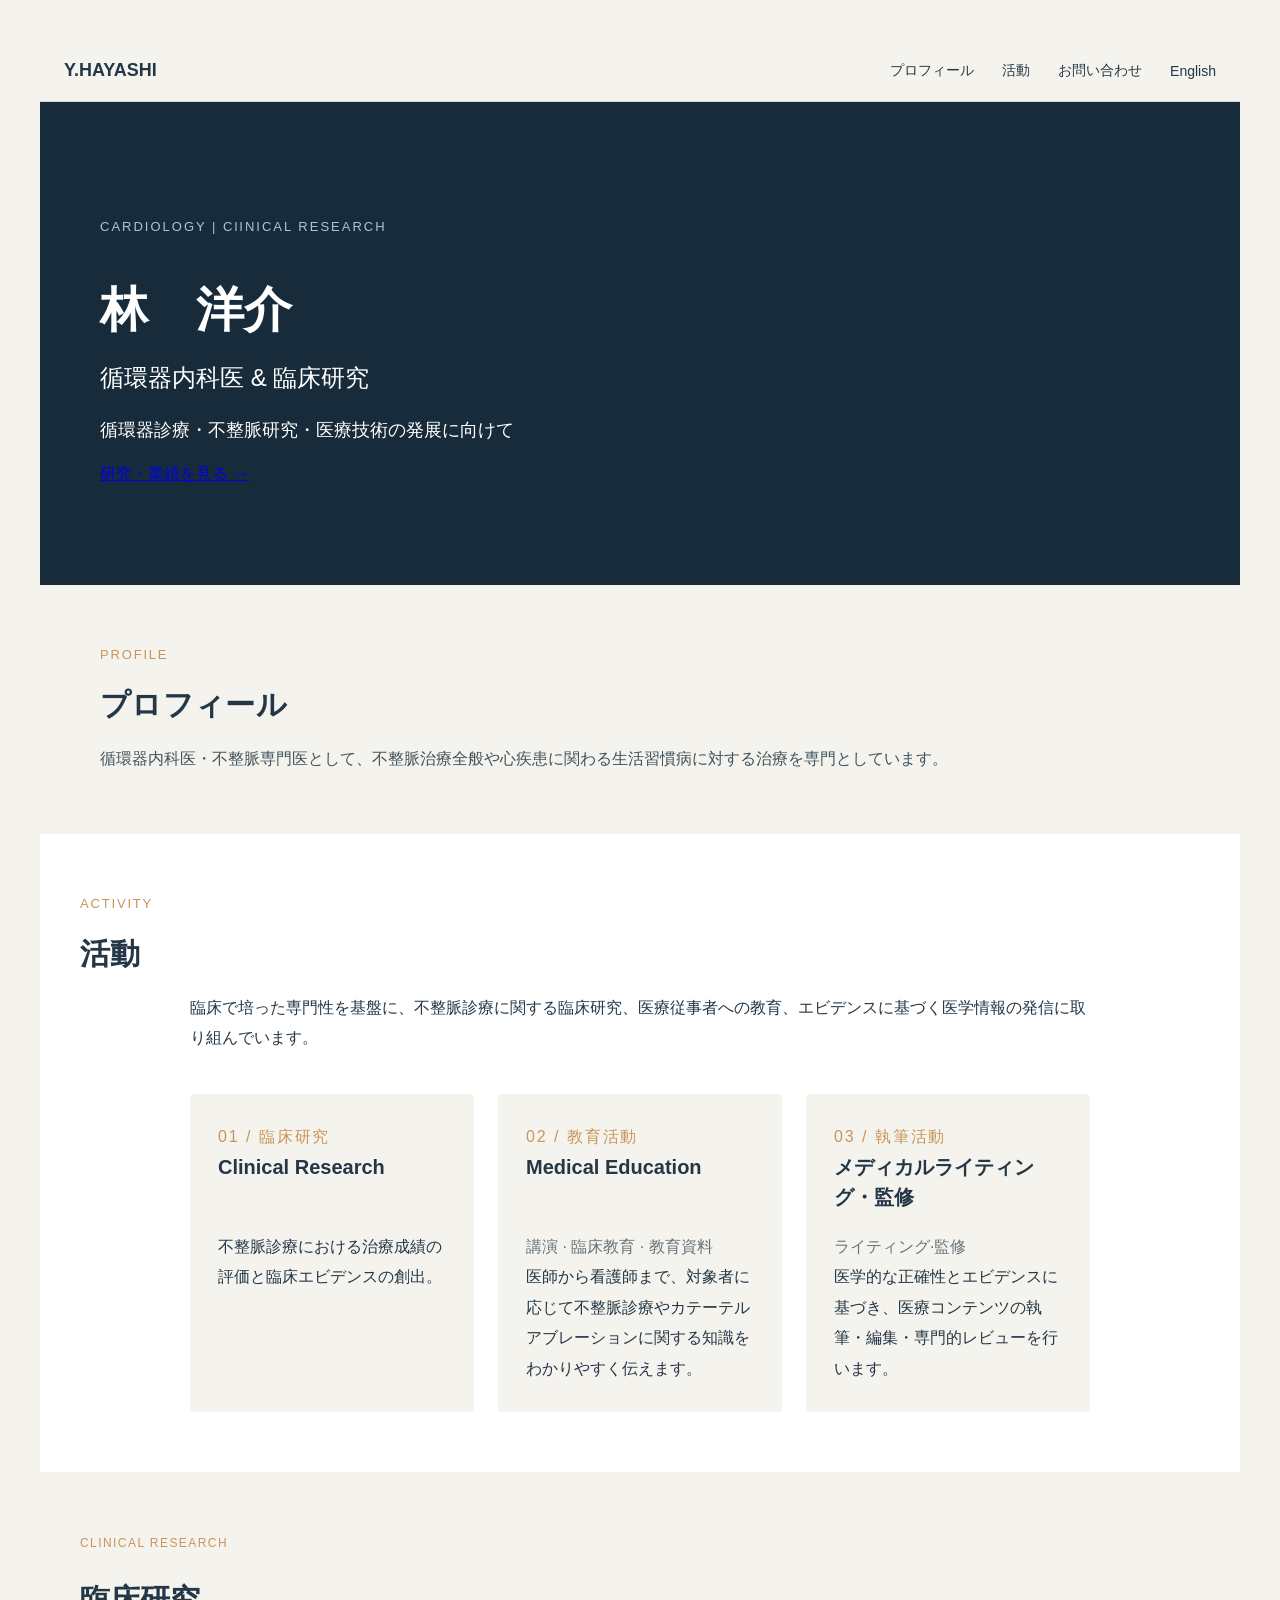
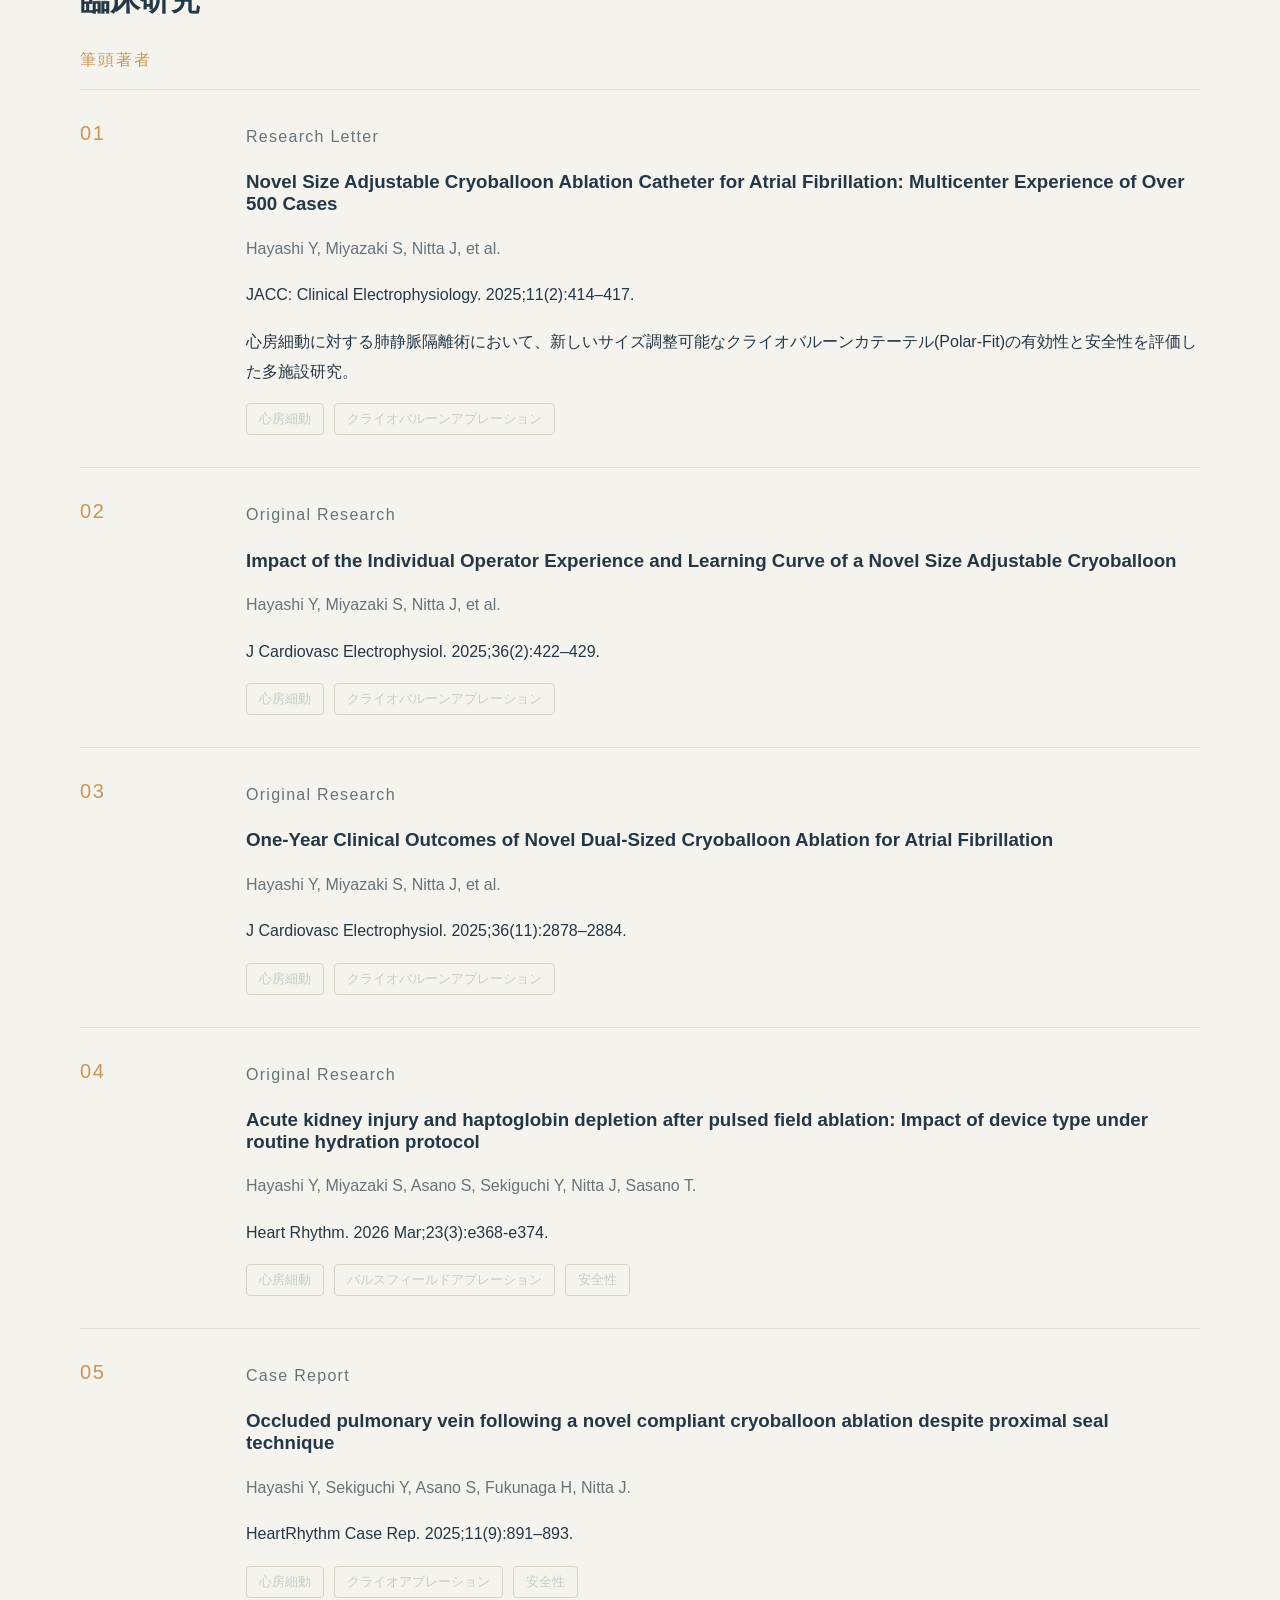
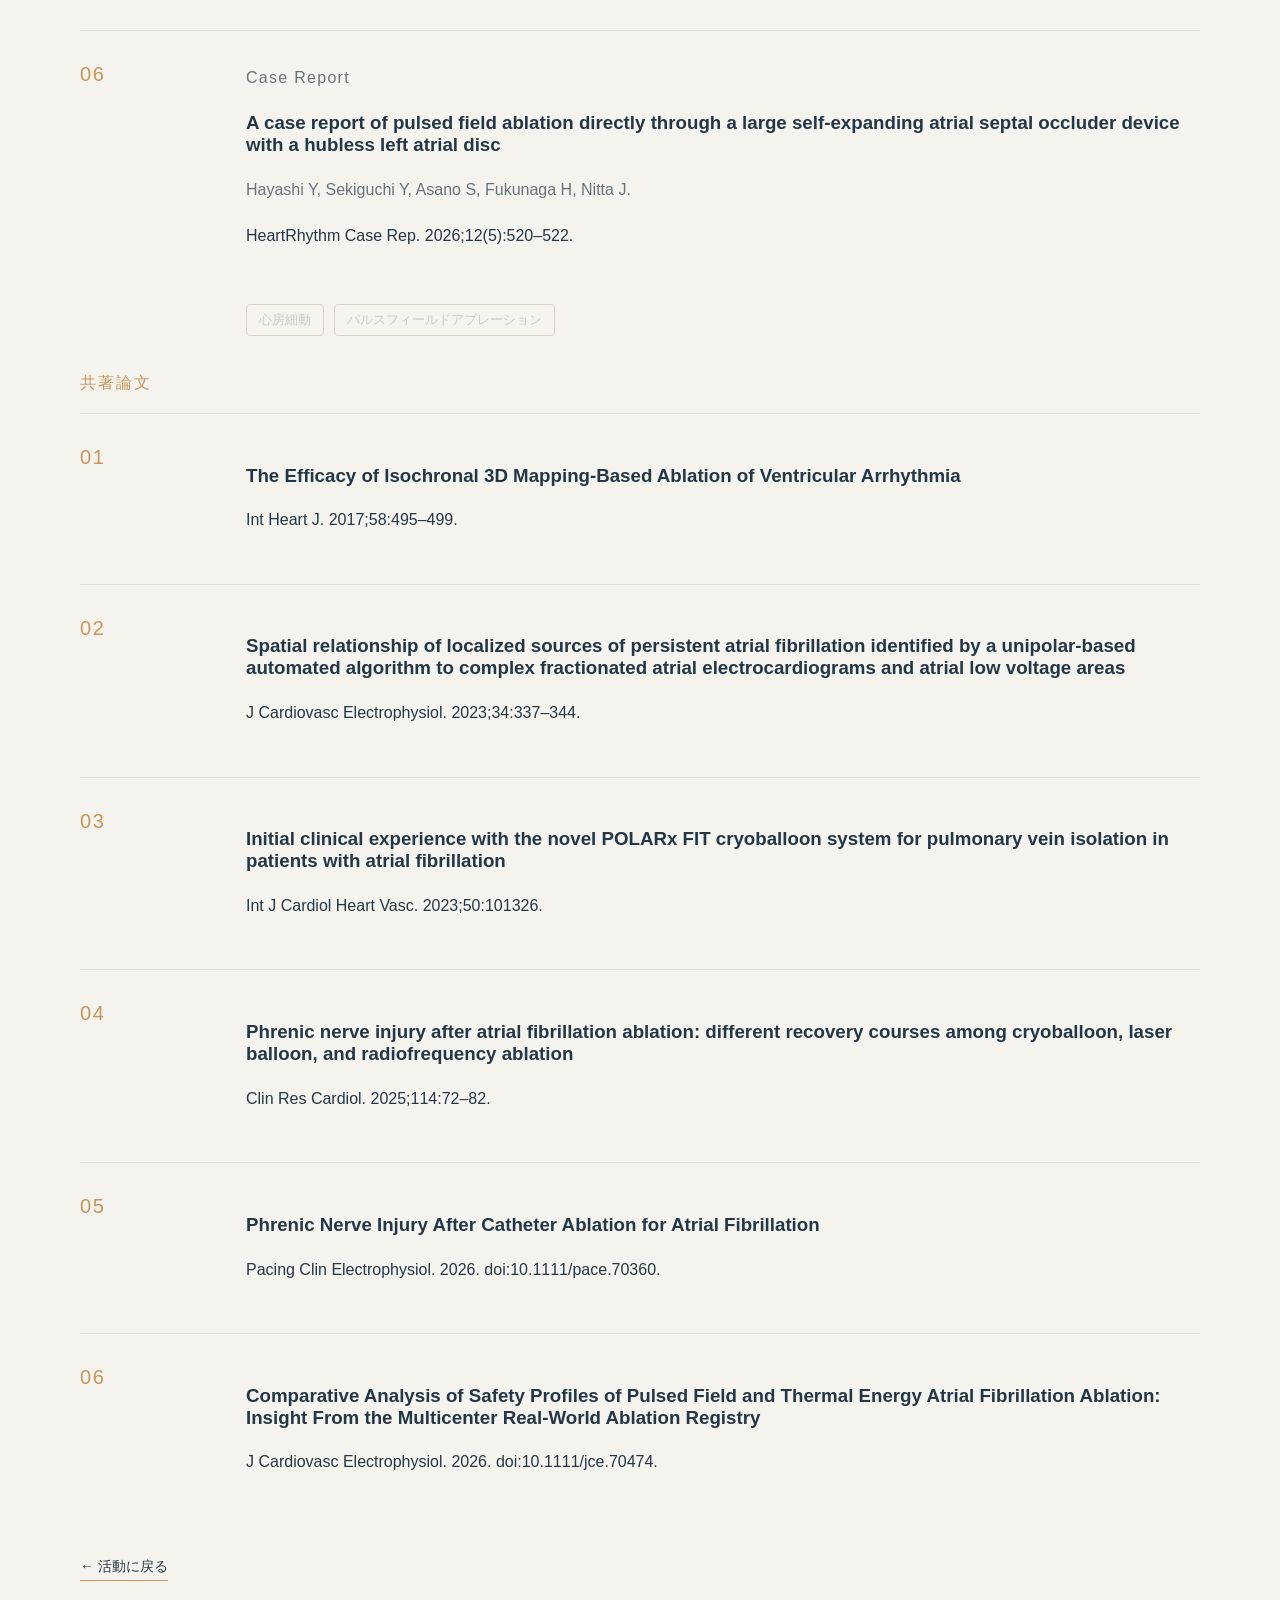
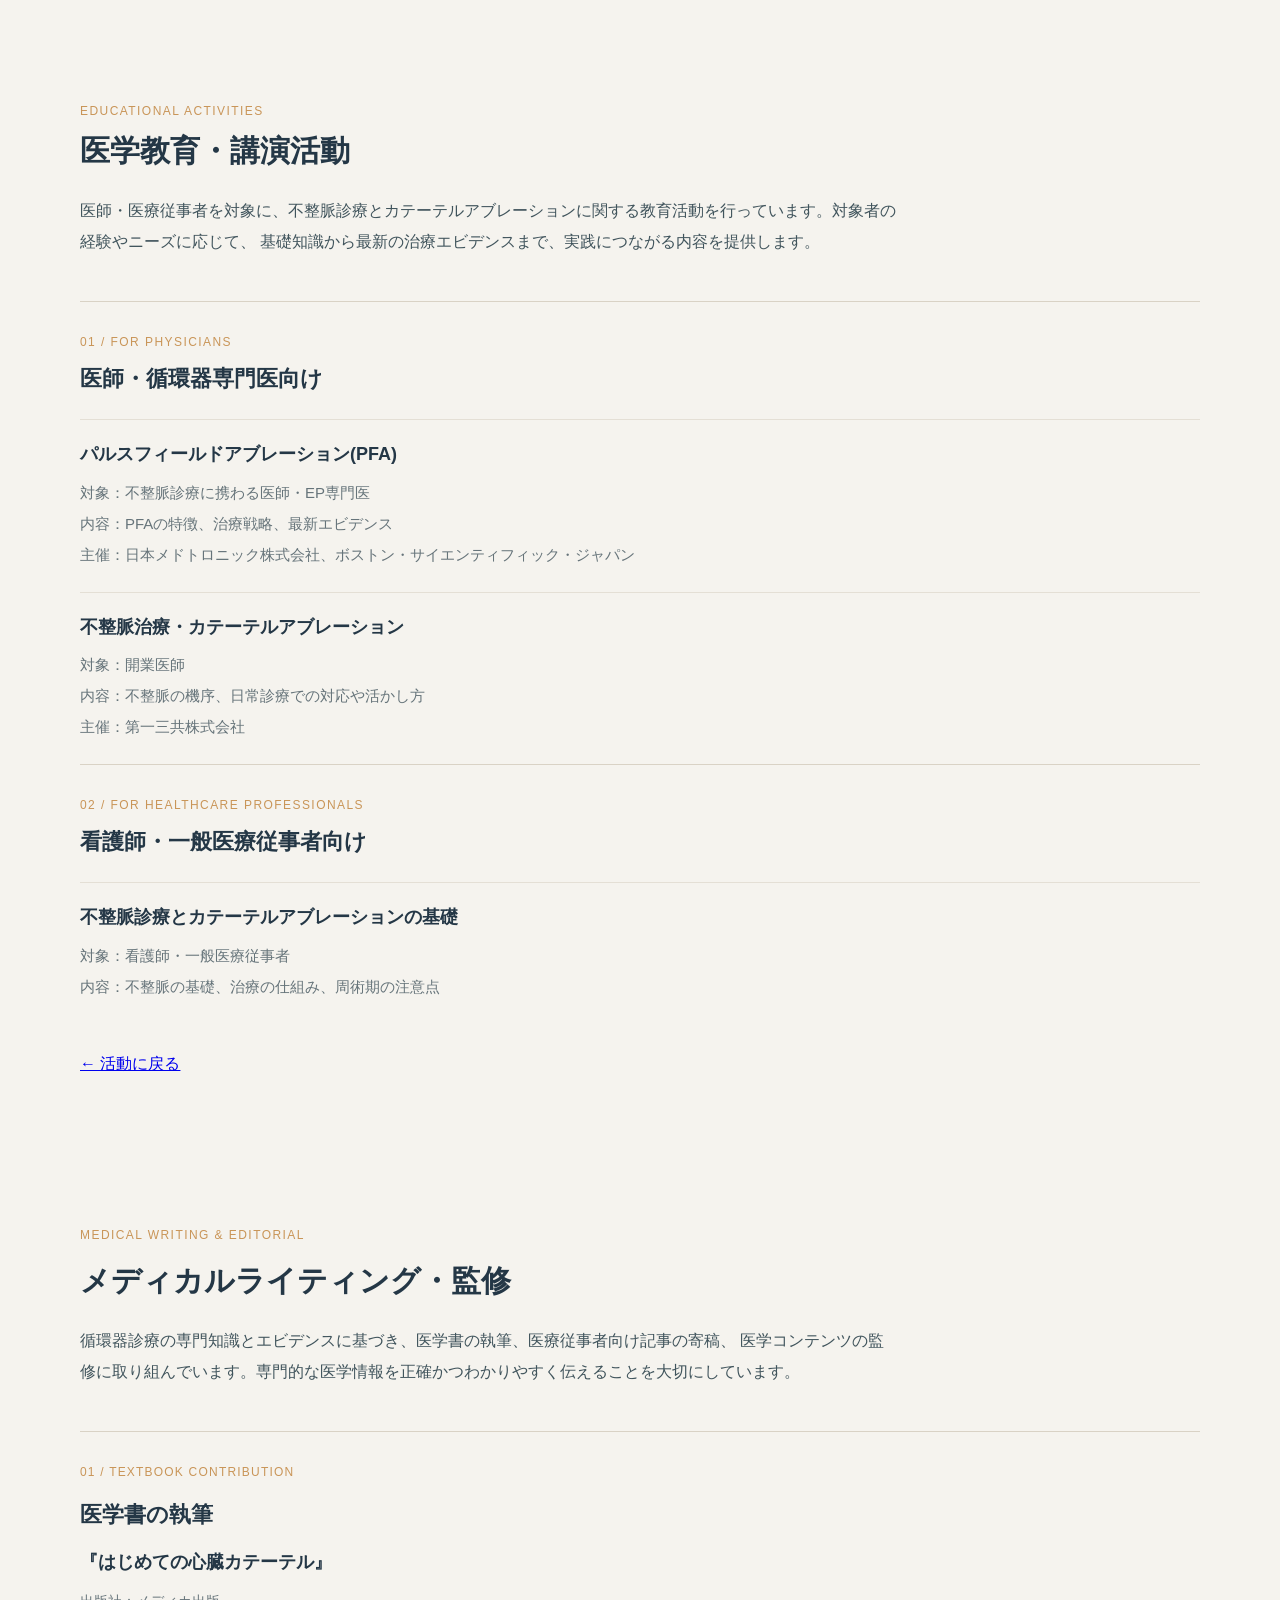
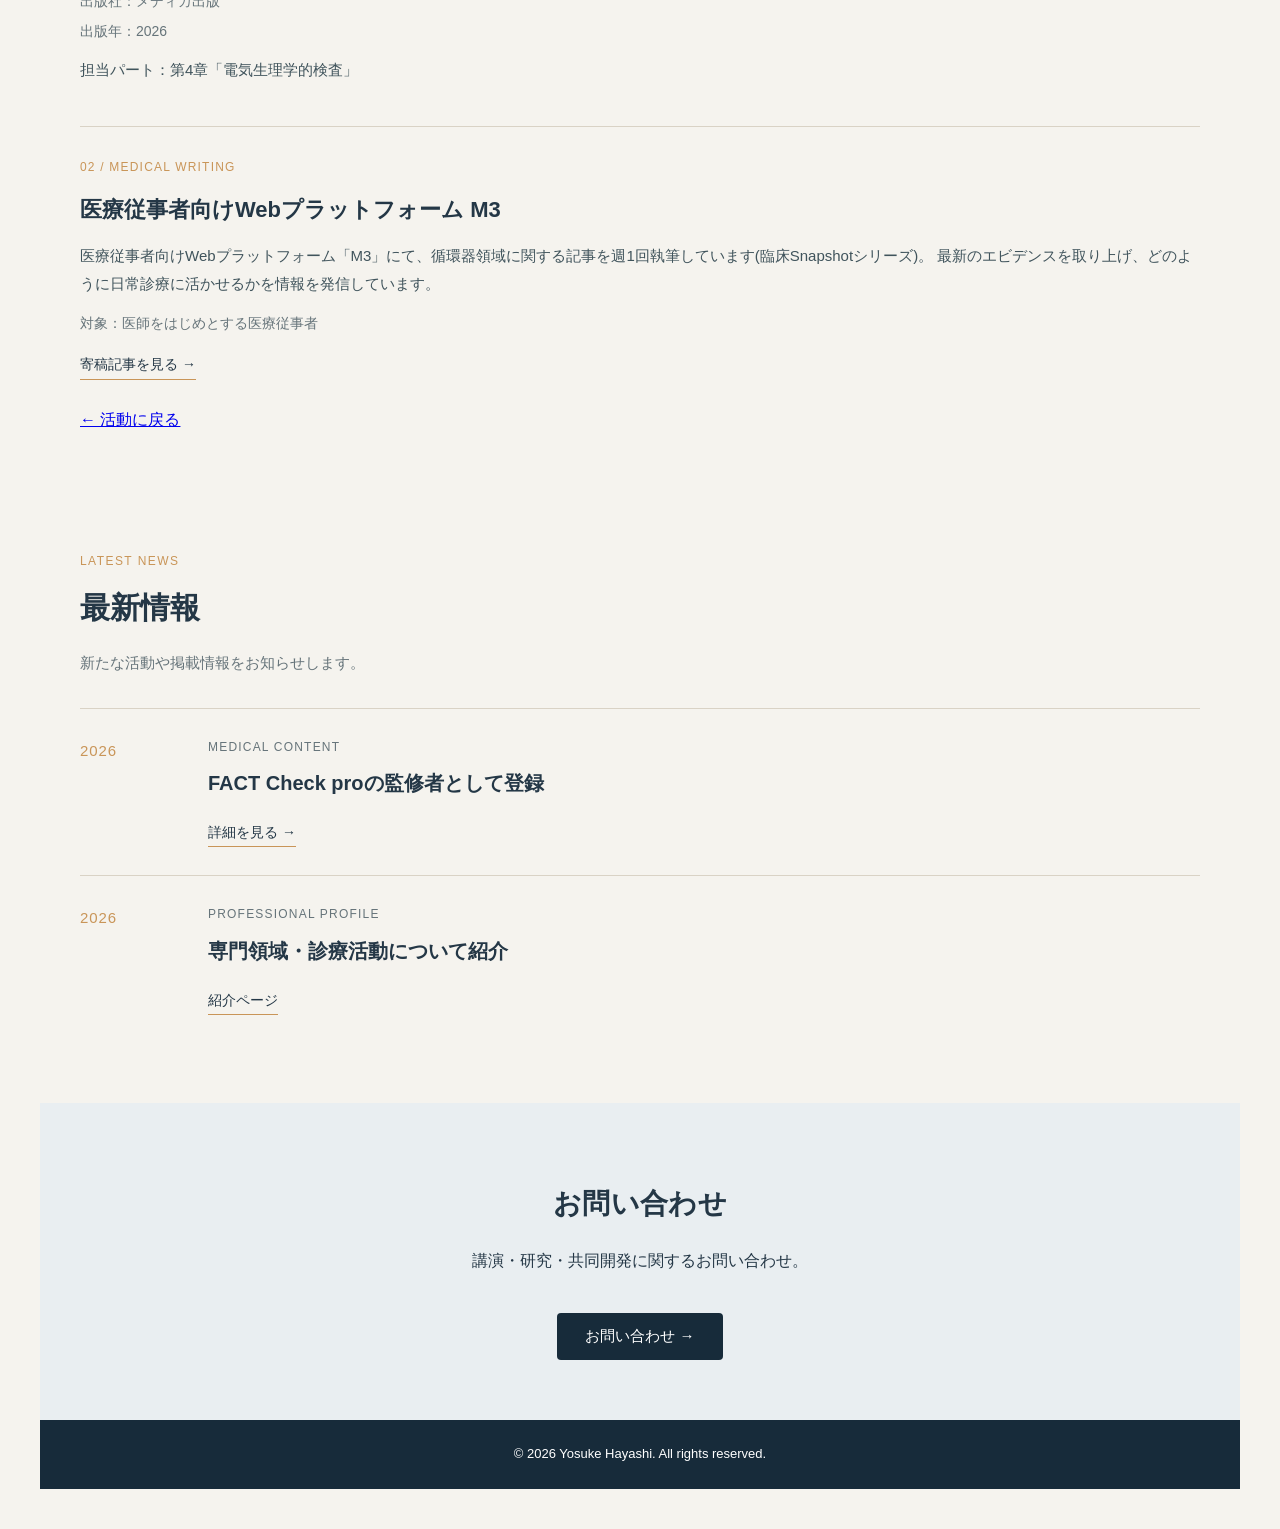
==== ja.html @ 9604d4d6 "Refactor HTML class names for consistency" ====
<!DOCTYPE html>
<html lang='ja'>
  <head>
    <meta charset='UTF-8'>
    <meta name='viewport' content='width=device-width, initial-scale=1.0'>
    <link rel='stylesheet' href='style.css'> 
    <title>Yosuke Hayashi | Physician & Researcher </title>
  </head>

  <body>
    <header>
      <nav>
        <a href='#' class='logo'>Y.HAYASHI</a>

        <div class='nav-links'>
          <a href='#profile'>プロフィール</a>
          <a href='#research'>活動</a>
          <a href='#contact'>お問い合わせ</a>
          <a href='index.html'>English</a>
        </div>
      </nav>
    </header>

    <main>
      <section class='hero'>
        <p class='eyebrow'>CARDIOLOGY | ClINICAL RESEARCH</p>
        <h1>林　洋介</h1>
        <h2>循環器内科医 & 臨床研究</h2>
        <p class='hero-description'>
          循環器診療・不整脈研究・医療技術の発展に向けて
        </p>

        <a href='#research' class='hero-button'>
          研究・業績を見る →
        </a>
      </section>

      <section id='profile'>
        <p class='section-eyebrow'>PROFILE </p>
        <h2>プロフィール</h2>
        <p>循環器内科医・不整脈専門医として、不整脈治療全般や心疾患に関わる生活習慣病に対する治療を専門としています。</p>
      </section>

      <section id='research'>
        <p class='section-eyebrow'>ACTIVITY </p>
        <h2>活動</h2>
        <p>臨床で培った専門性を基盤に、不整脈診療に関する臨床研究、医療従事者への教育、エビデンスに基づく医学情報の発信に取り組んでいます。</p>

        <div class='research-cards'>
          <article class='research-card'　id='clinical-research'>
            <a href='#article-details' class='research-card-full-link'>
              <p class="research-card-number">01 / 臨床研究</p>
            <h3>Clinical Research</h3>
            <p> 不整脈診療における治療成績の評価と臨床エビデンスの創出。</p>
            </a>
          </article>

          <article class = 'research-card' >
            <a href='#education' class='research-card-full-link'>
            <p class="research-card-number">02 / 教育活動</p>
              <h3>Medical Education</h3>
              <p class="research-card-subtitle">講演 · 臨床教育 · 教育資料 </p>
              <p>医師から看護師まで、対象者に応じて不整脈診療やカテーテルアブレーションに関する知識をわかりやすく伝えます。</p>
            </a>
          </article>

          <article class='research-card'>
            <a href='#writing' class='research-card-full-link'>
            <p class="research-card-number">03 / 執筆活動</p>              
            <h3>メディカルライティング・監修</h3>
              <p class="research-card-subtitle">ライティング·監修 </p>              
            <p>医学的な正確性とエビデンスに基づき、医療コンテンツの執筆・編集・専門的レビューを行います。 </p>
            </a>
          </article>

        </div>
      </section>

      <section id='article-details'>
        <p class="section-eyebrow">CLINICAL RESEARCH</p>     
        <h2>臨床研究</h2>

        <div class='article-type'>
          <p>筆頭著者</p>
        </div>
          
         <article class="publication">
    <span class="publication-number">01</span>
    <div class="publication-content">
      <p class="publication-type">Research Letter</p>
      <h3>
        <a href="https://pubmed.ncbi.nlm.nih.gov/39665710/"
          target="_blank"　rel="noopener noreferrer">
          Novel Size Adjustable Cryoballoon Ablation Catheter for Atrial Fibrillation: Multicenter Experience of Over 500 Cases
        </a>
      </h3>
      <p class="publication-authors"> Hayashi Y, Miyazaki S, Nitta J, et al.</p>
      <p class="publication-journal"> JACC: Clinical Electrophysiology. 2025;11(2):414–417.</p>
      <p class="publication-summary">
        心房細動に対する肺静脈隔離術において、新しいサイズ調整可能なクライオバルーンカテーテル(Polar-Fit)の有効性と安全性を評価した多施設研究。
      </p>
      <div class="publication-tags">
        <span>心房細動</span>
        <span>クライオバルーンアブレーション</span>
      </div>
    </div>
  </article>

        <article class="publication">
    <span class="publication-number">02</span>
    <div class="publication-content">
      <p class="publication-type">Original Research</p>
      <h3>
        <a href="https://pubmed.ncbi.nlm.nih.gov/39716407/"
           target="_blank" rel="noopener noreferrer">
          Impact of the Individual Operator Experience and Learning Curve of a Novel Size Adjustable Cryoballoon
        </a>
      </h3>
      <p class="publication-authors"> Hayashi Y, Miyazaki S, Nitta J, et al.</p>
      <p class="publication-journal">J Cardiovasc Electrophysiol. 2025;36(2):422–429.</p>
        <div class="publication-tags">
        <span>心房細動</span>
        <span>クライオバルーンアブレーション</span>
        </div>
    </div>
  </article>

  <article class="publication">
    <span class="publication-number">03</span>
    <div class="publication-content">
      <p class="publication-type">Original Research</p>
      <h3>
        <a href="https://pubmed.ncbi.nlm.nih.gov/40823864/"
           target="_blank" rel="noopener noreferrer">
          One-Year Clinical Outcomes of Novel Dual-Sized Cryoballoon Ablation for Atrial Fibrillation
        </a>
      </h3>
      <p class="publication-authors"> Hayashi Y, Miyazaki S, Nitta J, et al.</p>
      <p class="publication-journal">J Cardiovasc Electrophysiol. 2025;36(11):2878–2884.</p>
        <div class="publication-tags">
        <span>心房細動</span>
        <span>クライオバルーンアブレーション</span>
        </div>
    </div>
  </article>

  <article class="publication">
    <span class="publication-number">04</span>
    <div class="publication-content">
      <p class="publication-type">Original Research </p>
      <h3>
        <a href="https://pubmed.ncbi.nlm.nih.gov/41371531/"
           target="_blank" rel="noopener noreferrer">
          Acute kidney injury and haptoglobin depletion after pulsed field ablation: Impact of device type under routine hydration protocol
        </a>
      </h3>
      <p class="publication-authors">Hayashi Y, Miyazaki S, Asano S, Sekiguchi Y, Nitta J, Sasano T.</p>
      <p class="publication-journal">Heart Rhythm. 2026 Mar;23(3):e368-e374.</p>
        <div class="publication-tags">
        <span>心房細動</span>
        <span>パルスフィールドアブレーション</span>
        <span>安全性</span>
        </div>
    </div>
  </article>

  <article class="publication">
    <span class="publication-number">05</span>
    <div class="publication-content">
      <p class="publication-type">Case Report</p>
      <h3>
        <a href="https://pubmed.ncbi.nlm.nih.gov/41333922/"
           target="_blank" rel="noopener noreferrer">
          Occluded pulmonary vein following a novel compliant cryoballoon ablation despite proximal seal technique
        </a>
      </h3>
      <p class="publication-authors"> Hayashi Y, Sekiguchi Y, Asano S, Fukunaga H, Nitta J.</p>
      <p class="publication-journal">HeartRhythm Case Rep. 2025;11(9):891–893.</p>
        <div class="publication-tags">
        <span>心房細動</span>
        <span>クライオアブレーション</span>
        <span>安全性</span>
        </div>
    </div>
  </article>

  <article class="publication">
    <span class="publication-number">06</span>
    <div class="publication-content">
      <p class="publication-type">Case Report</p>
      <h3>
        <a href="https://pubmed.ncbi.nlm.nih.gov/42181133/"
           target="_blank" rel="noopener noreferrer">
          A case report of pulsed field ablation directly through a large self-expanding atrial septal occluder device with a hubless left atrial disc
        </a>
      </h3>
      <p class="publication-authors"> Hayashi Y, Sekiguchi Y, Asano S, Fukunaga H, Nitta J.</p>
      <p class="publication-journal">HeartRhythm Case Rep. 2026;12(5):520–522.</p>
      　<div class="publication-tags">
        <span>心房細動</span>
        <span>パルスフィールドアブレーション</span>
        </div>
    </div>
  </article>

       <div class='article-type'>
          <p>共著論文</p>
        </div>

  <article class="publication">
    <span class="publication-number">01</span>
    <div class="publication-content">
      <h3>
        <a href="https://pubmed.ncbi.nlm.nih.gov/28717114/"
           target="_blank" rel="noopener noreferrer">
          The Efficacy of Isochronal 3D Mapping-Based Ablation of Ventricular Arrhythmia
        </a>
      </h3>
      <p class="publication-journal">Int Heart J. 2017;58:495–499.</p>
    </div>
  </article>

  <article class="publication">
    <span class="publication-number">02</span>
    <div class="publication-content">
      <h3>
        <a href="https://pubmed.ncbi.nlm.nih.gov/36423234/"
           target="_blank" rel="noopener noreferrer">
          Spatial relationship of localized sources of persistent atrial fibrillation identified by a unipolar-based automated algorithm to complex fractionated atrial electrocardiograms and atrial low voltage areas
        </a>
      </h3>
      <p class="publication-journal">J Cardiovasc Electrophysiol. 2023;34:337–344.</p>
    </div>
  </article>

  <article class="publication">
    <span class="publication-number">03</span>
    <div class="publication-content">
      <h3>
        <a href="https://pubmed.ncbi.nlm.nih.gov/38192687/"
           target="_blank" rel="noopener noreferrer">
          Initial clinical experience with the novel POLARx FIT cryoballoon system for pulmonary vein isolation in patients with atrial fibrillation
        </a>
      </h3>
      <p class="publication-journal">Int J Cardiol Heart Vasc. 2023;50:101326.</p>
    </div>
  </article>

  <article class="publication">
    <span class="publication-number">04</span>
    <div class="publication-content">
      <h3>
        <a href="https://pubmed.ncbi.nlm.nih.gov/38170250/"
           target="_blank" rel="noopener noreferrer">
          Phrenic nerve injury after atrial fibrillation ablation: different recovery courses among cryoballoon, laser balloon, and radiofrequency ablation
        </a>
      </h3>
      <p class="publication-journal">Clin Res Cardiol. 2025;114:72–82.</p>
    </div>
  </article>

  <article class="publication">
    <span class="publication-number">05</span>
    <div class="publication-content">
      <h3>
        <a href="https://pubmed.ncbi.nlm.nih.gov/42460808/"
           target="_blank" rel="noopener noreferrer">
          Phrenic Nerve Injury After Catheter Ablation for Atrial Fibrillation
        </a>
      </h3>
      <p class="publication-journal">Pacing Clin Electrophysiol. 2026. doi:10.1111/pace.70360.</p>
    </div>
  </article>

  <article class="publication">
    <span class="publication-number">06</span>
    <div class="publication-content">
      <h3>
        <a href="https://pubmed.ncbi.nlm.nih.gov/42555553/"
           target="_blank" rel="noopener noreferrer">
          Comparative Analysis of Safety Profiles of Pulsed Field and Thermal Energy Atrial Fibrillation Ablation: Insight From the Multicenter Real-World Ablation Registry
        </a>
      </h3>      
      <p class="publication-journal">J Cardiovasc Electrophysiol. 2026. doi:10.1111/jce.70474.</p>
    </div>
  </article>

      <a href='#research'> ← 活動に戻る</a>
      </section>

      <section id='education'>  
        <p class="section-eyebrow">EDUCATIONAL ACTIVITIES</p>
        <h2>医学教育・講演活動</h2>        
        <p class="education-intro">
          医師・医療従事者を対象に、不整脈診療とカテーテルアブレーションに関する教育活動を行っています。対象者の経験やニーズに応じて、
          基礎知識から最新の治療エビデンスまで、実践につながる内容を提供します。</p>

        <div class='education-group'>
          <p class='education-audience'>01 / FOR PHYSICIANS</p>
          <h3>医師・循環器専門医向け</h3>
          <div class='education-item'>
            <h4>パルスフィールドアブレーション(PFA) </h4>
            <p>対象：不整脈診療に携わる医師・EP専門医</p>
            <p>内容：PFAの特徴、治療戦略、最新エビデンス</p>
            <p>主催：日本メドトロニック株式会社、ボストン・サイエンティフィック・ジャパン</p>
          </div>
        <div class="education-item">
          <h4>不整脈治療・カテーテルアブレーション</h4>
          <p>対象：開業医師</p>
          <p>内容：不整脈の機序、日常診療での対応や活かし方</p>
          <p>主催：第一三共株式会社</p>
        </div>

            <div class="education-group">
              <p class="education-audience">02 / FOR HEALTHCARE PROFESSIONALS</p>
              <h3>看護師・一般医療従事者向け</h3>
              <div class="education-item">
                <h4>不整脈診療とカテーテルアブレーションの基礎</h4>
                <p>対象：看護師・一般医療従事者</p>
                <p>内容：不整脈の基礎、治療の仕組み、周術期の注意点</p>
              </div>
            </div>

        <a href='#research'> ← 活動に戻る</a>
      </section>

        <section id='writing'>
          <p class='section-eyebrow'>MEDICAL WRITING & EDITORIAL </p>
          <h2>メディカルライティング・監修</h2>

          <p class='writing-intro'>循環器診療の専門知識とエビデンスに基づき、医学書の執筆、医療従事者向け記事の寄稿、
    医学コンテンツの監修に取り組んでいます。専門的な医学情報を正確かつわかりやすく伝えることを大切にしています。</p>

          <div class='writing-item'>
            <p class='writing-category'> 01 / TEXTBOOK CONTRIBUTION</p>
            <h3>医学書の執筆</h3>
            <p class='writing-title'>『はじめての心臓カテーテル』</p>
            <p class='writing-meta'>出版社：メディカ出版</p>
            <p class='writing-meta'>出版年：2026</p>
            <p class='writing-description'>担当パート：第4章「電気生理学的検査」</p>
          </div>
          <div class='writing-item'>
            <p class='writing-category'> 02 / MEDICAL WRITING</p>
            <h3>医療従事者向けWebプラットフォーム M3</h3>
            <p class='writing-description'>
              医療従事者向けWebプラットフォーム「M3」にて、循環器領域に関する記事を週1回執筆しています(臨床Snapshotシリーズ)。
              最新のエビデンスを取り上げ、どのように日常診療に活かせるかを情報を発信しています。 </p>
            <p class="writing-meta">対象：医師をはじめとする医療従事者</p>
            <a href="https://www.m3.com/clinical/news/1338111"
               target="_blank" rel="noopener noreferrer" class="writing-link">寄稿記事を見る → </a>
          </div>
        <a href='#research'> ← 活動に戻る</a>
      </section>

      <section id='latest-news'>
        <p class='section-eyebrow'>LATEST NEWS</p>
        <h2>最新情報</h2>
        <p class='news-intro'>新たな活動や掲載情報をお知らせします。</p>

        <article class='news-item'>
          <p class='news-date'>2026</p>
          <div class='news-content'>
            <p class='news-category'>MEDICAL CONTENT</p>
            <h3>FACT Check proの監修者として登録</h3>
            <a href="https://factcheckpro.jp"
        target="_blank" rel="noopener noreferrer" class="news-link">詳細を見る →</a>
          </div>
        </article>

        <article class='news-item'>
          <p class='news-date'>2026</p>
          <div class='news-content'>
            <p class='news-category'>PROFESSIONAL PROFILE</p>
            <h3>専門領域・診療活動について紹介</h3>
            <a href='https://hospitalsfile.doctorsfile.jp/h/1178723/ms/109043/'
              target='_blank' rel='noopener noreferrer' class='news-link' >紹介ページ</a>
          </div>
        </article>
      </section>
              
      <section id='contact'>
        <h2>お問い合わせ</h2>
        <p>講演・研究・共同開発に関するお問い合わせ。</p>
        <a href='mailto:ysk.hayashi1988@gmail.com' class='contact-button'>
          お問い合わせ →
        </a>
      </section>
    </main>
    
    <footer>
      <p>&copy; 2026 Yosuke Hayashi. All rights reserved.</p>
    </footer>
    
  </body>
</html>
---- style.css ----
body {
  font-family: Arial, sans-serif;
  background-color:#f5f3ee;
  color:#243746;
  margin:0;
  padding:40px;
}

h1 {
  font-size:36px;
  font-weight:700;
}

p {
  font-size:18px;
  line-height:1.8;
}

header {
  padding:20px 24px;
  border-bottom:1px solid #ddd9d0;
  position:sticky;
  top:0;
  background-color:#f5f3ee;
  z-index:100;
}

nav {
  display:flex;
  justify-content:space-between;
  align-items:center;
}

.logo{
  font-size:18px;
  font-weight:700;
  color:#243746;
  text-decoration:none;
}

.nav-links {
  display:flex;
  flex-wrap:wrap;
  align-items:center;
  gap:28px;
}

.nav-links a {
  color:#243746;
  text-decoration:none;
  font-size:14px;
}

.hero {
  background-color:#172b3a;
  color:#ffffff;
  padding:100px 60px;
  margin:0;
}

.hero h1 {
  font-size:48px;
  margin-bottom:16px;
}

.hero h2 {
  font-size:24px;
  font-weight:400;
}

.hero-button　{
  color: #c99558;
}

.eyebrow {
  color:#a9c7d6;
  font-size:13px;
  letter-spacing:2px;
}

@media (max-width:600px) {
  .hero {
    padding:60px 24px;
  }

  .hero h1{
    font-size:36px;
  }
}

#profile {
  padding:60px 60px;
  max-width:none;
  margin:0;
  text-align:left;
  box-sizing:border-box;
}

#profile h2 {
  color:#243746;
  font-size:30px;
  line-weight:1.5;
  margin: 0 0 20px;
}

#profile p {
  font-size:16px;
  line-height:1.9;
}

#profile .section-eyebrow {
  display:flex;
  align-items:center;
  gap: 16px;
  color:#c99558;
  font-size: 13px;
  font-weight: 500;
  letter-spacing: 0.14em;
  line-height: 1.5;
  margin: 0 0 20px;
}

#profile .section-eybrow::before {
  content:'';
  display:block;
  width: 3px;
  height: 44px;
  background-color:#c99558;
  flex-shrink:0;
}

#profile > p:not(.section-eyebrow) {
  color:#40545c;
  font-size:16px;
  line-height:1.9;
  max-width:1100px;
  margin: 0;
}

@media (max-width:600px) {
  #profile {
    padding:48px 24px;
  }

  #profile h2 {
    font-size:26px;
  }

    #profile > p:not(.section-eyebrow) {
    font-size: 15px;
  }

  #profile .section-eyebrow::before {
    height: 36px;
  }
}

#research {
  background-color:#ffffff;
  padding:60px 40px;
}

#research h2 {
  color:#243746;
  font-size:30px;
  line-weight:1.5;
  margin: 0 0 20px;
}


#research p {
  max-width:900px;
  margin: 0 auto;
  font-size:16px;
  line-height:1.9;
}

#research .section-eyebrow {
  display:flex;
  align-items:center;
  gap: 16px;
  color:#c99558;
  font-size: 13px;
  font-weight: 500;
  letter-spacing: 0.14em;
  line-height: 1.5;
  margin: 0 0 20px;
}

#research .section-eybrow::before {
  content:'';
  display:block;
  width: 3px;
  height: 44px;
  background-color:#c99558;
  flex-shrink:0;
}

@media (max-width:600px) {
  #research {
    padding:48px 24px;
  }

  #research h2 {
    font-size:24px;
  }
}

#contact {
  background-color:#e9eef1;
  padding:60px 40px;
  text-align:center;
}

#contact h2 {
  font-size:28px;
  font-weight:700;
  margin-bottom:24px;
}

#contact p {
  font-size:16px;
  line-height:1.9;
}

@media (max-width:600px) {
  #contact {
    padding:48px 24px;
  }

  #contact h2 {
    font-size:24px;
  }
}


@media (max-width:600px) {
  #header {
    padding:16px 20px;
  }

  .nav-links {
    gap:14px;
  }

  .nav-links a {
    font-size: 12px;
  }
}

.research-cards {
  display:flex;
  gap:24px;
  max-width:900px;
  margin:40px auto 0;
}

.research-card {
  flex:1;
  background-color:#f5f3ee;
  padding:28px;
  border-radius:4px;
}

.research-card h3 {
  font-size:20px;
  line-height:1.5;
  margin-top:0;
  min-height:3em;
}

.research-card p {
  font-size:15px;
  line-height:1.8;
}


@media (max-width: 600px) {
  .research-cards {
    flex-direction: column;
    gap: 16px;
    margin-top: 28px;
  }

  .research-card {
    padding: 24px;
  }
}

#profile h2,
#research h2,
#contact h2 {
  color:#243746;
  line-height:1.3;
  letter-spacing:0.3px;
}

.research-card {
  transition: transform 0.3s ease, box-shadow 0.3s ease;
}

.research-card:hover {
  transform:translateY(-4px);
  box-shadow:0 8px 20px rgba(36, 55, 70, 0.12);
}

footer {
  background-color:#172b3a;
  color:#ffffff;
  text-align:center;
  padding:24px 20px;
}

footer p {
  font-size:13px;
  line-height:1.6;
  margin:0;
}

.contact-button {
  display:inline-block;
  background-color:#172b3a;
  color:#ffffff;
  padding:14px 28px;
  margin-top:20px;
  text-decoration:none;
  border-radius:4px;
  font-size:15px;
  transition:background-color 0.3s ease;
}

.contact-button:hover {
  background-color:#36566b;
}

html {
  scroll-padding-top: 80px;
  scroll-behavior: smooth;
}

#article-details {
  background-color:#f5f3ee;
  color:#243746;
  padding:60px 40px;
  max-width:1400px;
  margin: 0 auto;
}

#article-details h2 {
  font-size:30px;
  margin-bottom: 24px;
}

#article-details p{
  font-size:16px;
  line-height:1.9;
}

.article-type p{
  color: #c99558;
  font-size: 12px;
  letter-spacing: 0.12em;
  margin: 0 0 14px;
}

#article-details .section-eyebrow {
  color: #c99558;
  font-size: 12px;
  letter-spacing: 0.12em;
  margin: 0 0 14px;
}

@media (max-width: 600px) {
  #article-details {
    padding: 48px 24px;
  }

  #article-details h2 {
    font-size: 24px;
  }
}

.research-card h3 a {
  color:#243746;
  text-decoration:none;
  transition:0.3s ease;
}

.research-card h3 a:hover{
  color:#527b91;
}

#article-details > a {
  display:inline-block;
  margin-top:24px;
  color:#243746;
  text-decoration:none;
  font-size:14px;
  border-bottom:1px solid #243746;
  padding-bottom:4px;
  transition:color 0.3s ease;
}

#article-details > a:hover{
  color:#527b91;
}

.research-card a{
  text-decoration:none
}


.research-card-full-link {
  display:block;
  color:inherit;
  text-decoration:none;
}

.research-card-full-linke:hover {
  color:#527b91;
}

.publication {
  display:grid;
  grid-template-columns:140px 1fr;
  gap:26px;
  padding:32px 0;
  border-top:1px solid #e4dfd5;
}

.publication-number {
  color:#c99558;
  font-size:20px;
  font-weight:500;
  letter-spacing: 0.08em;
}

.publication-content {
  mind-width:0;
}

.publication-type {
  color:#66747a;
  font-size:13px;
  letter-spacing:0.08em;
  margin:0 0 18px;
}

.publicaiton-content h3 {
  color:#243746;
  font-size:30px;
  line-height:1.4;
  margin:0 0 16px;
}

.publication-content h3 a {
  color:#243746;
  text-decoration:none;
  transition:color 0.3s ease;
}

.publication-content h3 a:hover {
  color:#527b91;
}

.publication-authors,
.publication-journals {
  color:#66747a;
  font-size:15px;
  line-height:1.8;
  margin: 0 0 6px;
}

.publication-tags {
  display:flex;
  flex-wrap:wrap;
  gap: 10px;
  margin-top:16px;
}

.publication-tags span {
  border:1px solid #d9d2c5;
  border-radius:4px;
  padding:6px 12px;
  color:#c4cec5;
  font-size:13px;
  background-color: #f5f3ee;
}


.publication-link {
  display:inline-block;
  margin-top:20px;
  color:#243746;
  text-deocration:none;
  font-size:14px;
  border-bottom:1px solid #c99558;
  padding-bottom:4px;
  transition:color 0.3s ease;
}

.publication-link:hover {
  color:#527b91;
}

#article-details > a {
  display:inline-block;
  margin-top:32px;
  color:#243746;
  text-decoration:none;
  border-bottom:1px solid #c99558;
  padding-bottom:4px;
  transition:color 0.3s ease;
}

#artcile-details > a:hover {
  color:#527b91;
}

@media (max-width: 600px) {
  #article-details {
    padding: 48px 24px;
  }

  .publication {
    grid-template-columns: 1fr;
    gap: 16px;
  }

  .publication-content h3 {
    font-size: 22px;
  }
}

.research-card-number {
  color: #c99558;
  font-size: 12px;
  letter-spacing: 0.12em;
  margin: 0 0 20px;
}

.research-card-subtitle {
  color: #66747a;
  font-size: 13px;
  line-height: 1.7;
  margin: 0 0 16px;
}

.research-card-cta {
  display: inline-block;
  margin-top: 18px;
  padding-bottom: 5px;
  border-bottom: 1px solid #c99558;
  color: #243746;
  font-size: 14px;
  transition: color 0.3s ease;
}

.research-card-full-link:hover .research-card-cta {
  color: #527b91;
}

#education {
  max-width: 1400px;
  margin: 0 auto;
  padding: 60px 40px;
  background-color: #f5f3ee;
  color: #243746;
}

#education .section-eyebrow,
.education-audience {
  color: #c99558;
  font-size: 12px;
  letter-spacing: 0.12em;
  margin: 0 0 8px;
}

.education-group h3 {
  margin-top:0;
}

#education h2 {
  font-size: 30px;
  line-height: 1.4;
  margin: 0 0 24px;
}

.education-intro {
  max-width: 820px;
  color: #40545c;
  font-size: 16px;
  line-height: 1.9;
  margin: 0 0 44px;
}

.education-group {
  border-top: 1px solid #d9d2c5;
  padding: 30px 0;
}

.education-group h3 {
  color: #243746;
  font-size: 22px;
  line-height: 1.5;
  margin: 0 0 24px;
}

.education-item {
  padding: 20px 0;
  border-top: 1px solid #e4dfd5;
}

.education-item h4 {
  color: #243746;
  font-size: 18px;
  line-height: 1.6;
  margin: 0 0 10px;
}

.education-item p {
  color: #66747a;
  font-size: 15px;
  line-height: 1.8;
  margin: 4px 0;
}

#education > a {
  display: inline-block;
  margin-top: 24px;
  padding-bottom: 5px;
  border-bottom: 1px solid #c99558;
  color: #243746;
  text-decoration: none;
  font-size: 14px;
  transition: color 0.3s ease;
}

#education > a:hover {
  color: #527b91;
}

@media (max-width: 600px) {
  #education {
    padding: 48px 24px;
  }

  #education h2 {
    font-size: 26px;
  }

  .education-group h3 {
    font-size: 20px;
  }

  .education-item h4 {
    font-size: 17px;
  }

  .education-intro {
    font-size: 15px;
  }
}


/* Medical Writing & Editorial */
#writing {
  max-width: 1400px;
  margin: 0 auto;
  padding: 60px 40px;
  background-color: #f5f3ee;
  color: #243746;
}

#writing .section-eyebrow {
  color: #c99558;
  font-size: 12px;
  letter-spacing: 0.12em;
  margin: 0 0 14px;
}

#writing h2 {
  color: #243746;
  font-size: 30px;
  line-height: 1.4;
  margin: 0 0 24px;
}

.writing-intro {
  max-width: 820px;
  color: #40545c;
  font-size: 16px;
  line-height: 1.9;
  margin: 0 0 44px;
}

.writing-item {
  border-top: 1px solid #d9d2c5;
  padding: 30px 0;
}

.writing-category {
  color: #c99558;
  font-size: 12px;
  letter-spacing: 0.1em;
  margin: 0 0 14px;
}

.writing-item h3 {
  color: #243746;
  font-size: 22px;
  line-height: 1.5;
  margin: 0 0 16px;
}

.writing-title {
  color: #243746;
  font-size: 18px;
  font-weight: 600;
  line-height: 1.7;
  margin: 0 0 12px;
}

.writing-meta {
  color: #66747a;
  font-size: 14px;
  line-height: 1.8;
  margin: 4px 0;
}

.writing-description {
  color: #40545c;
  font-size: 15px;
  line-height: 1.9;
  margin: 12px 0;
}

.writing-link,
.writing-back-link {
  display: inline-block;
  margin-top: 16px;
  padding-bottom: 5px;
  border-bottom: 1px solid #c99558;
  color: #243746;
  font-size: 14px;
  text-decoration: none;
  transition: color 0.3s ease;
}

.writing-link:hover,
.writing-back-link:hover {
  color: #527b91;
}

.writing-back-link {
  margin-top: 24px;
}

@media (max-width: 600px) {
  #writing-details {
    padding: 48px 24px;
  }

  #writing-details h2 {
    font-size: 26px;
  }

  .writing-item h3 {
    font-size: 20px;
  }

  .writing-intro,
  .writing-description {
    font-size: 15px;
  }
}



/* Latest News */
#latest-news {
  max-width: 1400px;
  margin: 0 auto;
  padding: 60px 40px;
  background-color: #f5f3ee;
  color: #243746;
}

#latest-news .section-eyebrow {
  color: #c99558;
  font-size: 12px;
  letter-spacing: 0.12em;
  margin: 0 0 14px;
}

#latest-news h2 {
  font-size: 30px;
  line-height: 1.4;
  margin: 0 0 20px;
}

.news-intro {
  color: #66747a;
  font-size: 15px;
  line-height: 1.8;
  margin: 0 0 32px;
}

.news-item {
  display: grid;
  grid-template-columns: 100px 1fr;
  gap: 28px;
  padding: 28px 0;
  border-top: 1px solid #d9d2c5;
}

.news-date {
  color: #c99558;
  font-size: 15px;
  letter-spacing: 0.06em;
  margin: 0;
}

.news-category {
  color: #66747a;
  font-size: 12px;
  letter-spacing: 0.1em;
  margin: 0 0 10px;
}

.news-content h3 {
  color: #243746;
  font-size: 20px;
  line-height: 1.5;
  margin: 0 0 10px;
}

.news-content > p:not(.news-category) {
  color: #40545c;
  font-size: 15px;
  line-height: 1.8;
  margin: 0;
}

.news-link {
  display: inline-block;
  margin-top: 16px;
  padding-bottom: 4px;
  border-bottom: 1px solid #c99558;
  color: #243746;
  font-size: 14px;
  text-decoration: none;
  transition: color 0.3s ease;
}

.news-link:hover {
  color: #527b91;
}

@media (max-width: 600px) {
  #latest-news {
    padding: 48px 24px;
  }

  #latest-news h2 {
    font-size: 26px;
  }

  .news-item {
    grid-template-columns: 1fr;
    gap: 12px;
  }

  .news-content h3 {
    font-size: 18px;
  }
}
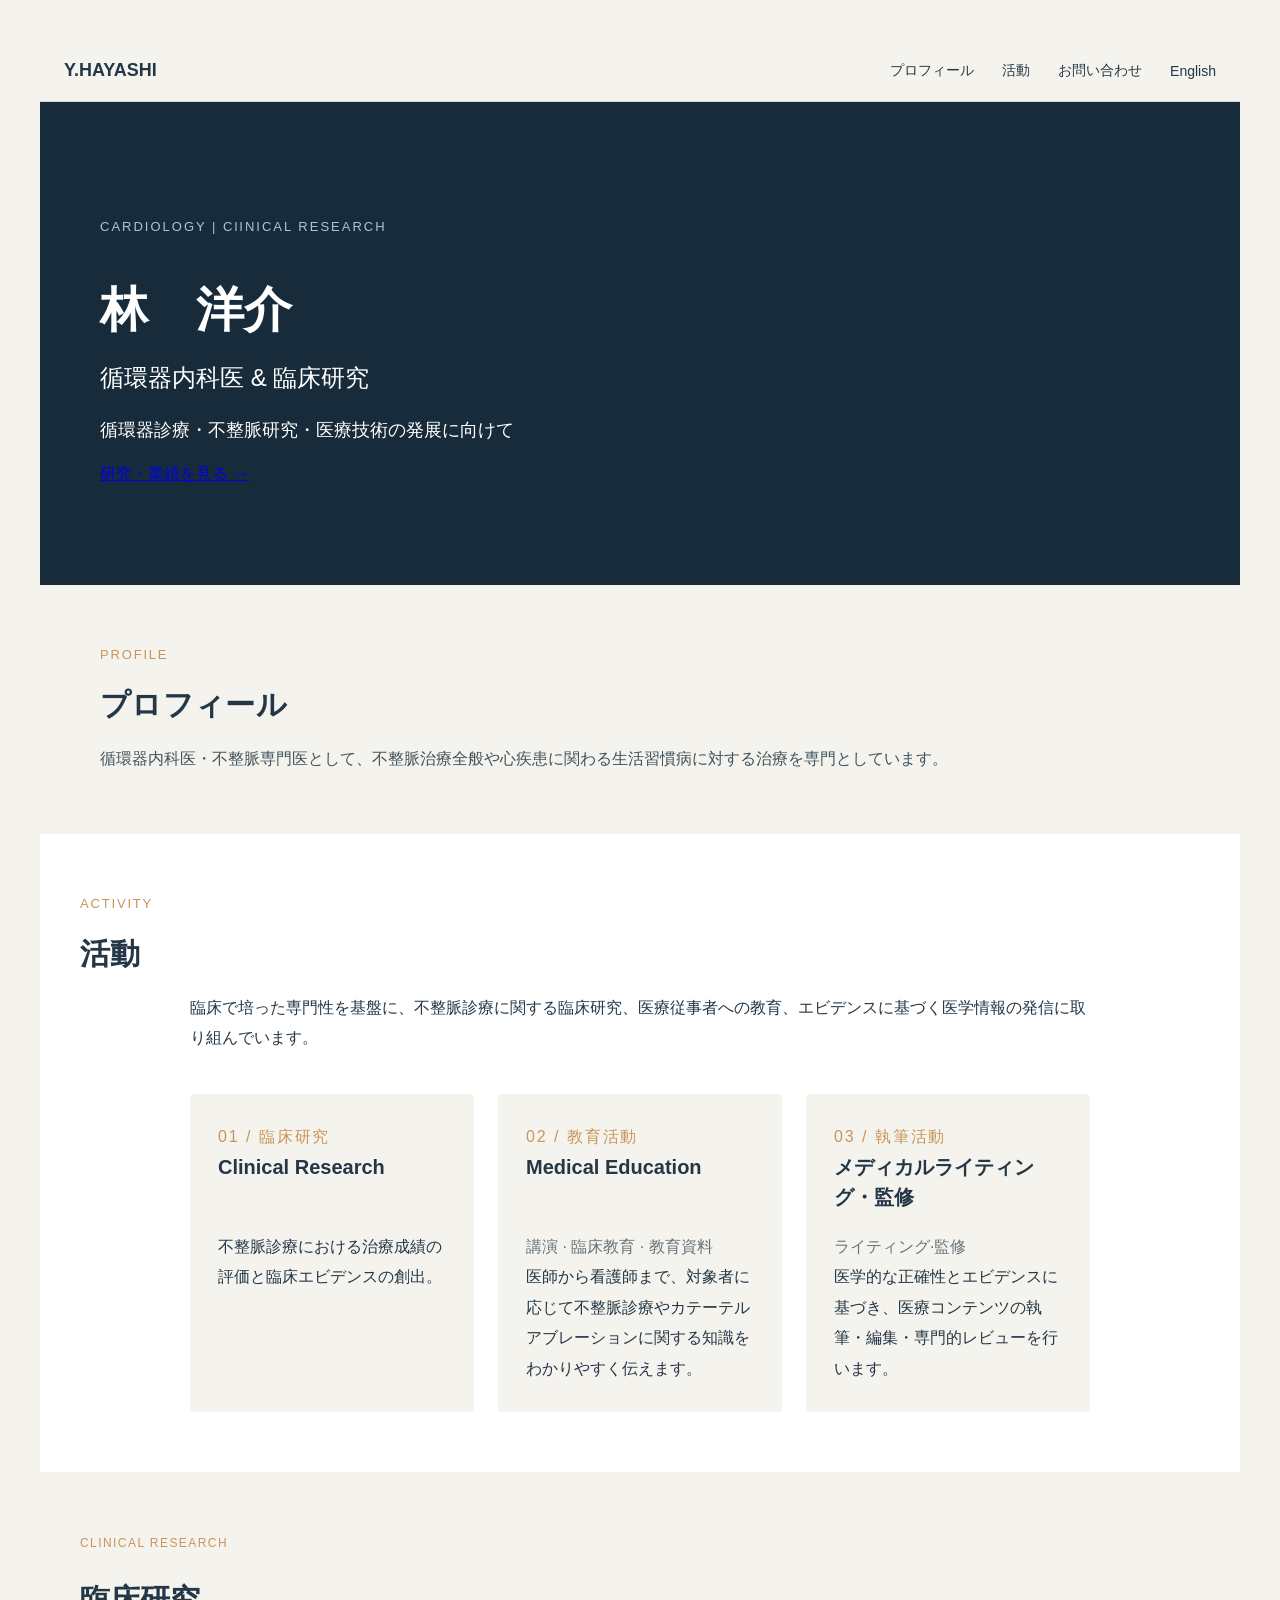
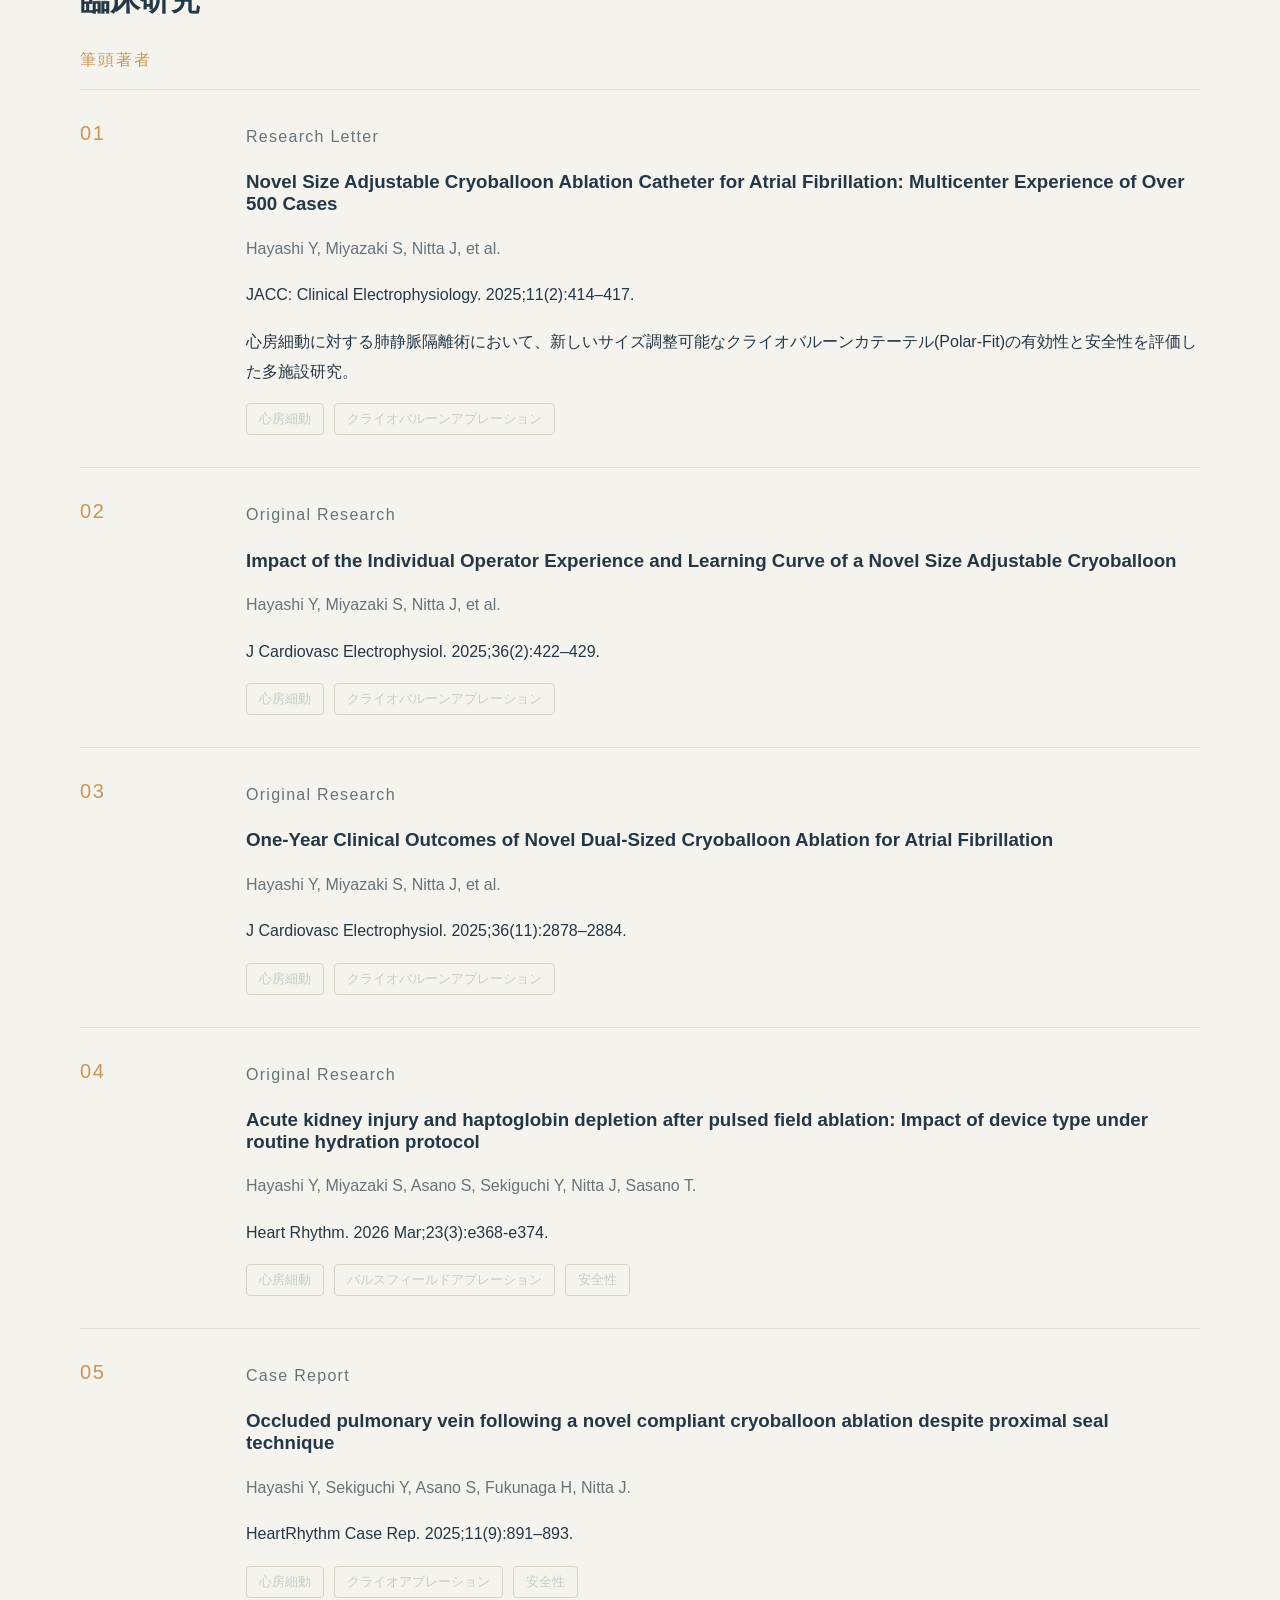
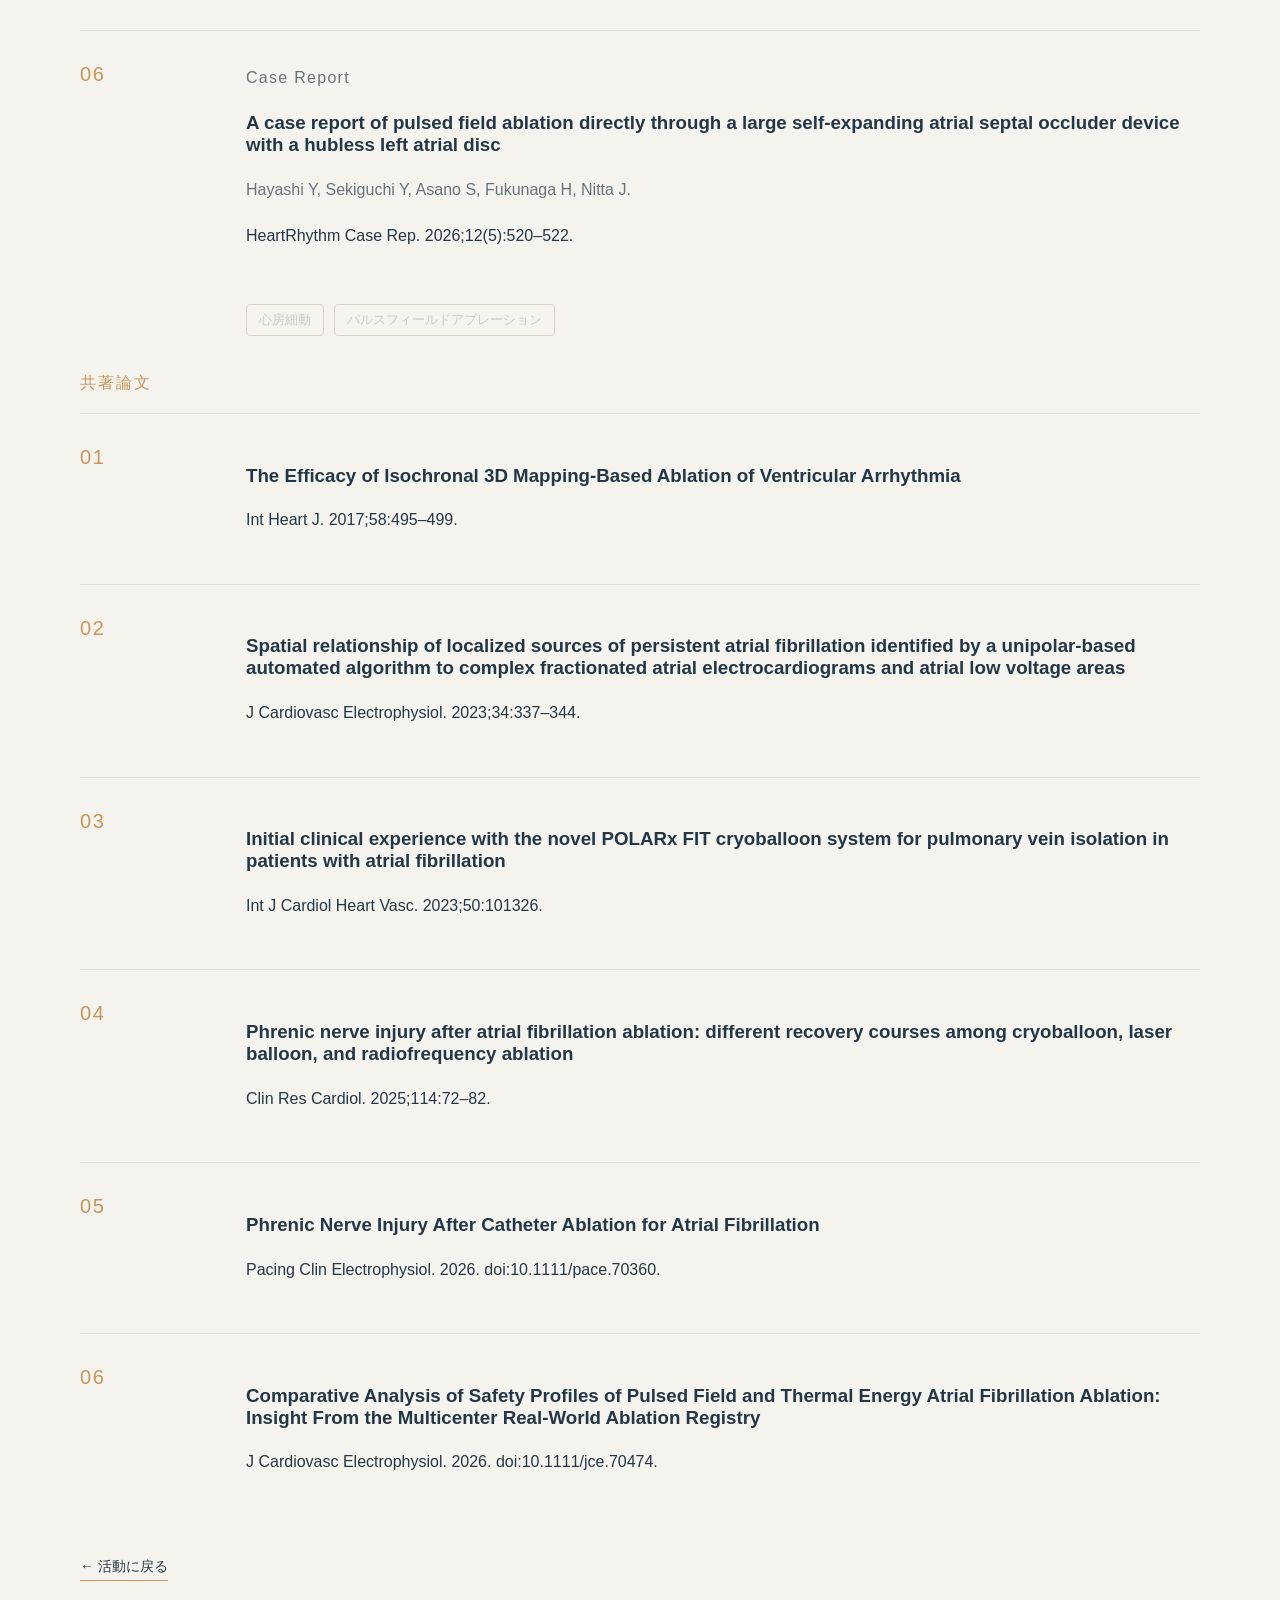
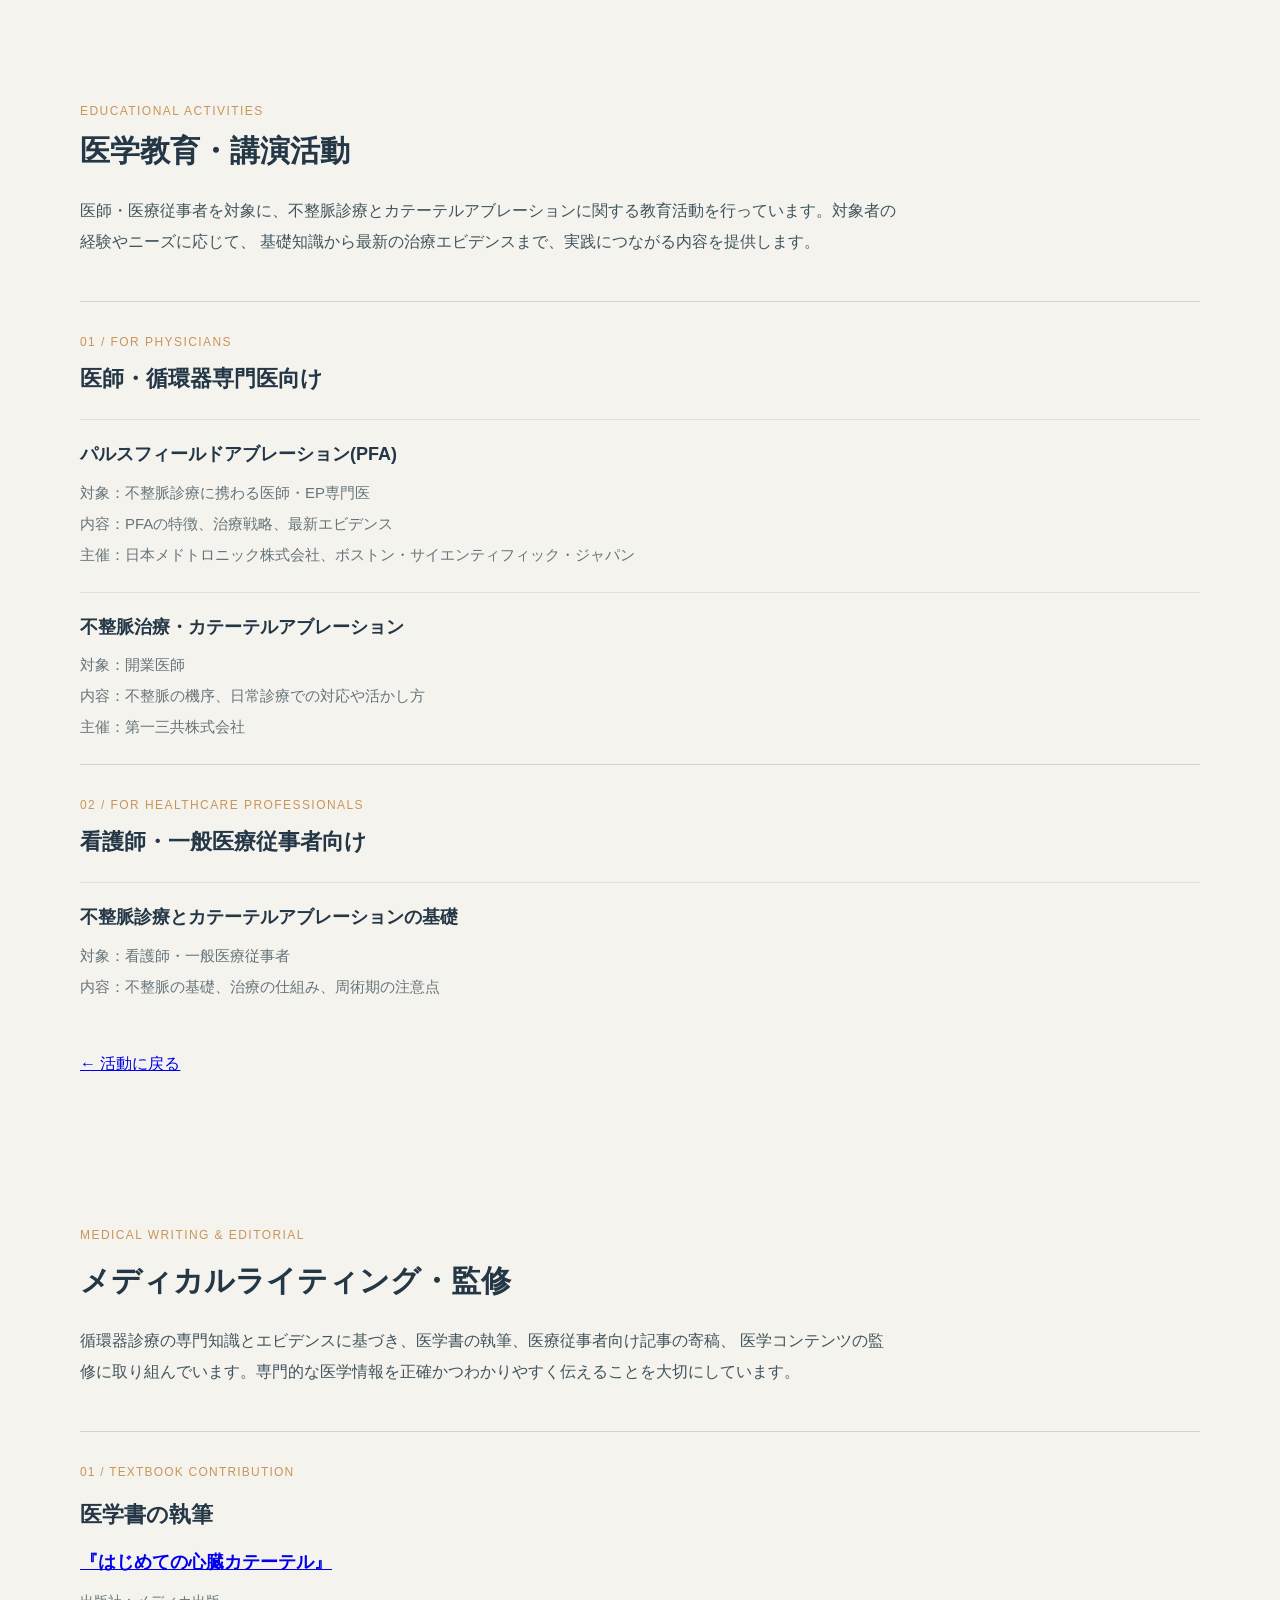
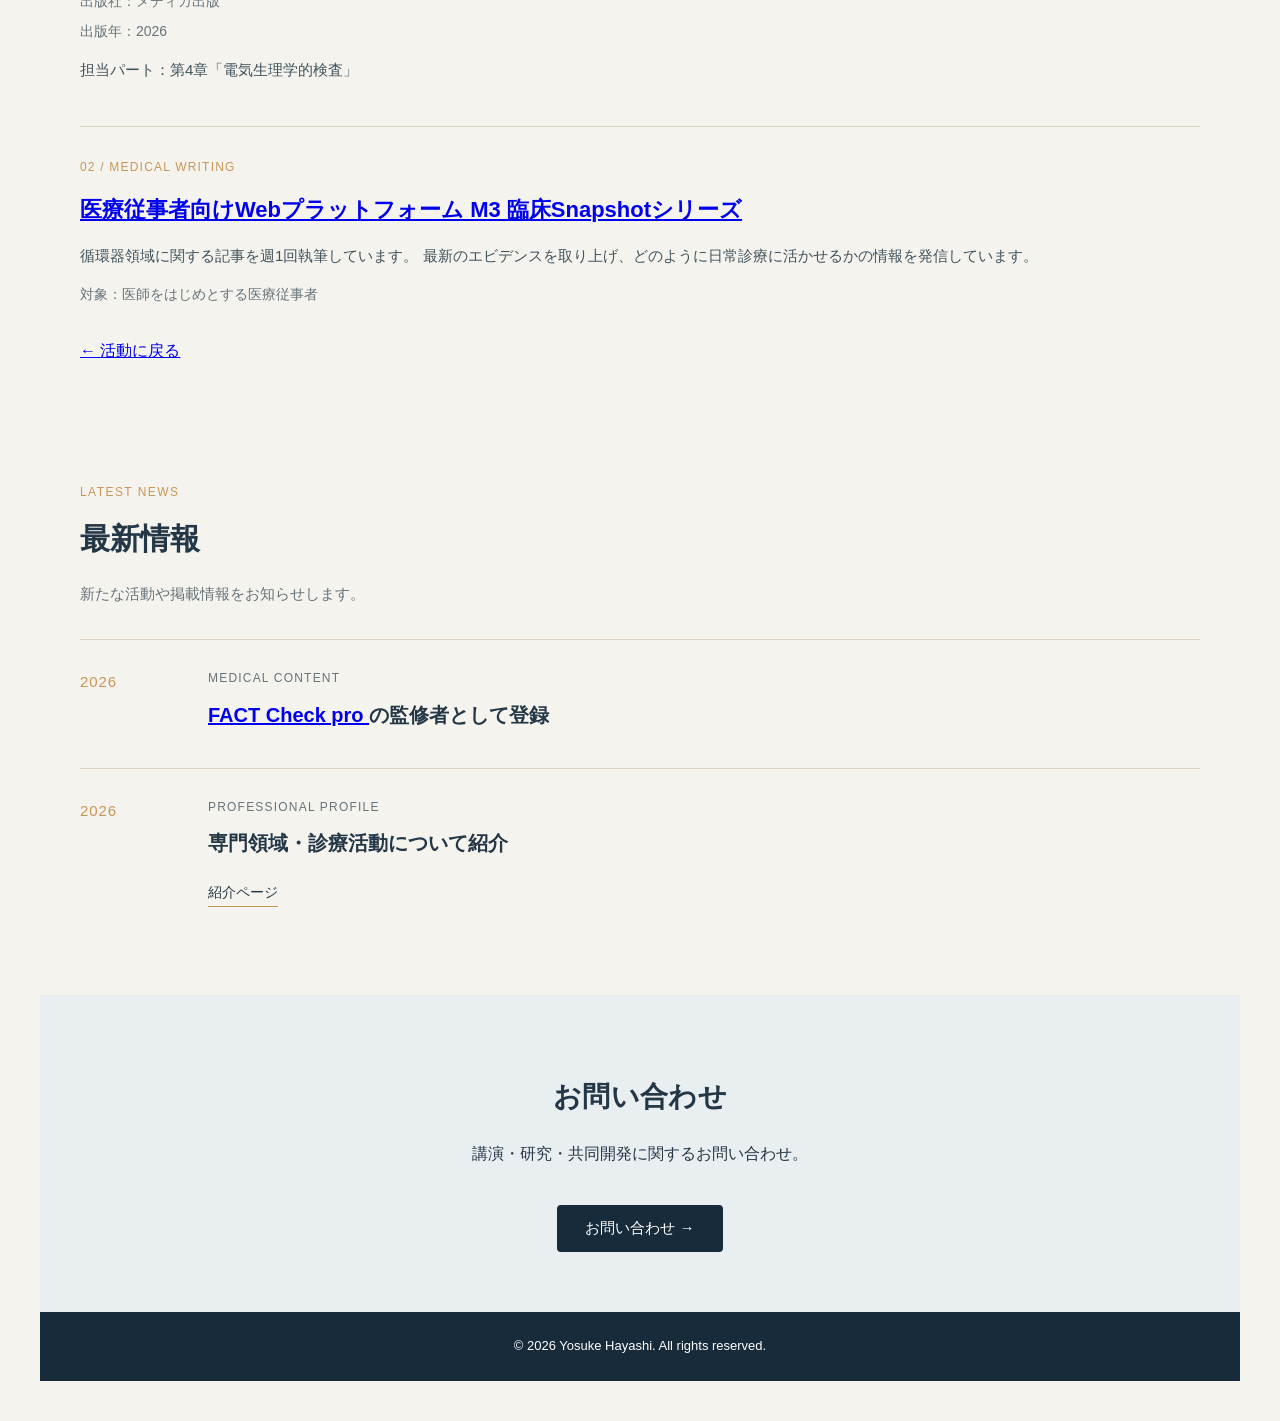
==== commit 10f304ba: "Enhance medical writing section with links Updated links and descriptions for medical writing contri" ====
--- a/ja.html
+++ b/ja.html
@@ -334,20 +334,24 @@
           <div class='writing-item'>
             <p class='writing-category'> 01 / TEXTBOOK CONTRIBUTION</p>
             <h3>医学書の執筆</h3>
-            <p class='writing-title'>『はじめての心臓カテーテル』</p>
+            <p class='writing-title'>
+              <a href="https://store.medica.co.jp/item/302020590"
+               target="_blank" rel="noopener noreferrer">
+              『はじめての心臓カテーテル』</a></p>
             <p class='writing-meta'>出版社：メディカ出版</p>
             <p class='writing-meta'>出版年：2026</p>
             <p class='writing-description'>担当パート：第4章「電気生理学的検査」</p>
           </div>
           <div class='writing-item'>
             <p class='writing-category'> 02 / MEDICAL WRITING</p>
-            <h3>医療従事者向けWebプラットフォーム M3</h3>
+            <h3>
+              <a href="https://www.m3.com/clinical/news/1338111"
+           target="_blank" rel="noopener noreferrer">
+              医療従事者向けWebプラットフォーム M3 臨床Snapshotシリーズ</a></h3>
             <p class='writing-description'>
-              医療従事者向けWebプラットフォーム「M3」にて、循環器領域に関する記事を週1回執筆しています(臨床Snapshotシリーズ)。
-              最新のエビデンスを取り上げ、どのように日常診療に活かせるかを情報を発信しています。 </p>
+              循環器領域に関する記事を週1回執筆しています。
+              最新のエビデンスを取り上げ、どのように日常診療に活かせるかの情報を発信しています。 </p>
             <p class="writing-meta">対象：医師をはじめとする医療従事者</p>
-            <a href="https://www.m3.com/clinical/news/1338111"
-               target="_blank" rel="noopener noreferrer" class="writing-link">寄稿記事を見る → </a>
           </div>
         <a href='#research'> ← 活動に戻る</a>
       </section>
@@ -361,9 +365,11 @@
           <p class='news-date'>2026</p>
           <div class='news-content'>
             <p class='news-category'>MEDICAL CONTENT</p>
-            <h3>FACT Check proの監修者として登録</h3>
-            <a href="https://factcheckpro.jp"
-        target="_blank" rel="noopener noreferrer" class="news-link">詳細を見る →</a>
+            <h3>
+             <a href="https://factcheckpro.jp"
+           target="_blank" rel="noopener noreferrer">
+              FACT Check pro </a>の監修者として登録</h3>
+
           </div>
         </article>
 
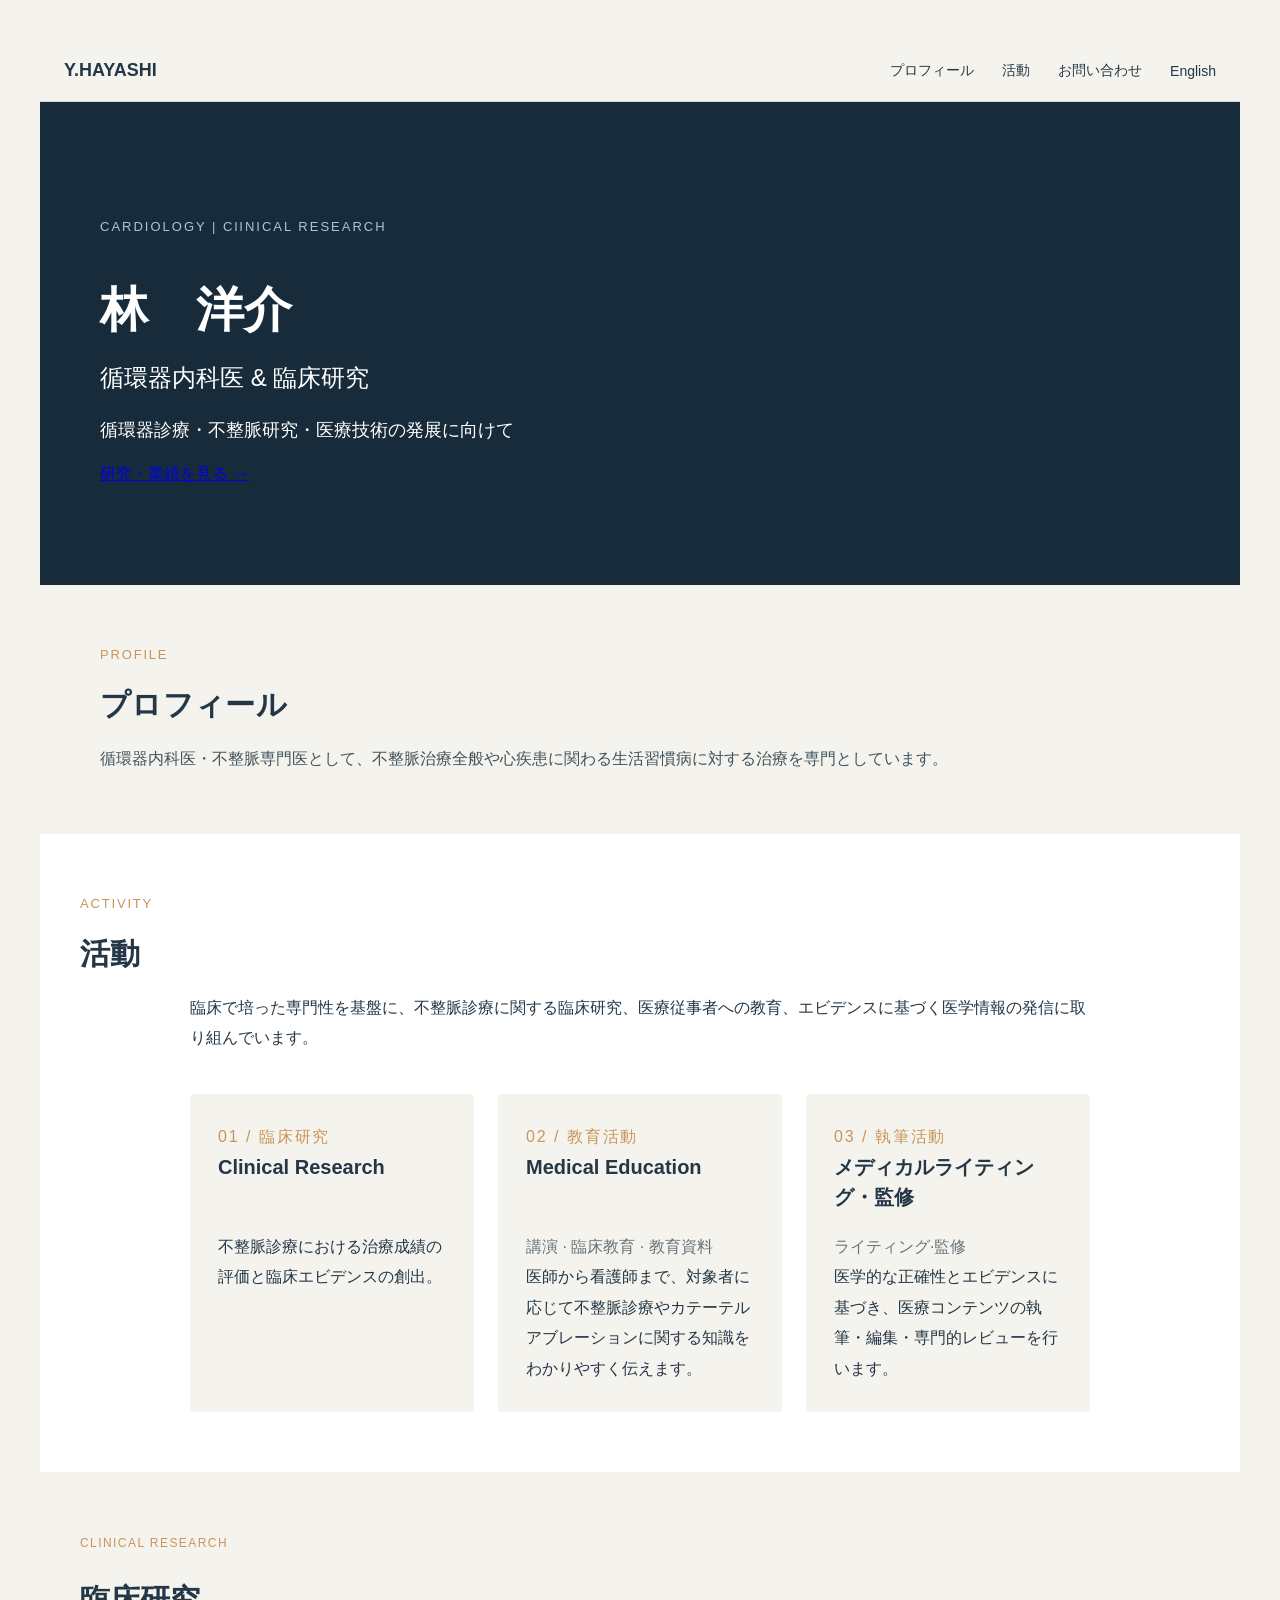
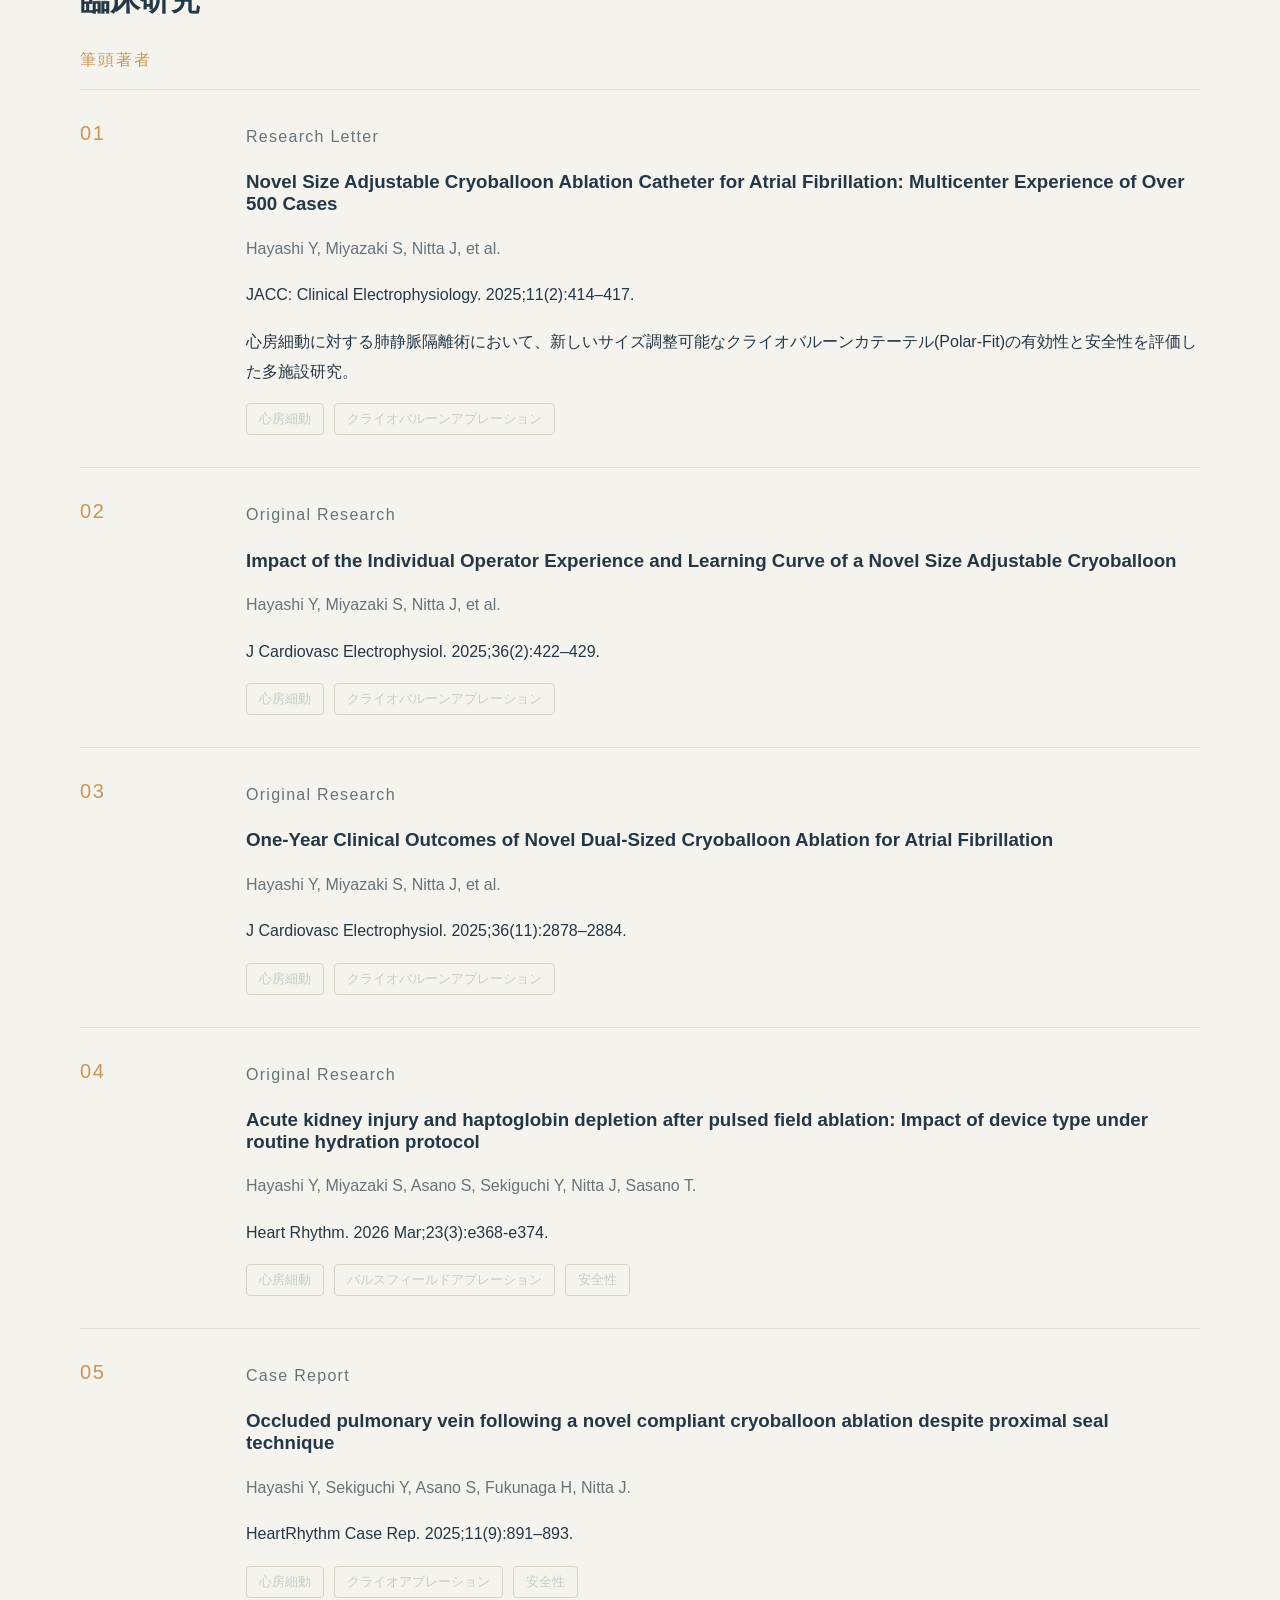
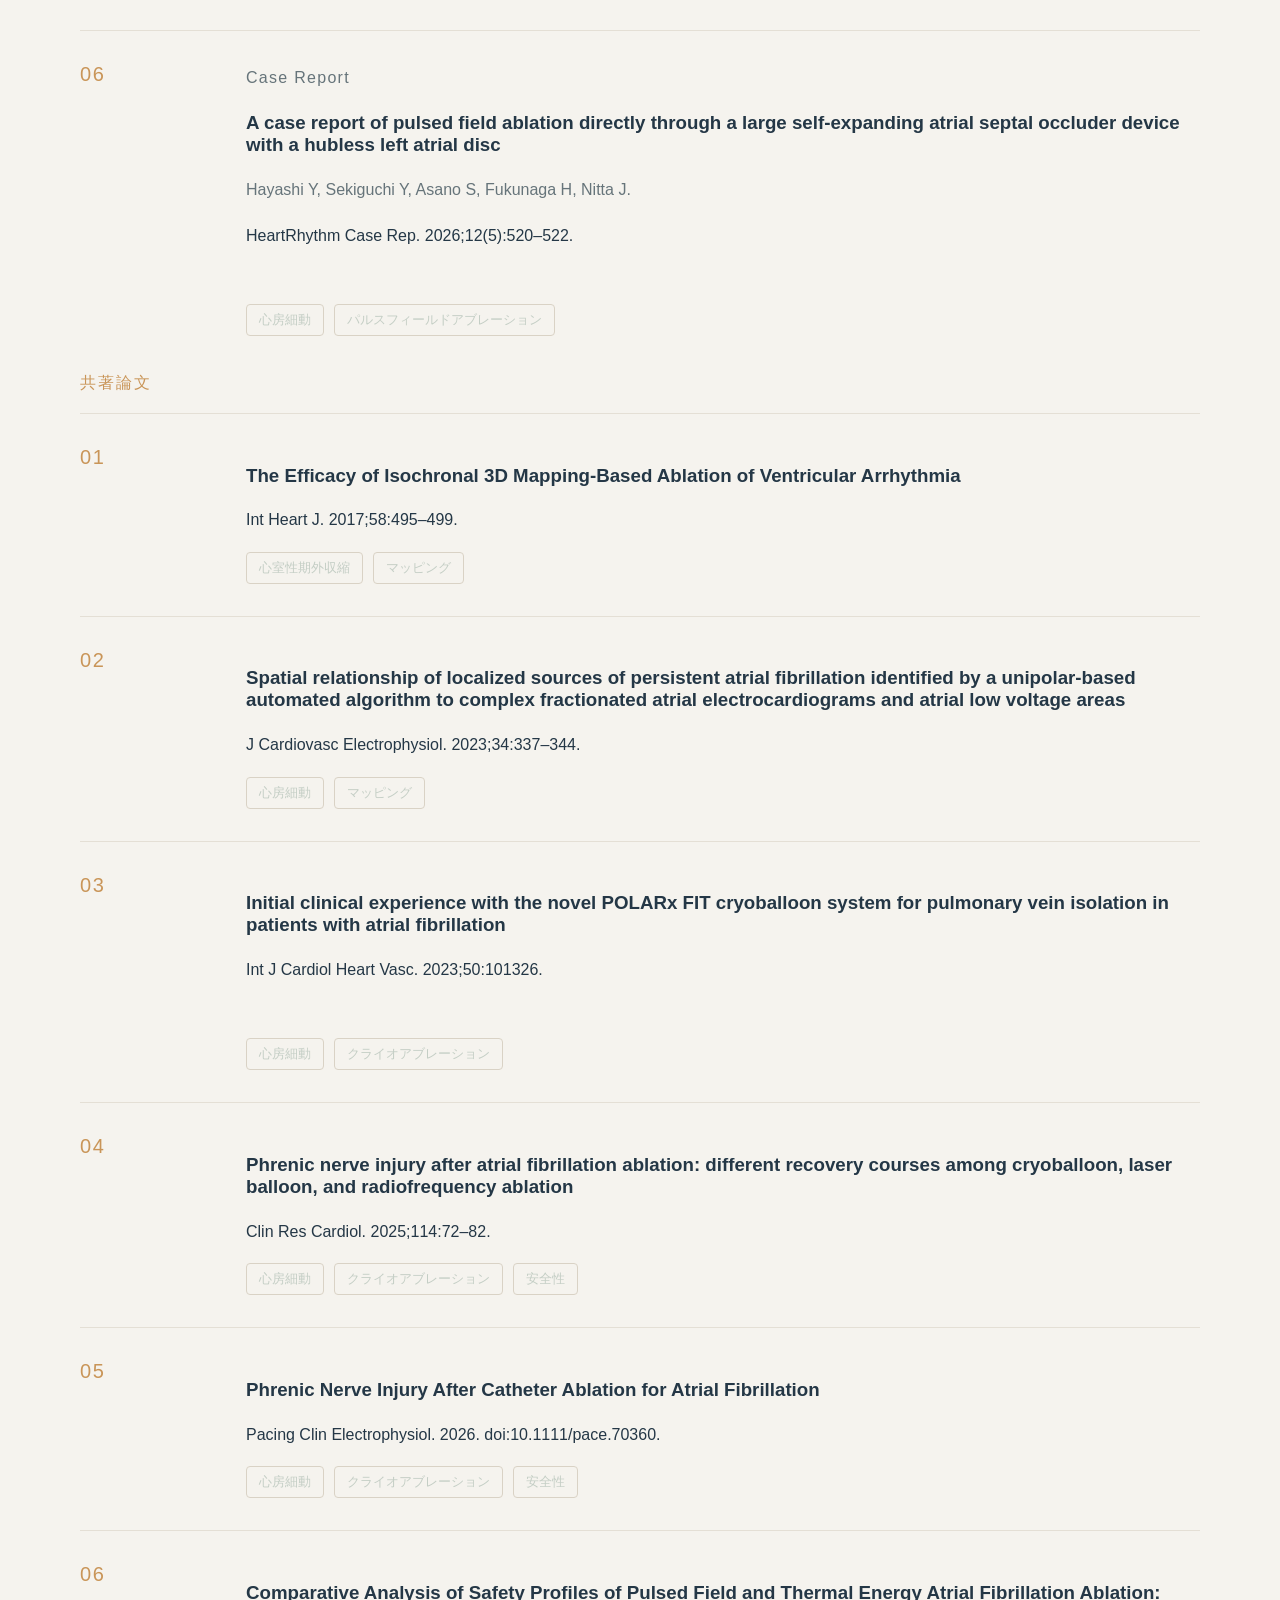
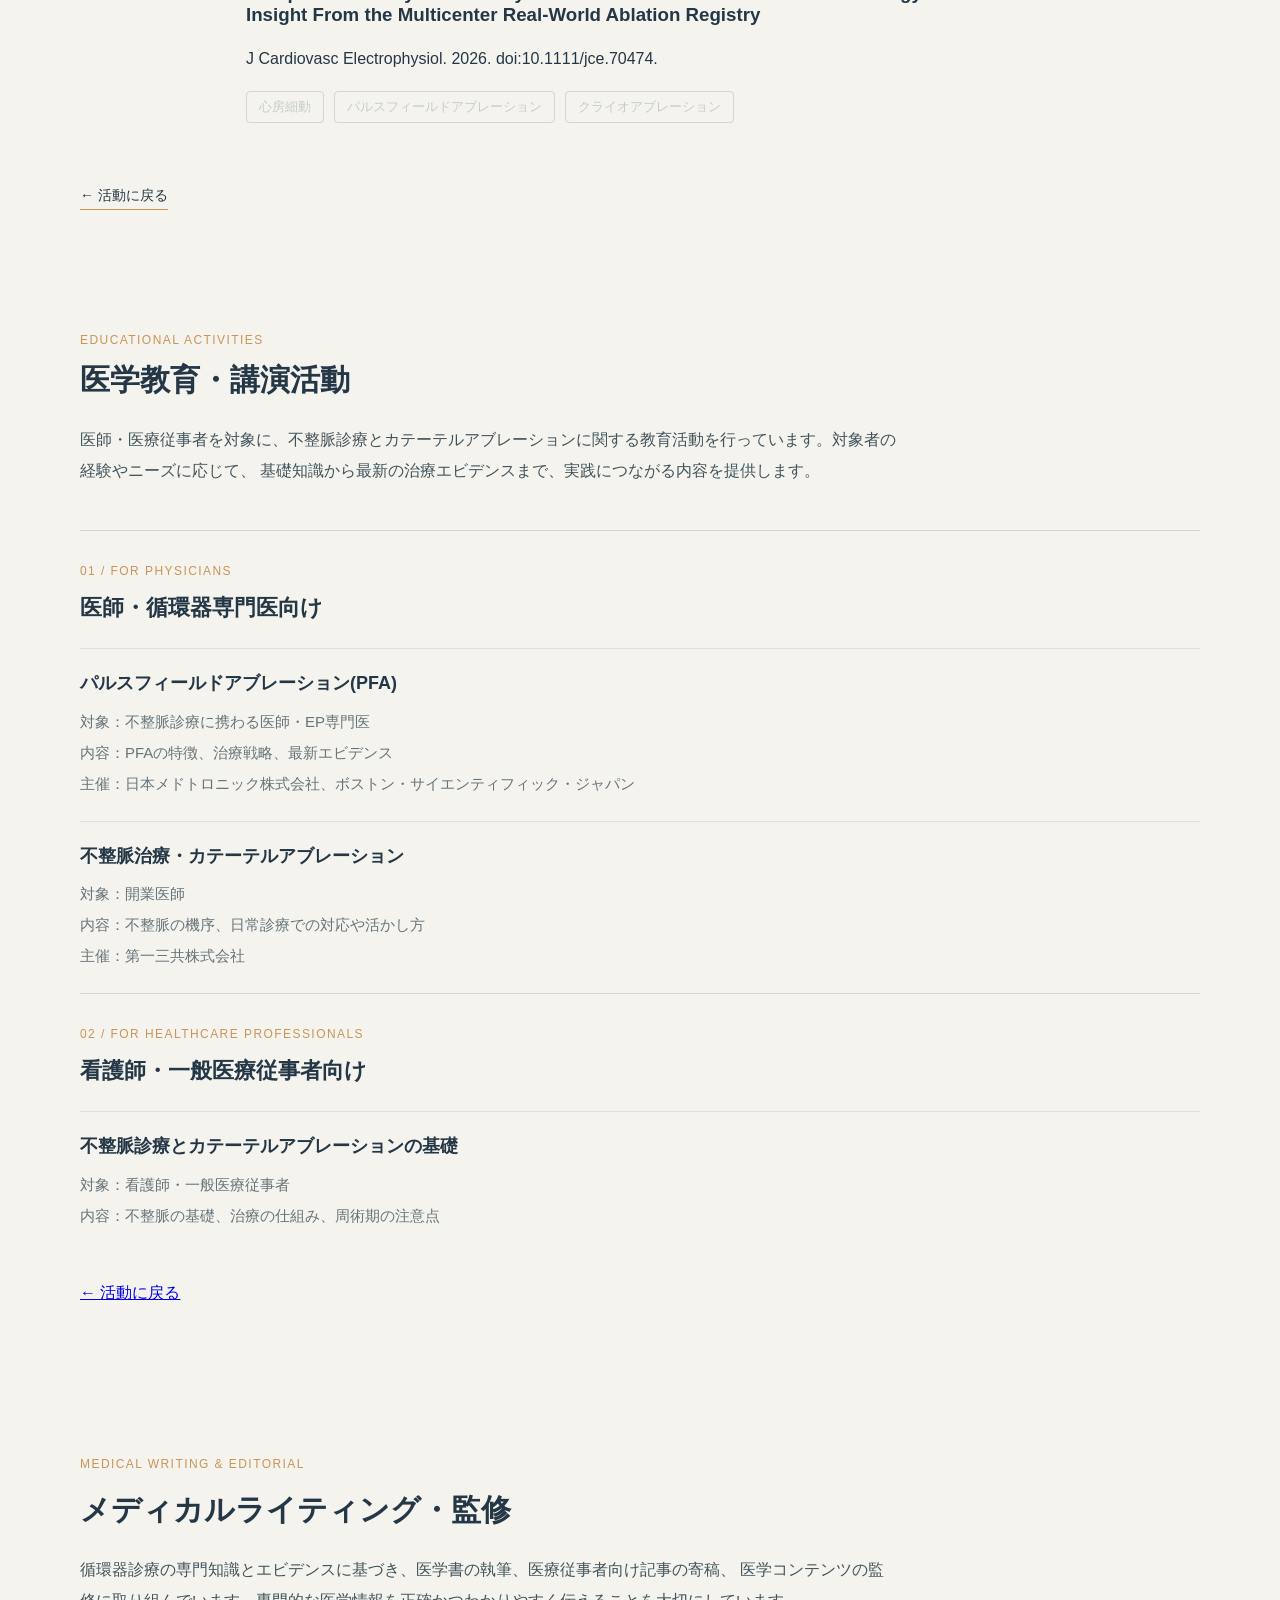
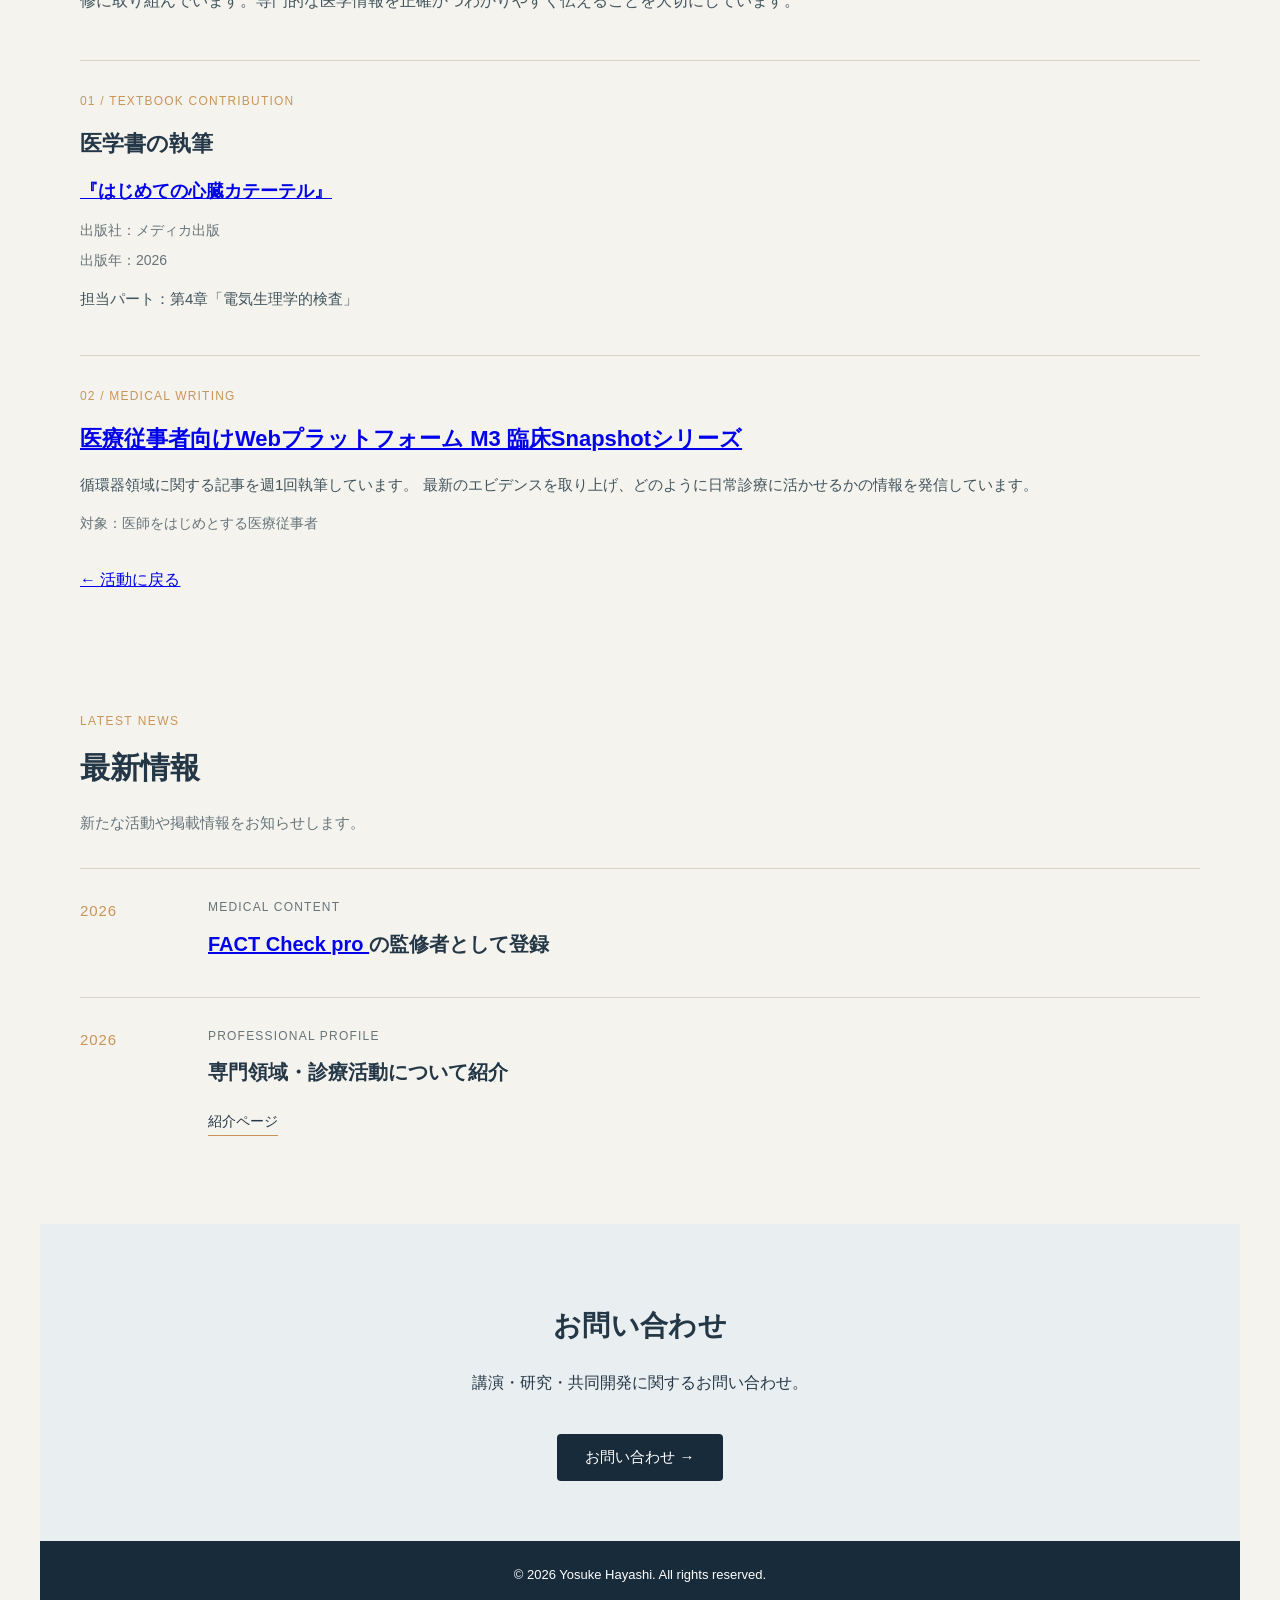
==== commit 487f1172: "Add Japanese publication tags for articles Added publication tags in Japanese for various articles r" ====
--- a/ja.html
+++ b/ja.html
@@ -217,6 +217,10 @@
         </a>
       </h3>
       <p class="publication-journal">Int Heart J. 2017;58:495–499.</p>
+        <div class="publication-tags">
+        <span>心室性期外収縮</span>
+        <span>マッピング</span>
+        </div>
     </div>
   </article>
 
@@ -230,6 +234,10 @@
         </a>
       </h3>
       <p class="publication-journal">J Cardiovasc Electrophysiol. 2023;34:337–344.</p>
+        <div class="publication-tags">
+        <span>心房細動</span>
+        <span>マッピング</span>
+        </div>
     </div>
   </article>
 
@@ -243,6 +251,10 @@
         </a>
       </h3>
       <p class="publication-journal">Int J Cardiol Heart Vasc. 2023;50:101326.</p>
+      　<div class="publication-tags">
+        <span>心房細動</span>
+        <span>クライオアブレーション</span>
+        </div>
     </div>
   </article>
 
@@ -256,6 +268,11 @@
         </a>
       </h3>
       <p class="publication-journal">Clin Res Cardiol. 2025;114:72–82.</p>
+        <div class="publication-tags">
+        <span>心房細動</span>
+        <span>クライオアブレーション</span>
+        <span>安全性</span>
+        </div>
     </div>
   </article>
 
@@ -269,6 +286,11 @@
         </a>
       </h3>
       <p class="publication-journal">Pacing Clin Electrophysiol. 2026. doi:10.1111/pace.70360.</p>
+        <div class="publication-tags">
+        <span>心房細動</span>
+        <span>クライオアブレーション</span>
+        <span>安全性</span>
+        </div>
     </div>
   </article>
 
@@ -282,6 +304,11 @@
         </a>
       </h3>      
       <p class="publication-journal">J Cardiovasc Electrophysiol. 2026. doi:10.1111/jce.70474.</p>
+        <div class="publication-tags">
+        <span>心房細動</span>
+        <span>パルスフィールドアブレーション</span>
+        <span>クライオアブレーション</span>
+        </div>
     </div>
   </article>
 
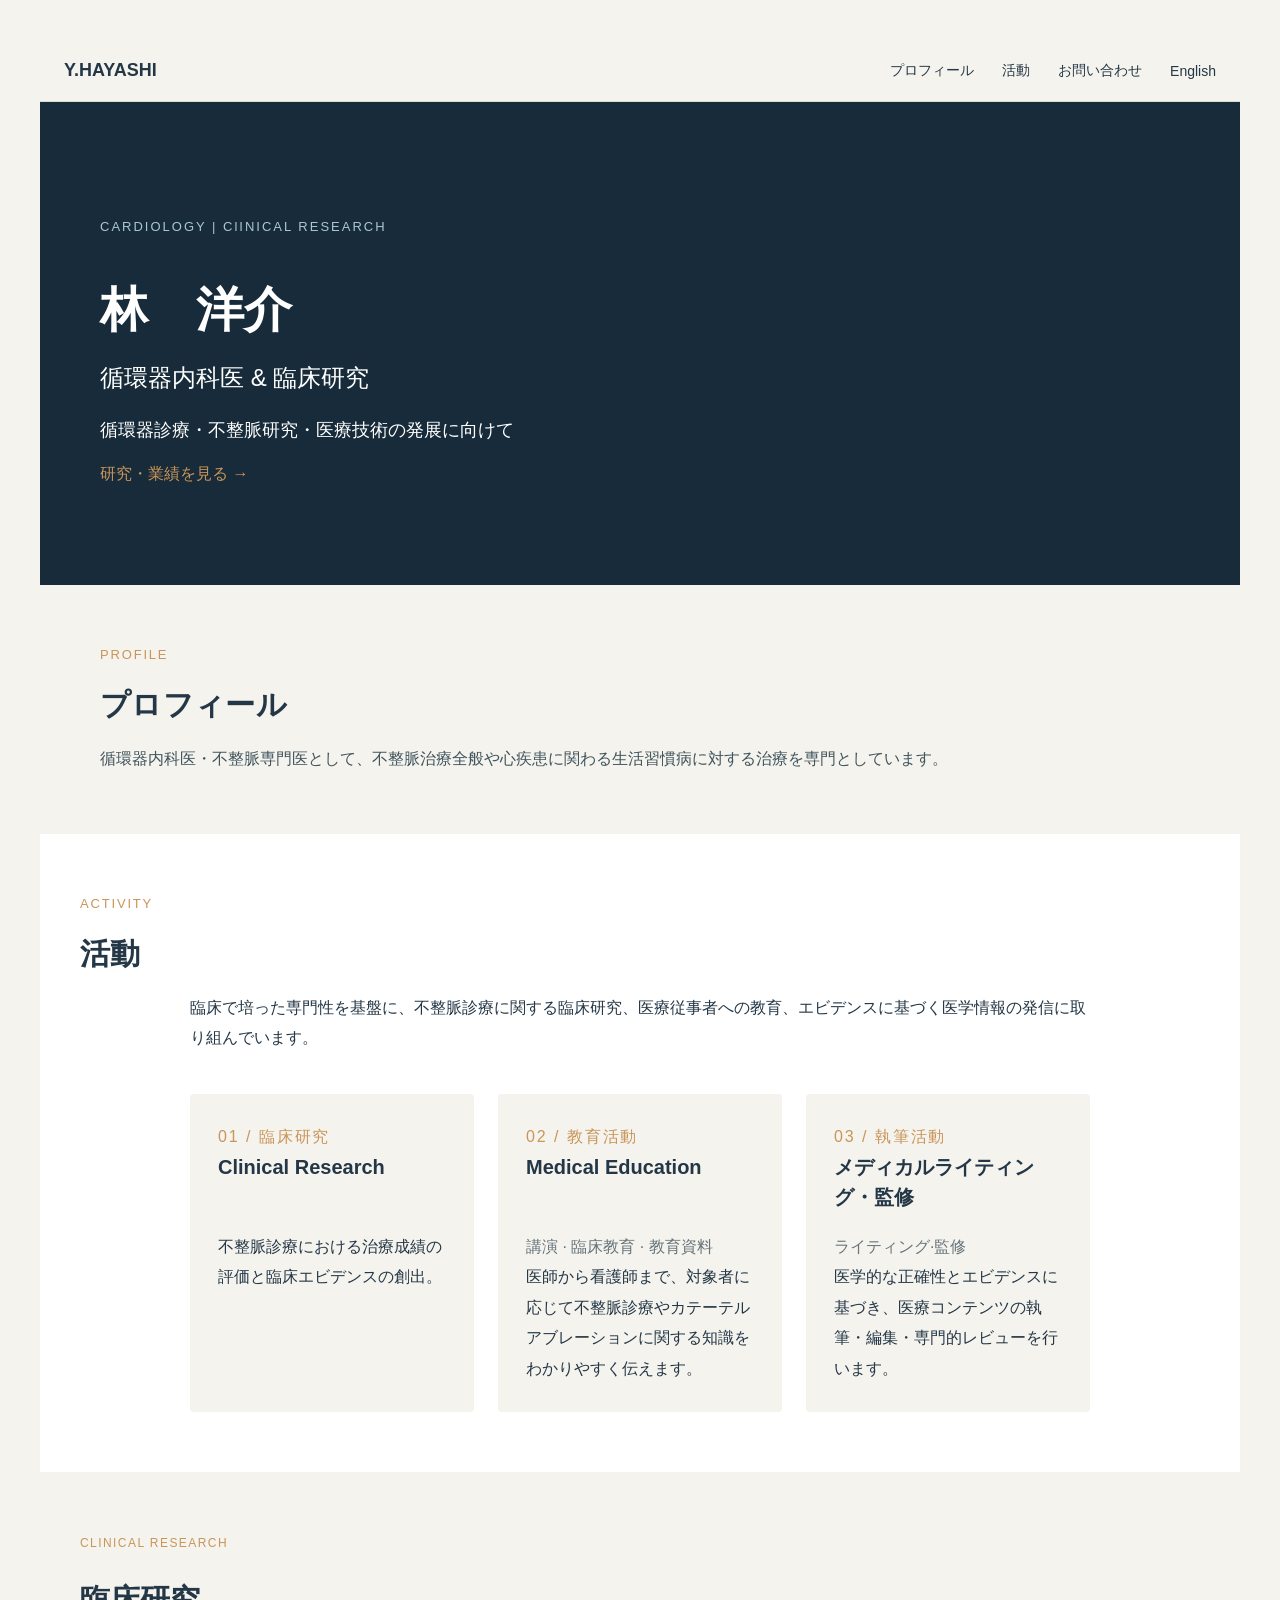
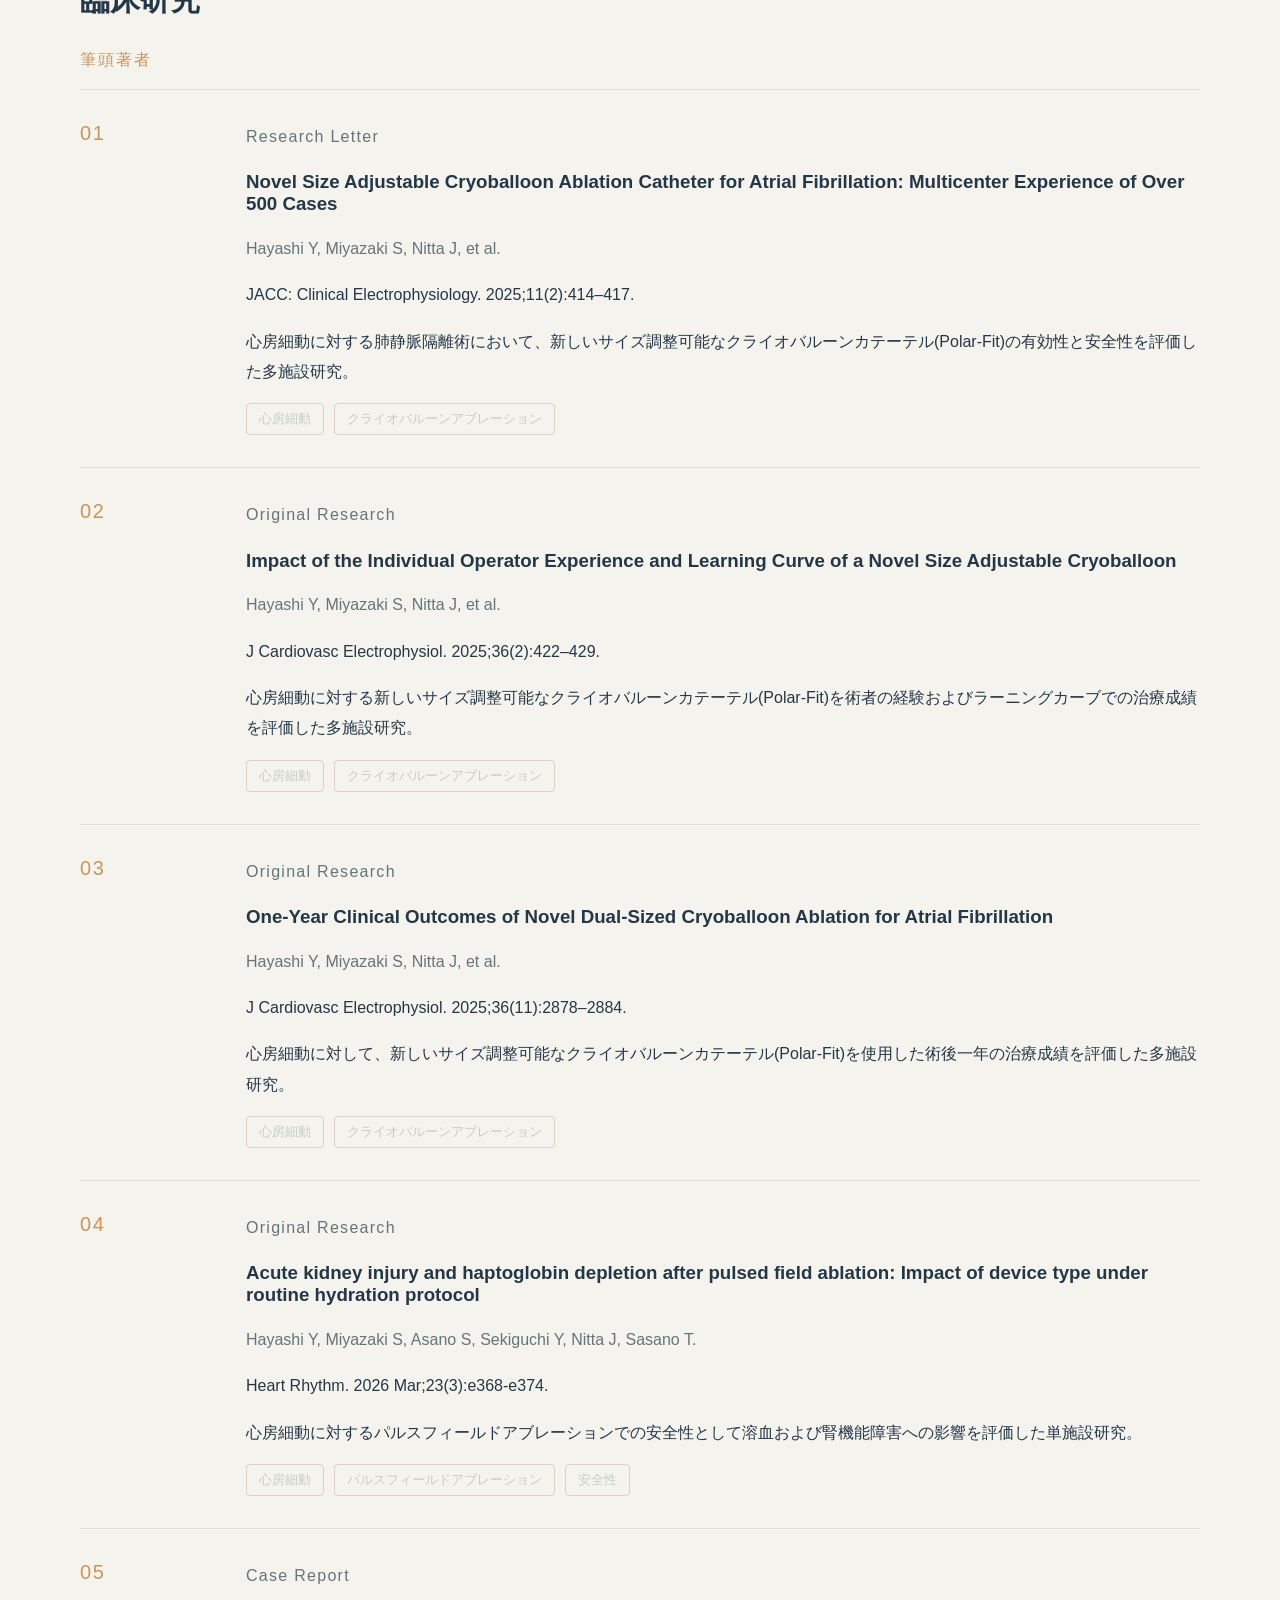
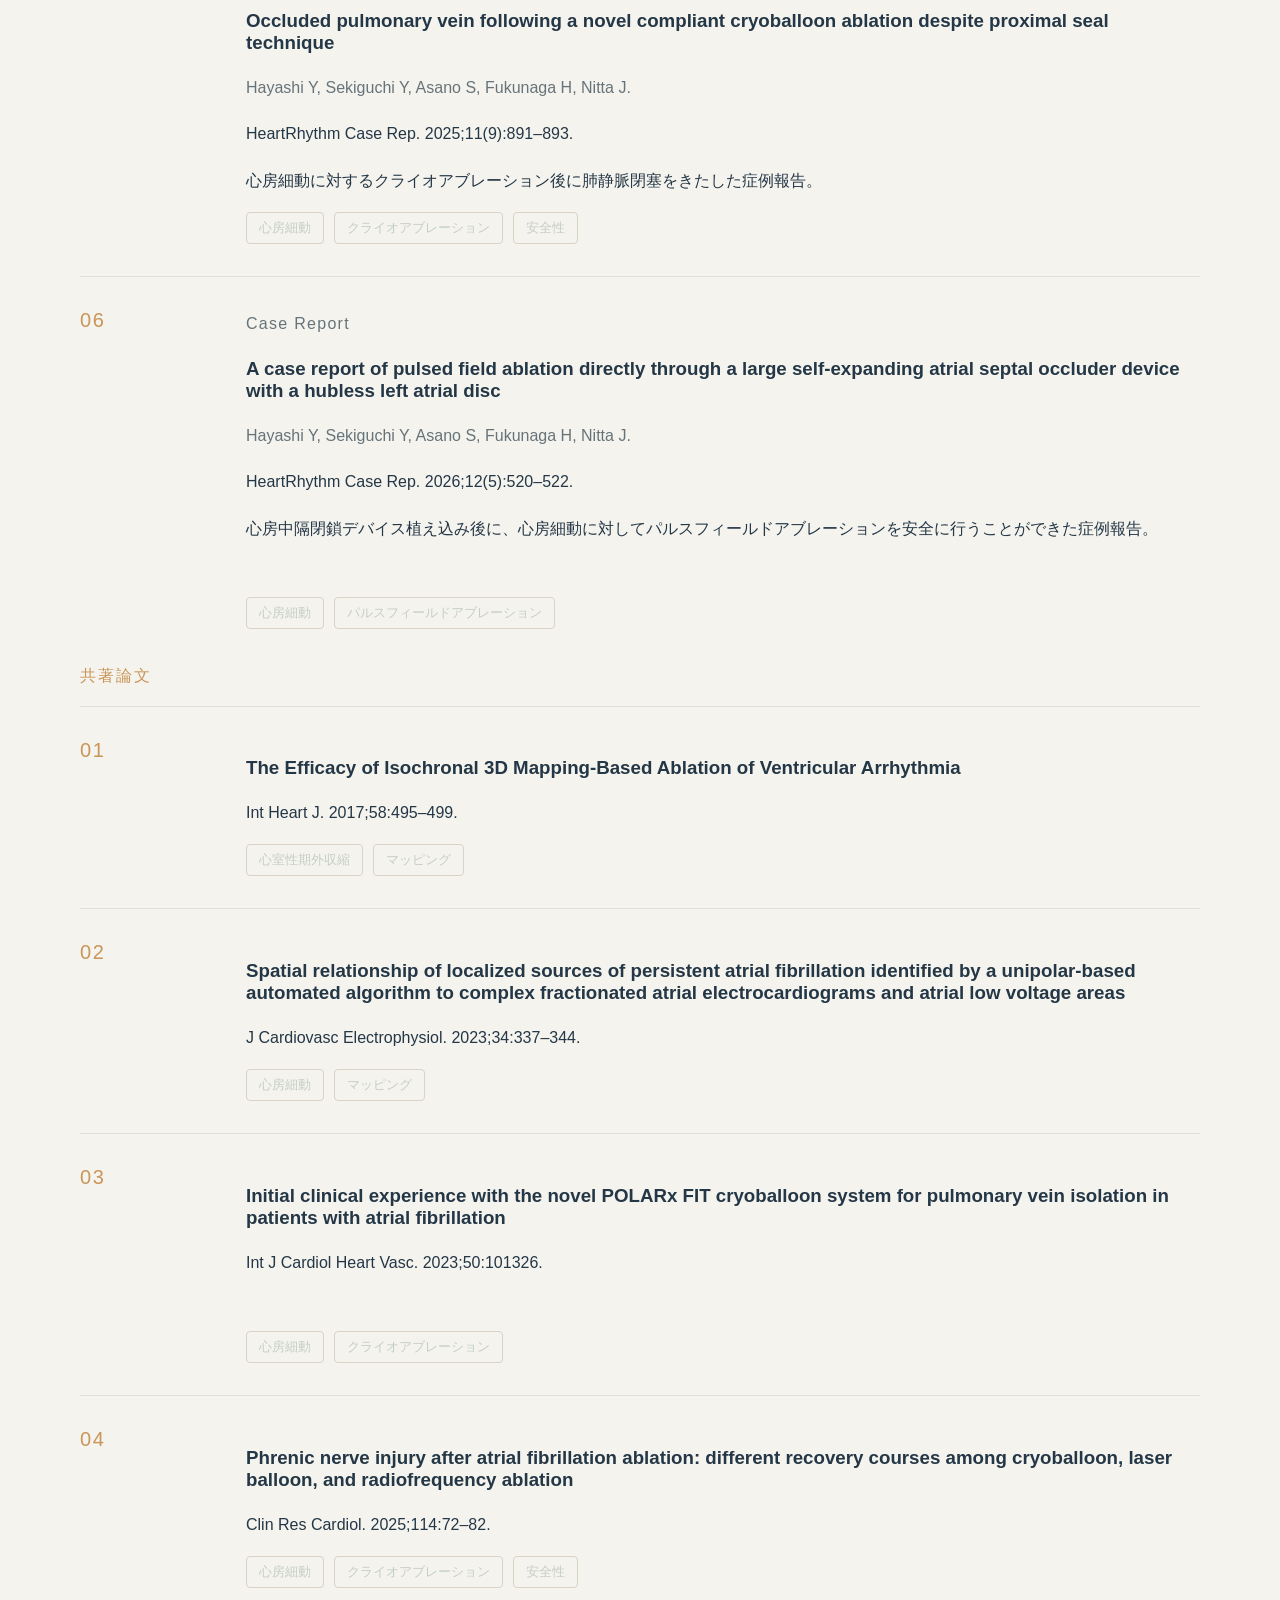
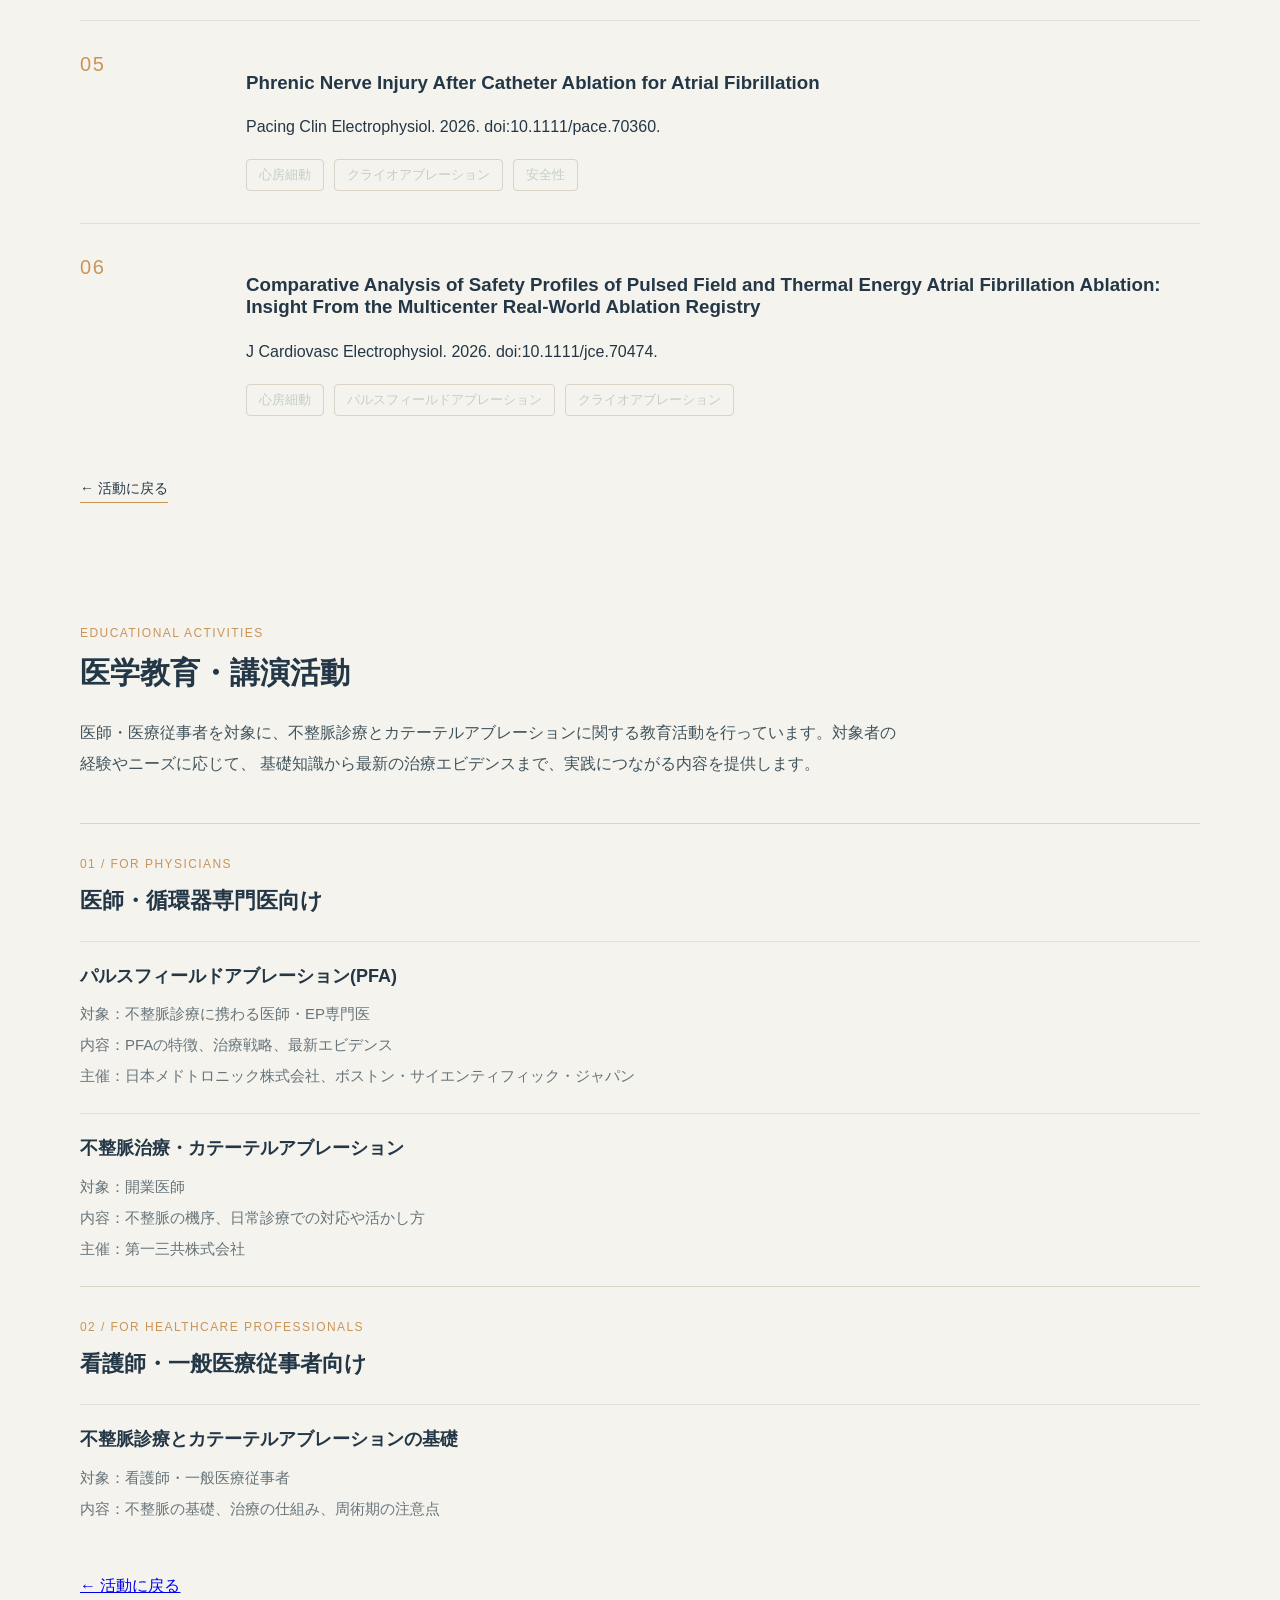
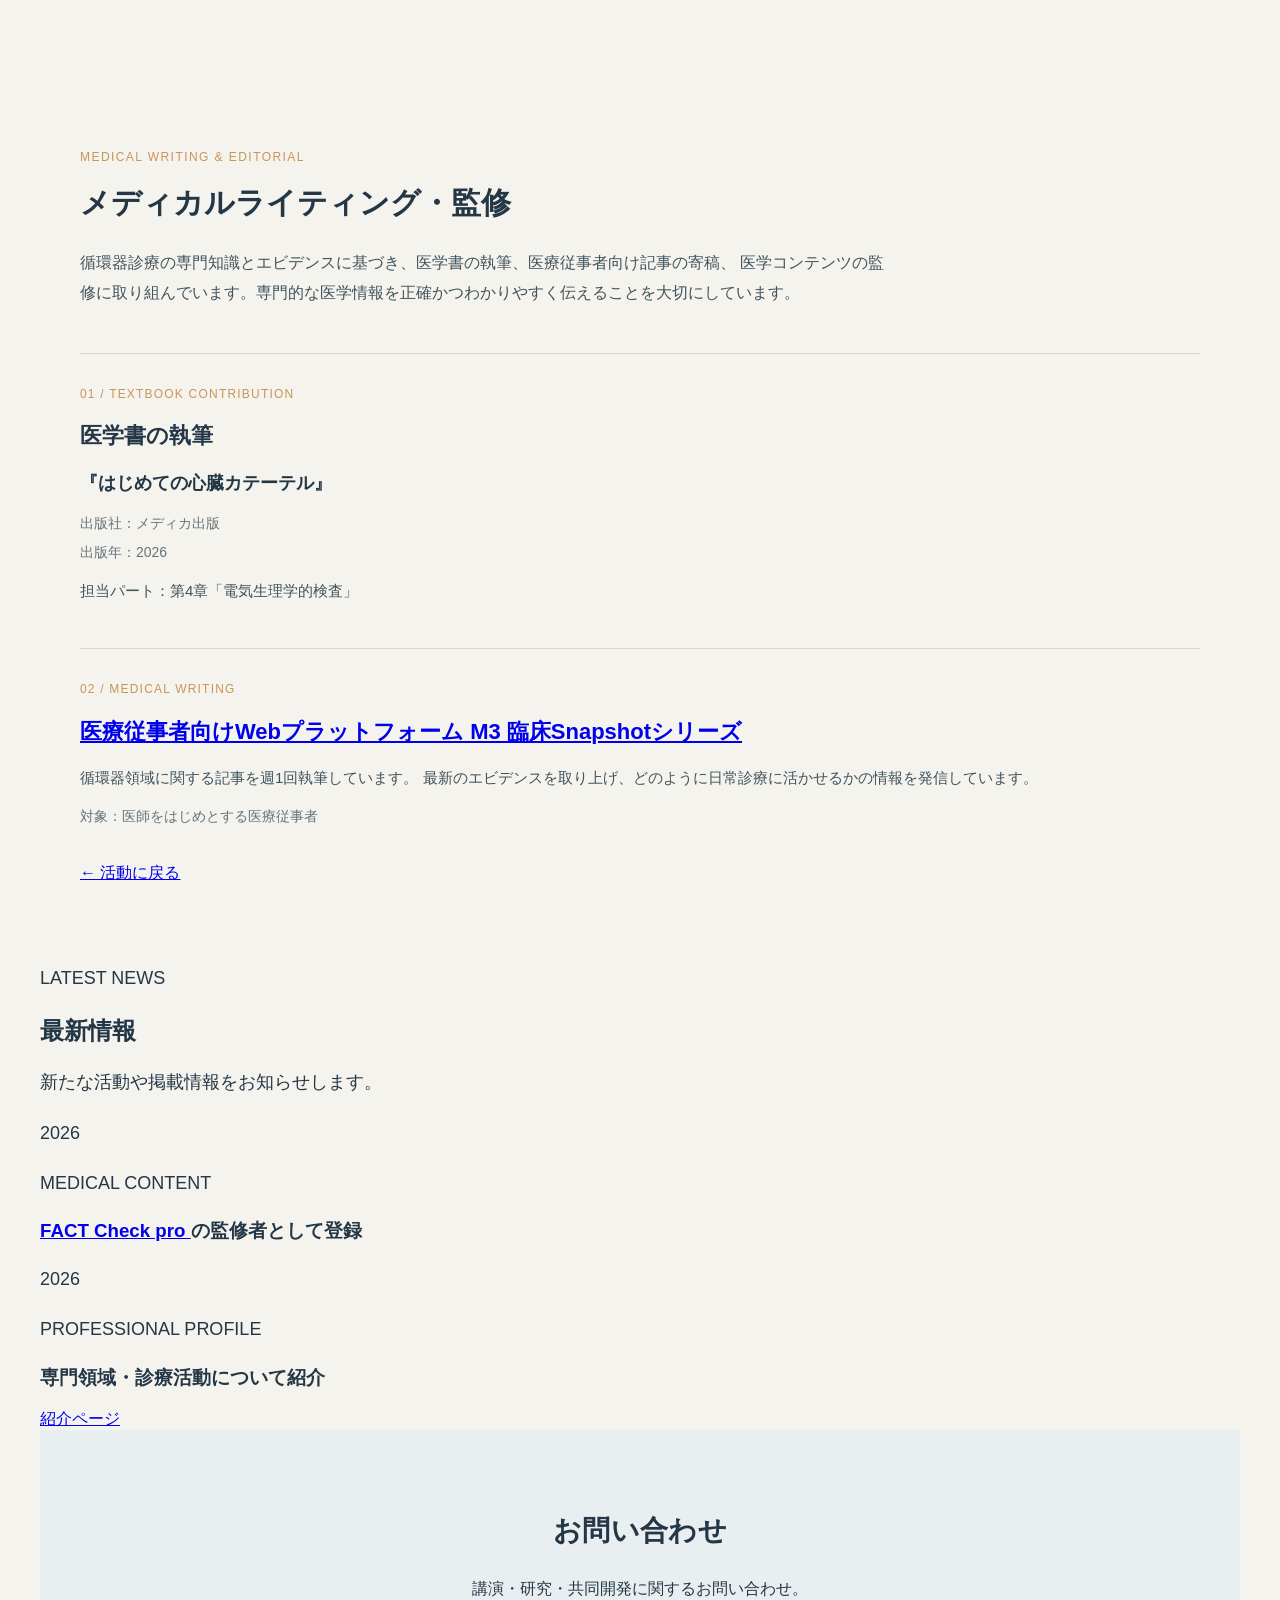
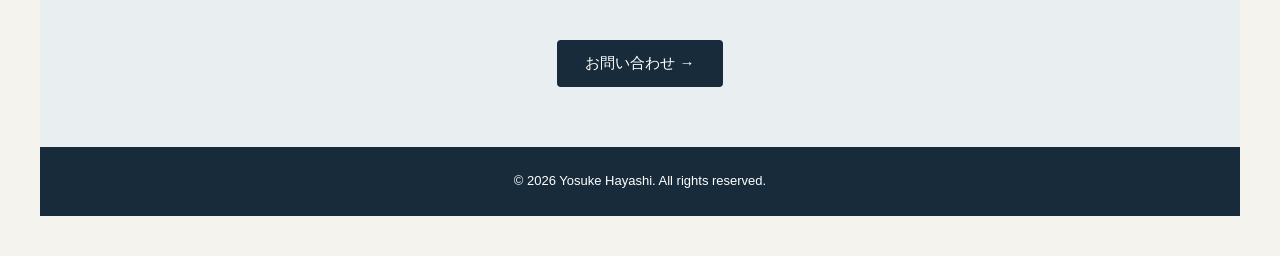
==== commit 7be05841: "Add publication summaries for atrial fibrillation studies Added summaries for multiple publications " ====
--- a/ja.html
+++ b/ja.html
@@ -30,7 +30,7 @@
           循環器診療・不整脈研究・医療技術の発展に向けて
         </p>
 
-        <a href='#research' class='hero-button'>
+        <a href='#article-details' class='hero-button'>
           研究・業績を見る →
         </a>
       </section>
@@ -118,6 +118,9 @@
       </h3>
       <p class="publication-authors"> Hayashi Y, Miyazaki S, Nitta J, et al.</p>
       <p class="publication-journal">J Cardiovasc Electrophysiol. 2025;36(2):422–429.</p>
+      <p class="publication-summary">
+        心房細動に対する新しいサイズ調整可能なクライオバルーンカテーテル(Polar-Fit)を術者の経験およびラーニングカーブでの治療成績を評価した多施設研究。
+      </p>
         <div class="publication-tags">
         <span>心房細動</span>
         <span>クライオバルーンアブレーション</span>
@@ -137,6 +140,9 @@
       </h3>
       <p class="publication-authors"> Hayashi Y, Miyazaki S, Nitta J, et al.</p>
       <p class="publication-journal">J Cardiovasc Electrophysiol. 2025;36(11):2878–2884.</p>
+      <p class="publication-summary">
+        心房細動に対して、新しいサイズ調整可能なクライオバルーンカテーテル(Polar-Fit)を使用した術後一年の治療成績を評価した多施設研究。
+      </p>
         <div class="publication-tags">
         <span>心房細動</span>
         <span>クライオバルーンアブレーション</span>
@@ -156,6 +162,9 @@
       </h3>
       <p class="publication-authors">Hayashi Y, Miyazaki S, Asano S, Sekiguchi Y, Nitta J, Sasano T.</p>
       <p class="publication-journal">Heart Rhythm. 2026 Mar;23(3):e368-e374.</p>
+      <p class="publication-summary">
+        心房細動に対するパルスフィールドアブレーションでの安全性として溶血および腎機能障害への影響を評価した単施設研究。
+      </p>
         <div class="publication-tags">
         <span>心房細動</span>
         <span>パルスフィールドアブレーション</span>
@@ -176,6 +185,9 @@
       </h3>
       <p class="publication-authors"> Hayashi Y, Sekiguchi Y, Asano S, Fukunaga H, Nitta J.</p>
       <p class="publication-journal">HeartRhythm Case Rep. 2025;11(9):891–893.</p>
+      <p class="publication-summary">
+        心房細動に対するクライオアブレーション後に肺静脈閉塞をきたした症例報告。
+      </p>
         <div class="publication-tags">
         <span>心房細動</span>
         <span>クライオアブレーション</span>
@@ -196,6 +208,9 @@
       </h3>
       <p class="publication-authors"> Hayashi Y, Sekiguchi Y, Asano S, Fukunaga H, Nitta J.</p>
       <p class="publication-journal">HeartRhythm Case Rep. 2026;12(5):520–522.</p>
+      <p class="publication-summary">
+        心房中隔閉鎖デバイス植え込み後に、心房細動に対してパルスフィールドアブレーションを安全に行うことができた症例報告。
+      </p>
       　<div class="publication-tags">
         <span>心房細動</span>
         <span>パルスフィールドアブレーション</span>
--- a/style.css
+++ b/style.css
@@ -68,8 +68,18 @@
   font-weight:400;
 }
 
-.hero-button　{
-  color: #c99558;
+.hero-button,
+.hero-button:visited {
+  color: #c99558;
+  font-size: 16px;
+  font-weight: 500;
+  text-decoration: none;
+  transition: color 0.3s ease;
+}
+
+.hero-button:hover {
+  color: #f0c78e;
+  text-decoration: none;
 }
 
 .eyebrow {
@@ -735,26 +745,16 @@
   margin: 12px 0;
 }
 
-.writing-link,
-.writing-back-link {
-  display: inline-block;
-  margin-top: 16px;
-  padding-bottom: 5px;
-  border-bottom: 1px solid #c99558;
-  color: #243746;
-  font-size: 14px;
+#writing .writing-item p a,
+#writing .writing-item p a:visited {
+  color: #243746;
   text-decoration: none;
   transition: color 0.3s ease;
 }
 
-.writing-link:hover,
-.writing-back-link:hover {
-  color: #527b91;
-}
-
-.writing-back-link {
-  margin-top: 24px;
-}
+#writing .writing-item h3 a:hover {
+  color: #c99558;
+  text-decoration: none;
 
 @media (max-width: 600px) {
   #writing-details {
@@ -842,20 +842,16 @@
   margin: 0;
 }
 
-.news-link {
-  display: inline-block;
-  margin-top: 16px;
-  padding-bottom: 4px;
-  border-bottom: 1px solid #c99558;
-  color: #243746;
-  font-size: 14px;
+#latest-news .news-content h3 a,
+#latest-news .news-content h3 a:visited {
+  color: #243746;
   text-decoration: none;
   transition: color 0.3s ease;
 }
 
-.news-link:hover {
-  color: #527b91;
-}
+#latest-news .news-content h3 a:hover {
+  color: #c99558;
+  text-decoration: none;
 
 @media (max-width: 600px) {
   #latest-news {
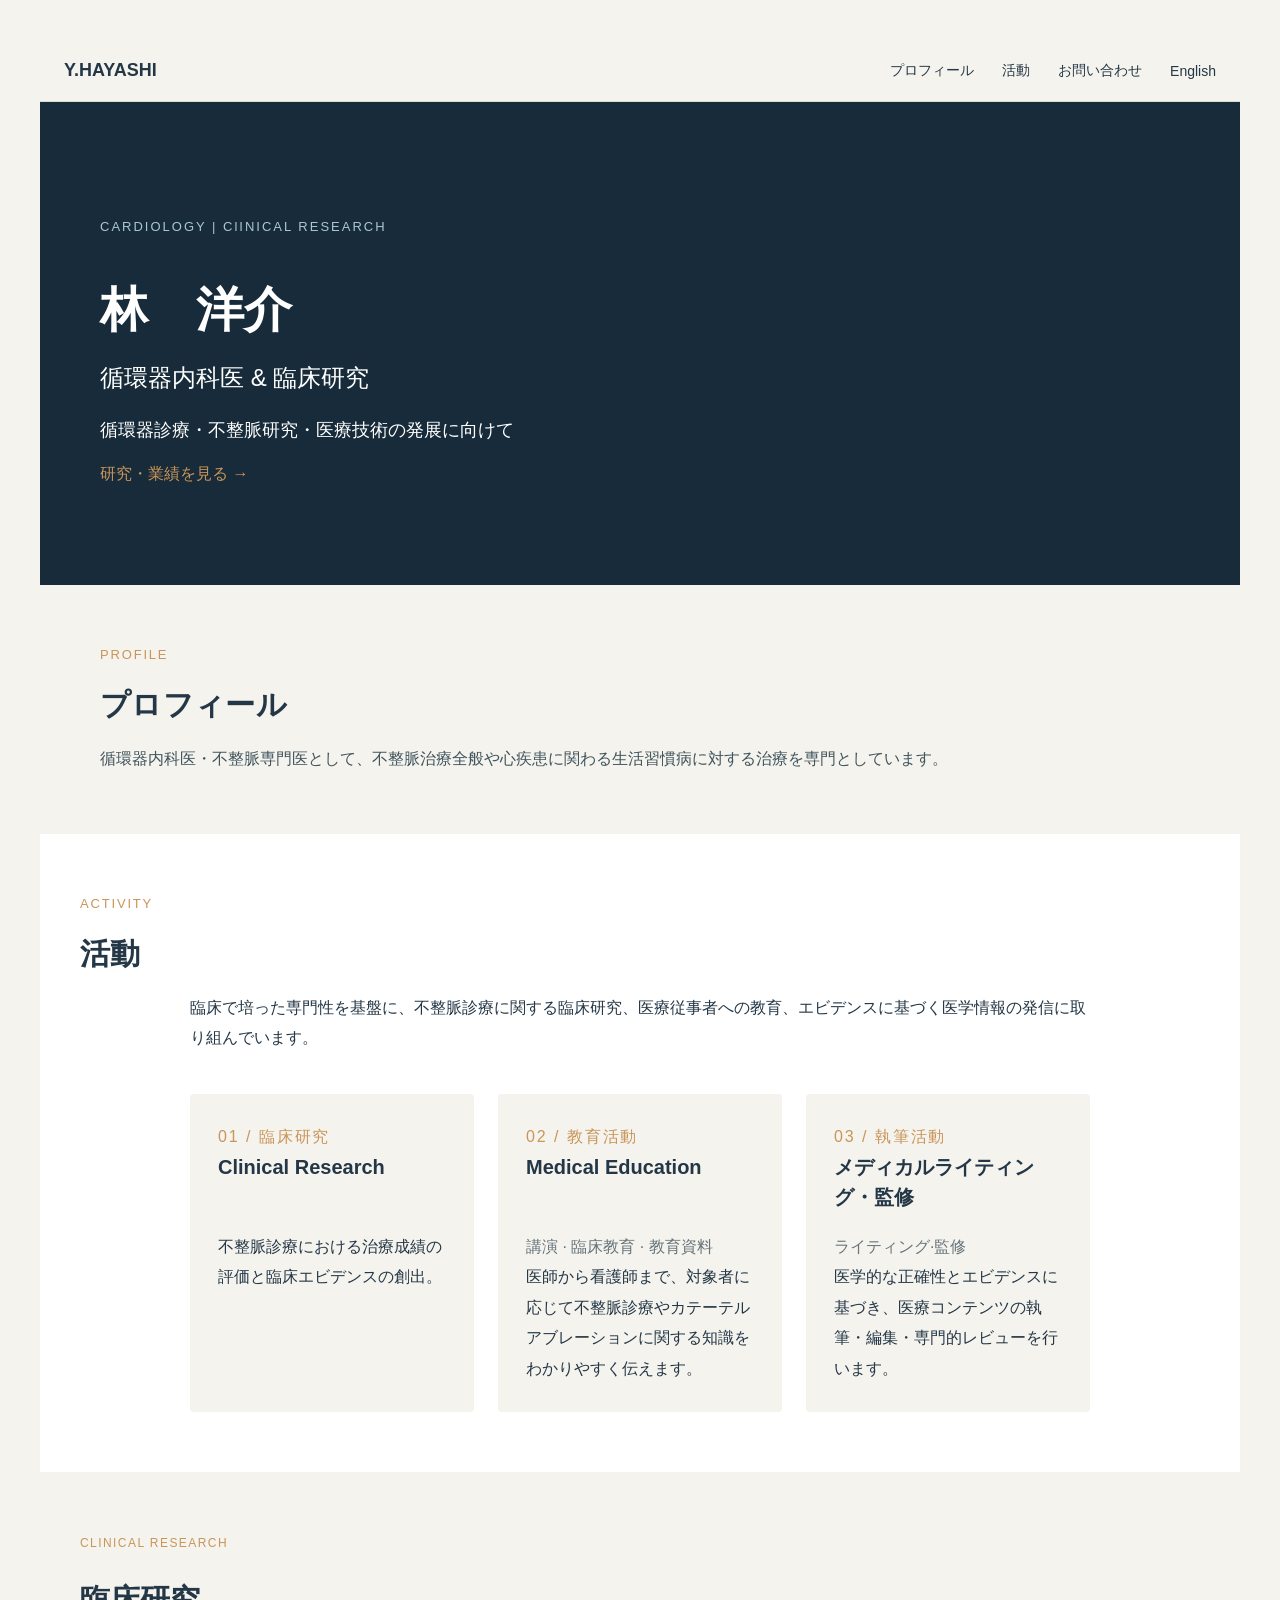
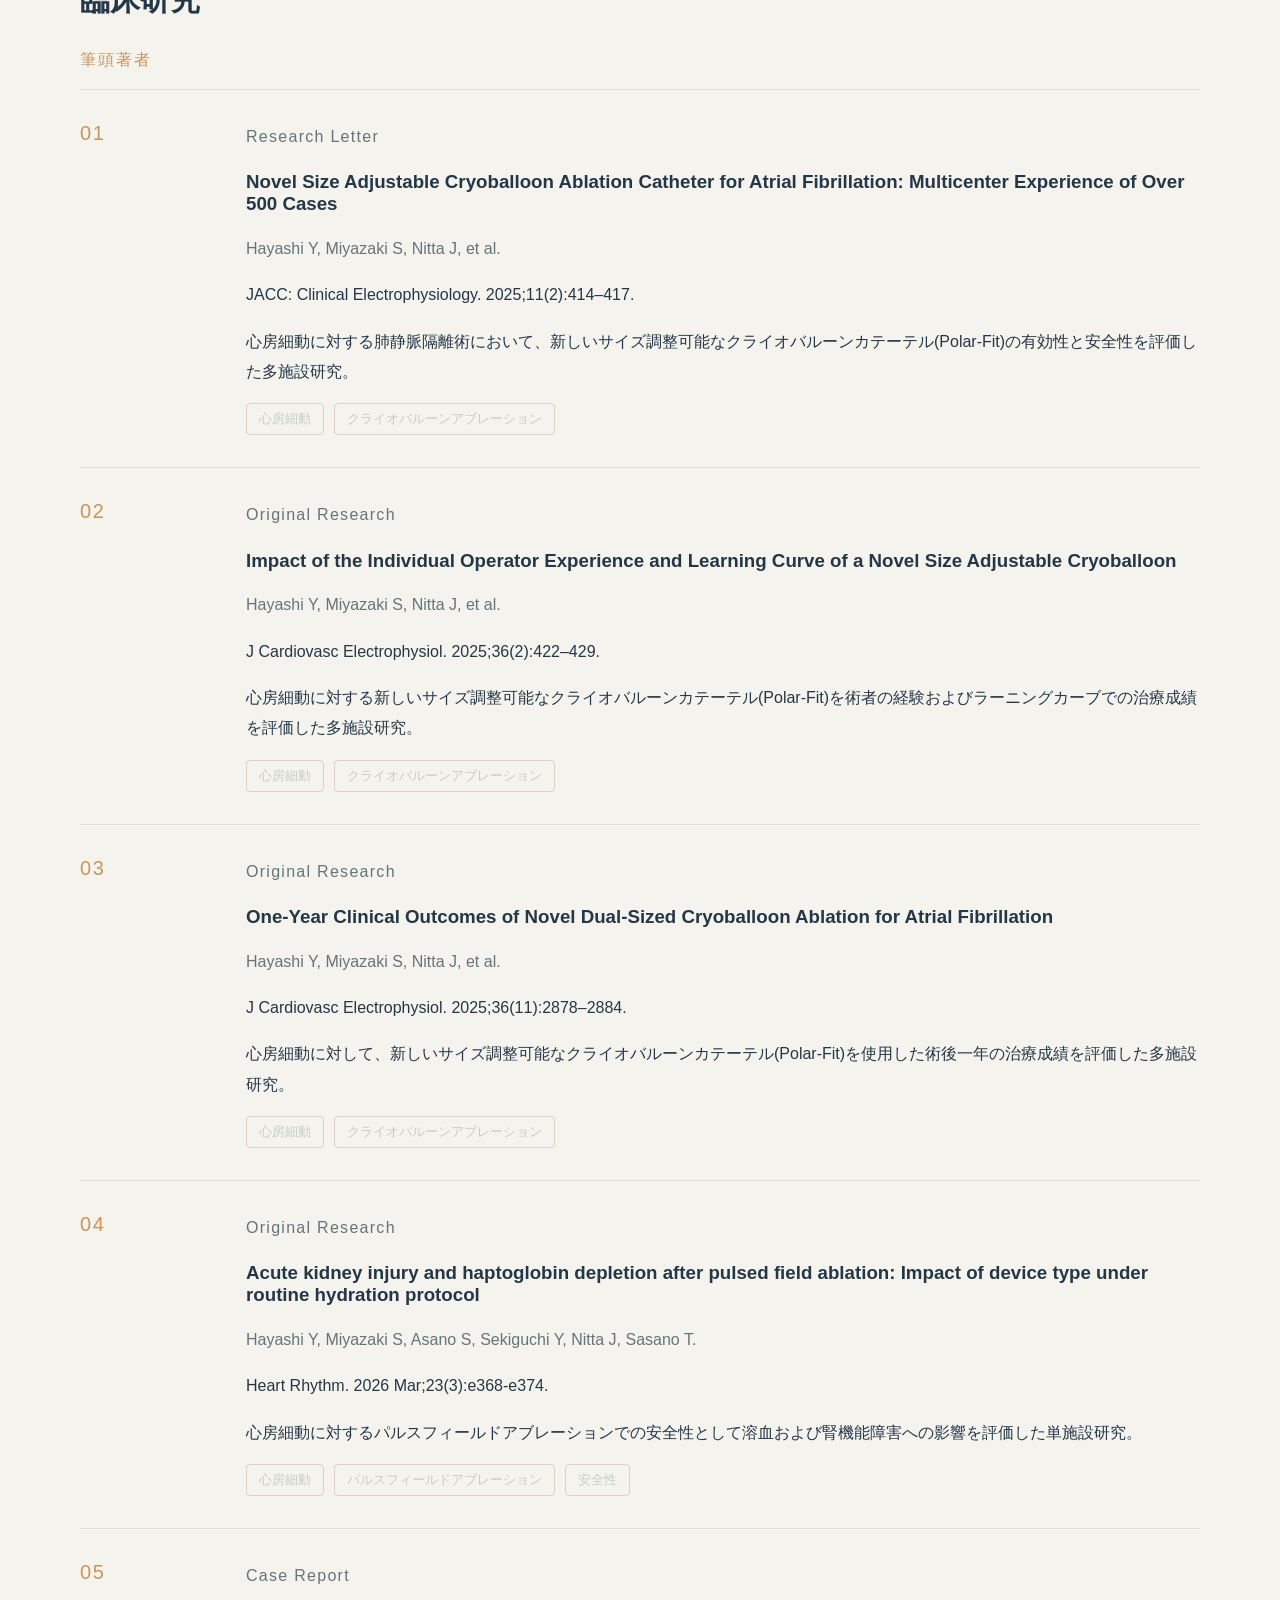
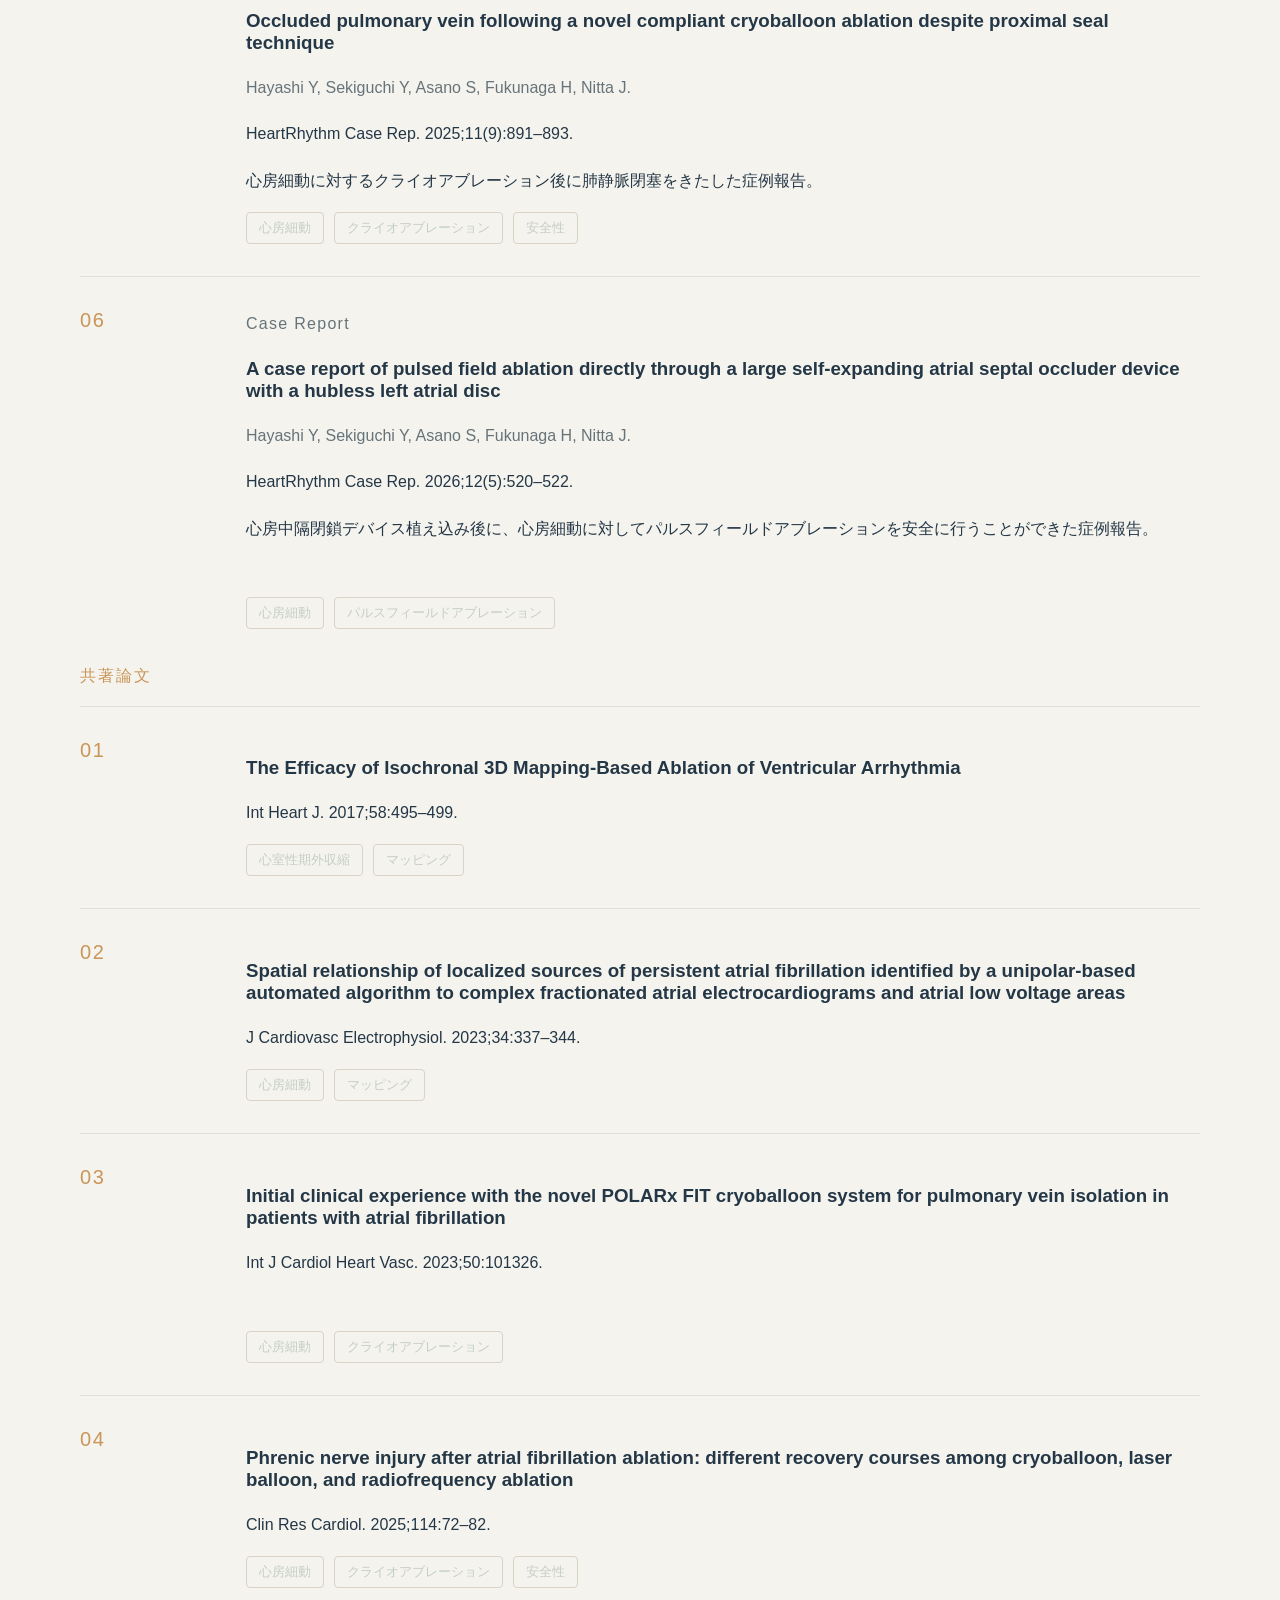
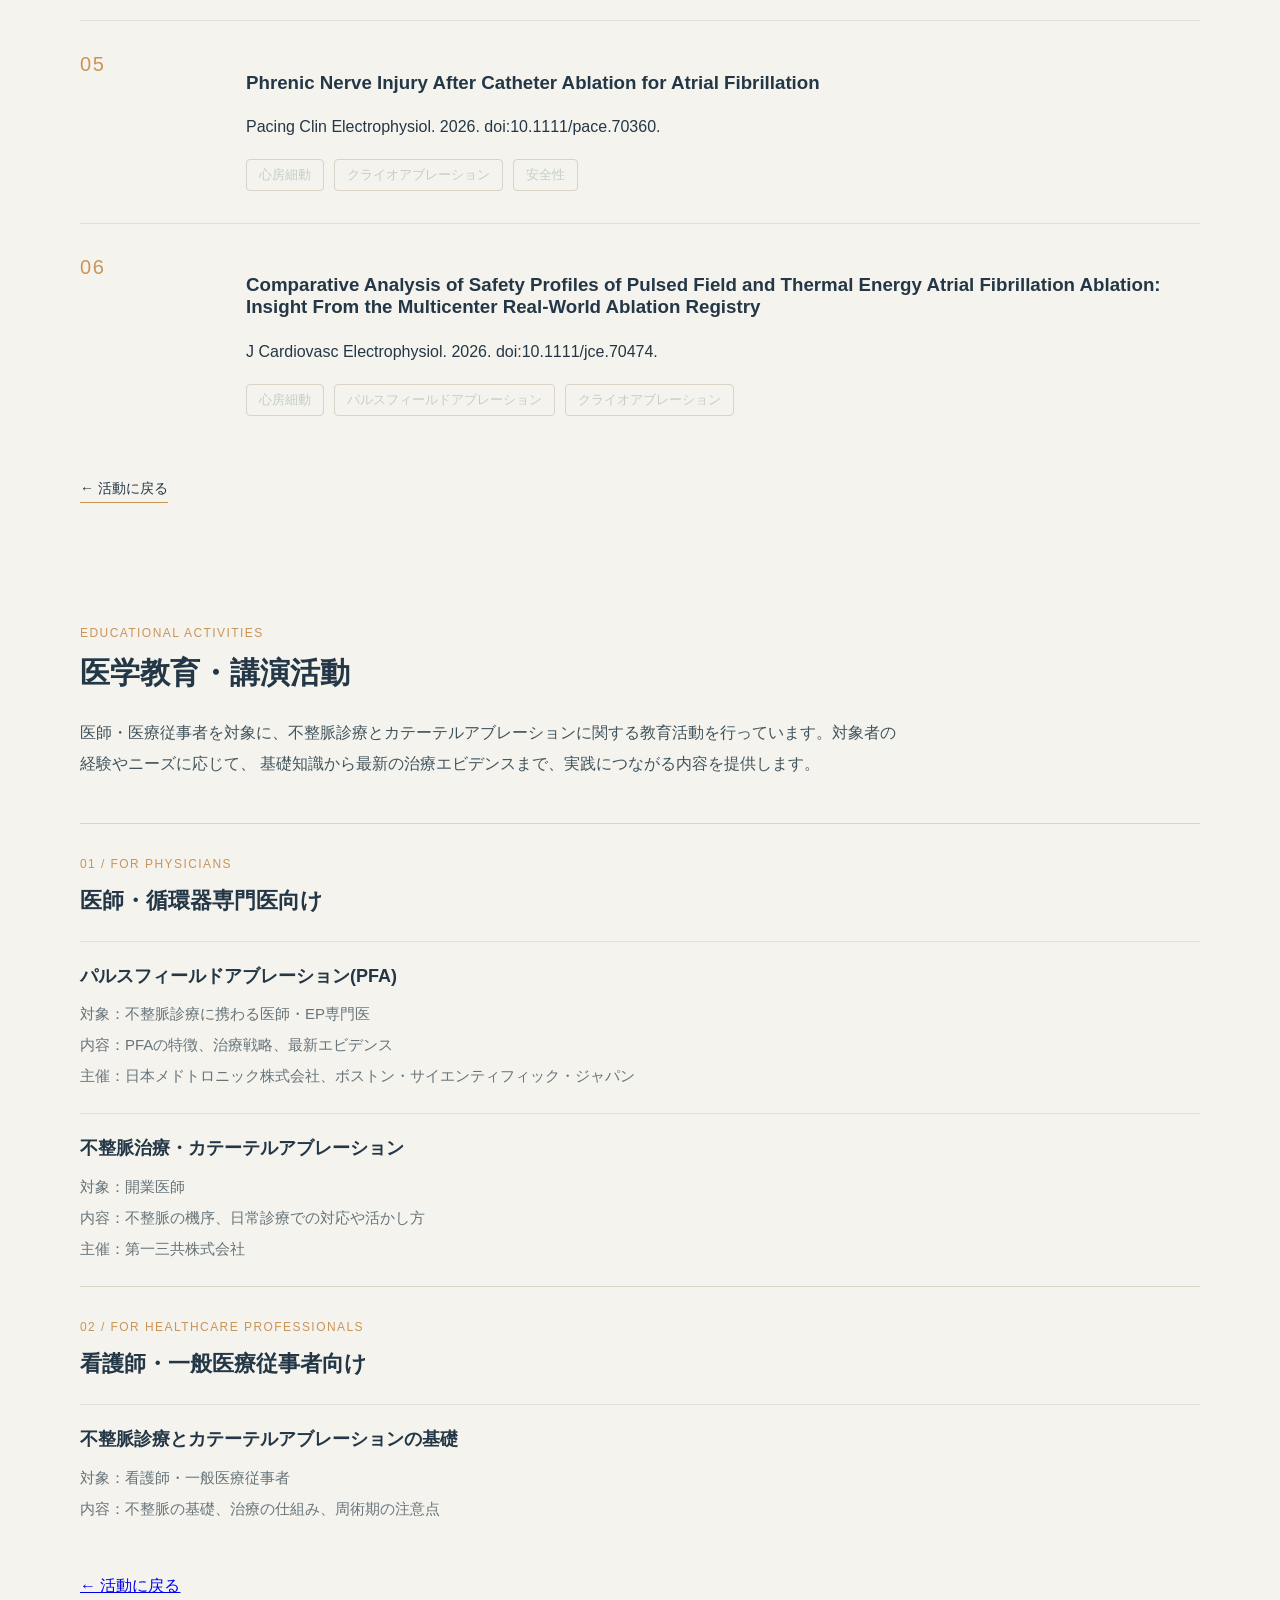
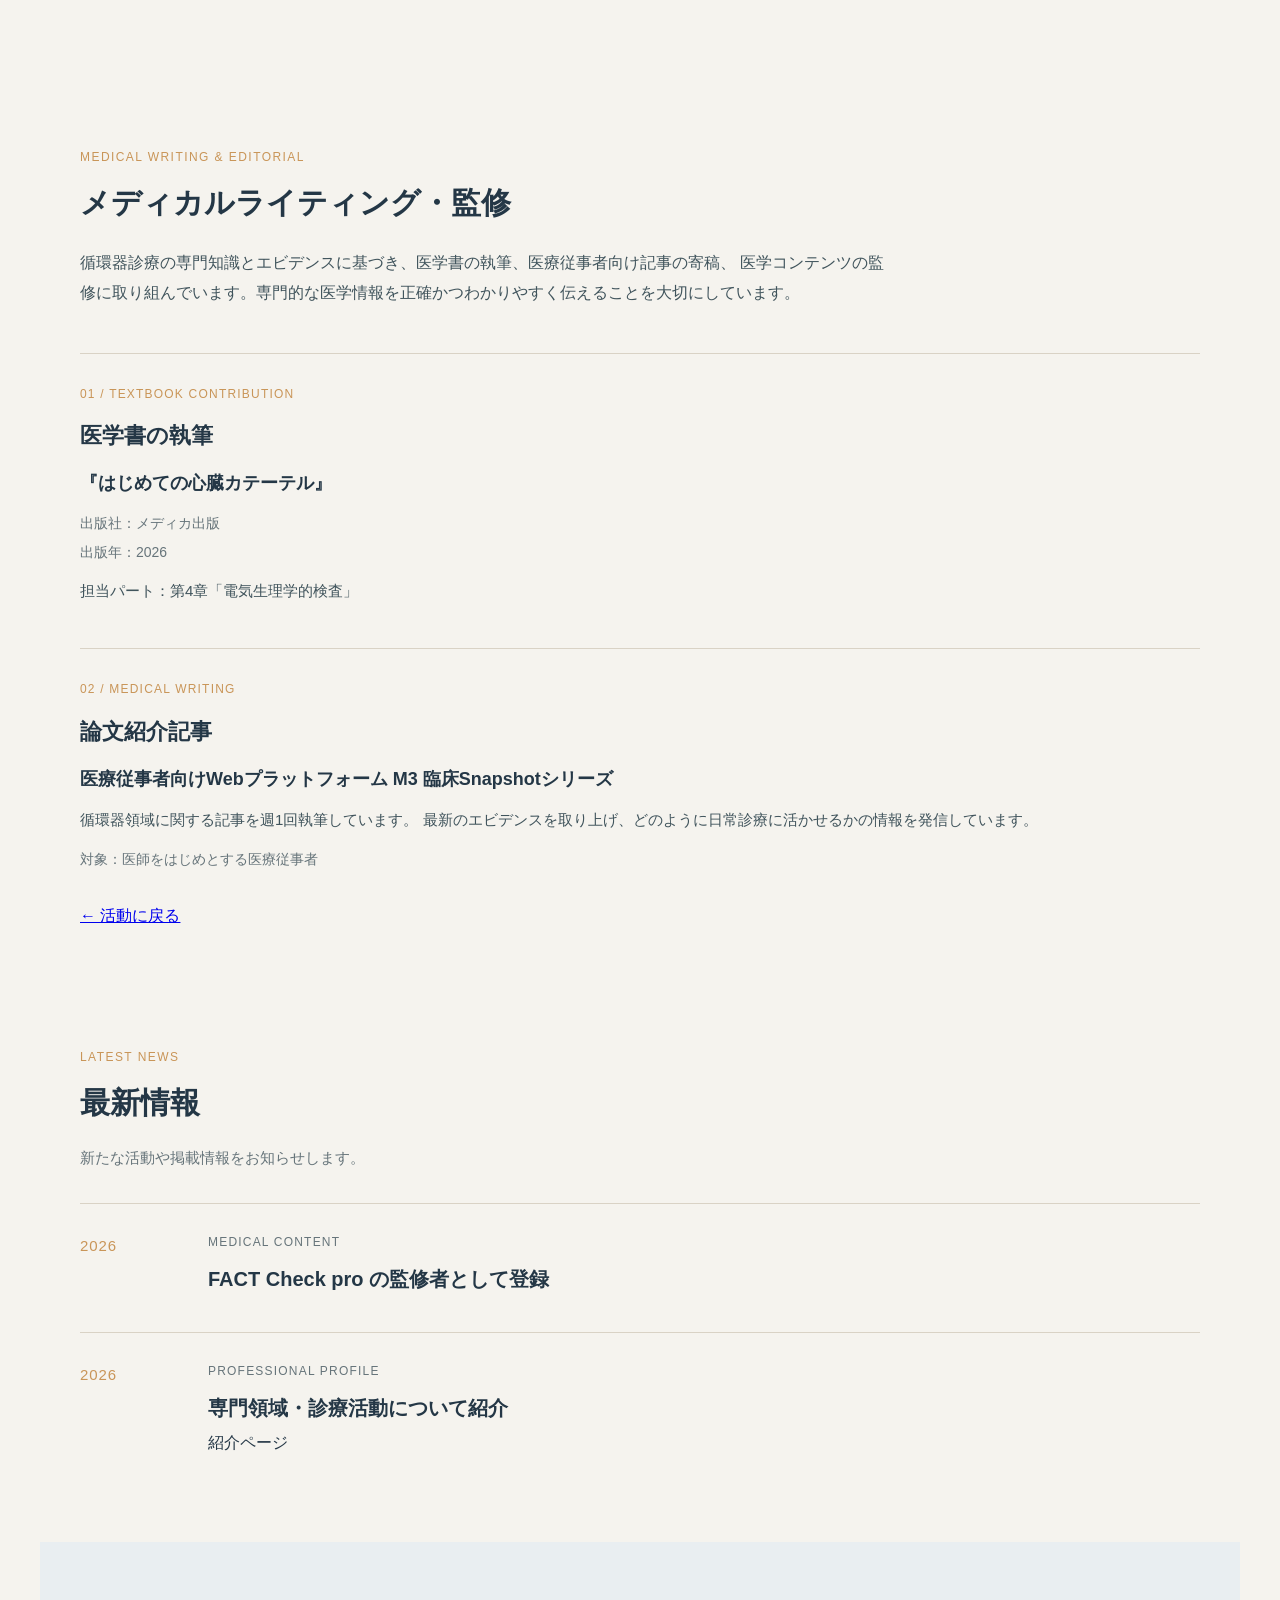
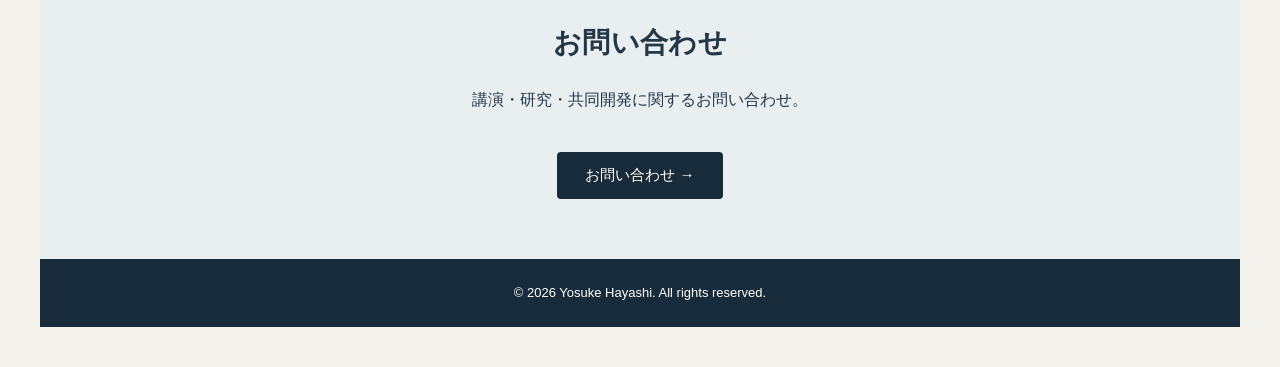
==== commit 6bc8927a: "Update writing section in ja.html" ====
--- a/ja.html
+++ b/ja.html
@@ -386,10 +386,11 @@
           </div>
           <div class='writing-item'>
             <p class='writing-category'> 02 / MEDICAL WRITING</p>
-            <h3>
+            <h3>論文紹介記事</h3>
+            <p class='writing-title'>
               <a href="https://www.m3.com/clinical/news/1338111"
            target="_blank" rel="noopener noreferrer">
-              医療従事者向けWebプラットフォーム M3 臨床Snapshotシリーズ</a></h3>
+              医療従事者向けWebプラットフォーム M3 臨床Snapshotシリーズ</a></p>
             <p class='writing-description'>
               循環器領域に関する記事を週1回執筆しています。
               最新のエビデンスを取り上げ、どのように日常診療に活かせるかの情報を発信しています。 </p>
--- a/style.css
+++ b/style.css
@@ -377,7 +377,7 @@
   color: #c99558;
   font-size: 12px;
   letter-spacing: 0.12em;
-  margin: 0 0 14px;
+  margin: 0 0 8px;
 }
 
 @media (max-width: 600px) {
@@ -755,6 +755,7 @@
 #writing .writing-item h3 a:hover {
   color: #c99558;
   text-decoration: none;
+}
 
 @media (max-width: 600px) {
   #writing-details {
@@ -775,9 +776,6 @@
   }
 }
 
-
-
-/* Latest News */
 #latest-news {
   max-width: 1400px;
   margin: 0 auto;
@@ -842,16 +840,17 @@
   margin: 0;
 }
 
-#latest-news .news-content h3 a,
-#latest-news .news-content h3 a:visited {
+#latest-news .news-content a,
+#latest-news .news-content a:visited {
   color: #243746;
   text-decoration: none;
   transition: color 0.3s ease;
 }
 
-#latest-news .news-content h3 a:hover {
+#latest-news .news-content a:hover {
   color: #c99558;
   text-decoration: none;
+}
 
 @media (max-width: 600px) {
   #latest-news {
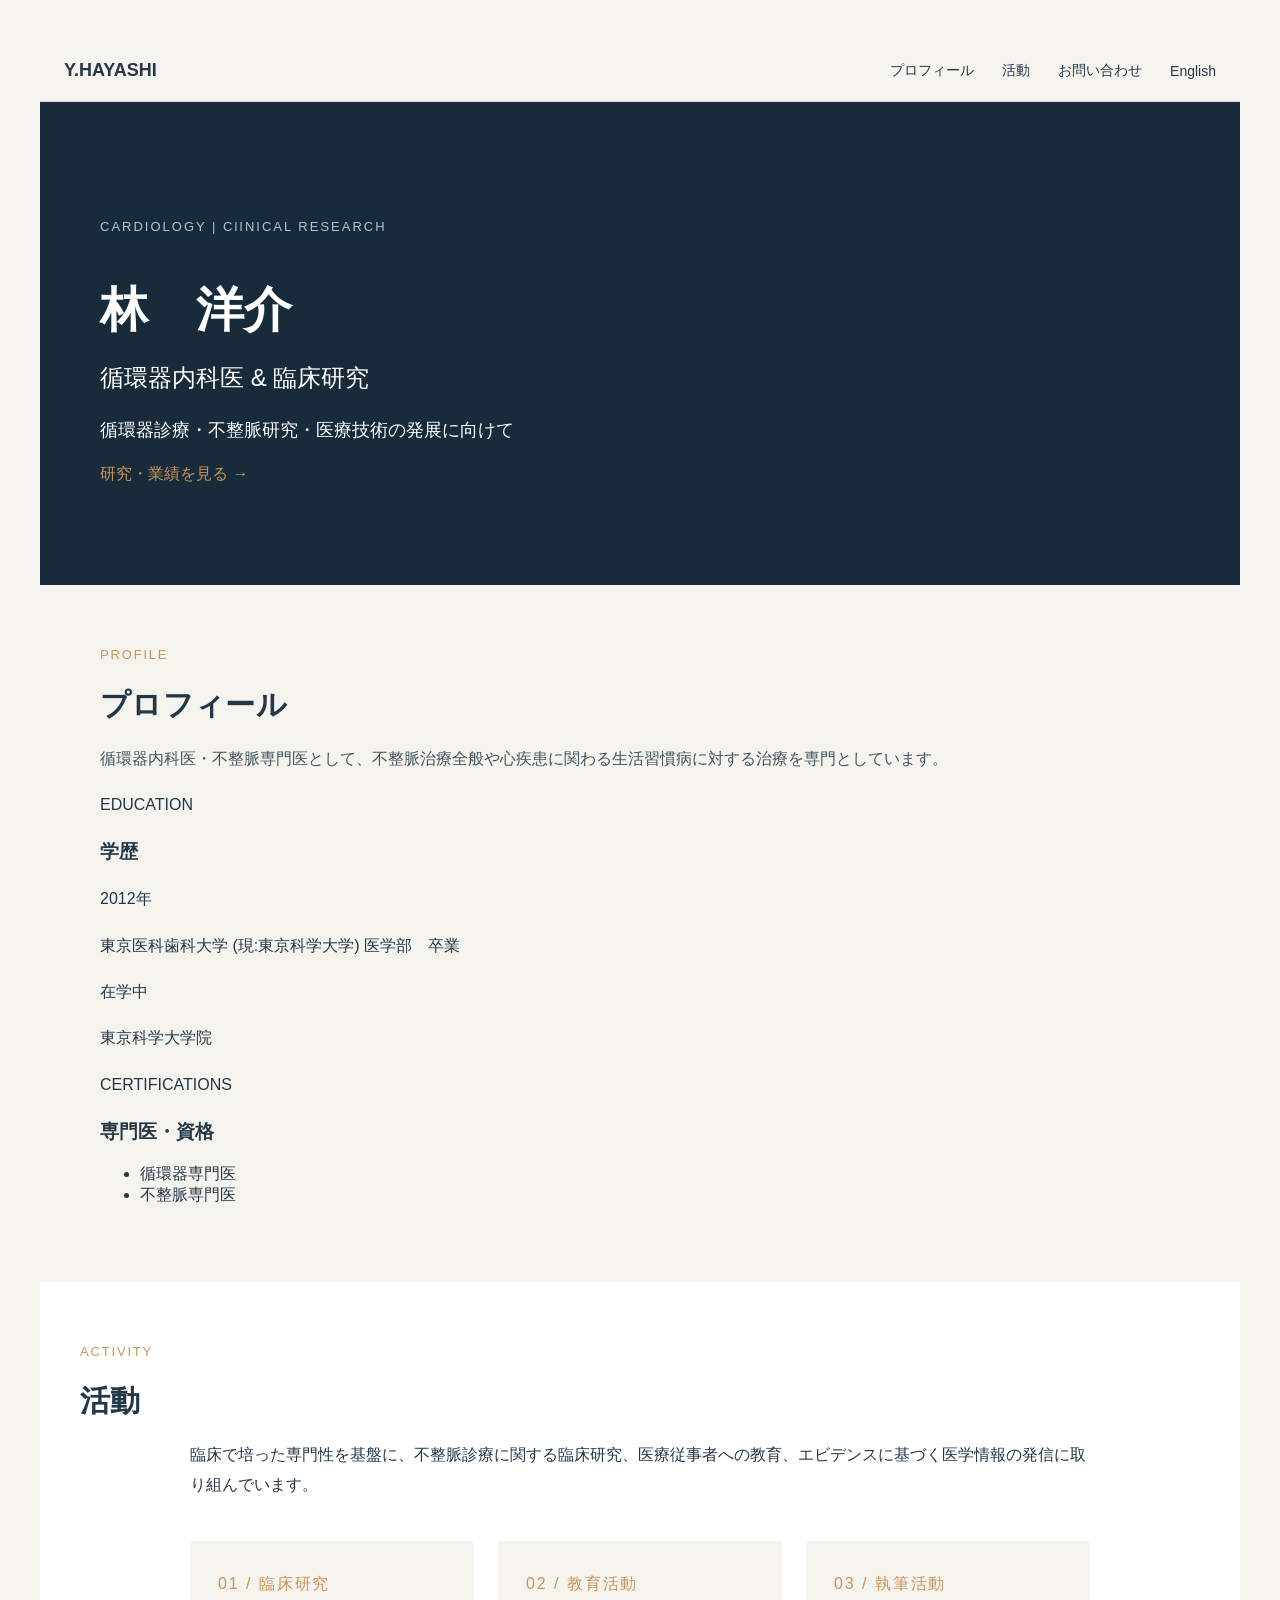
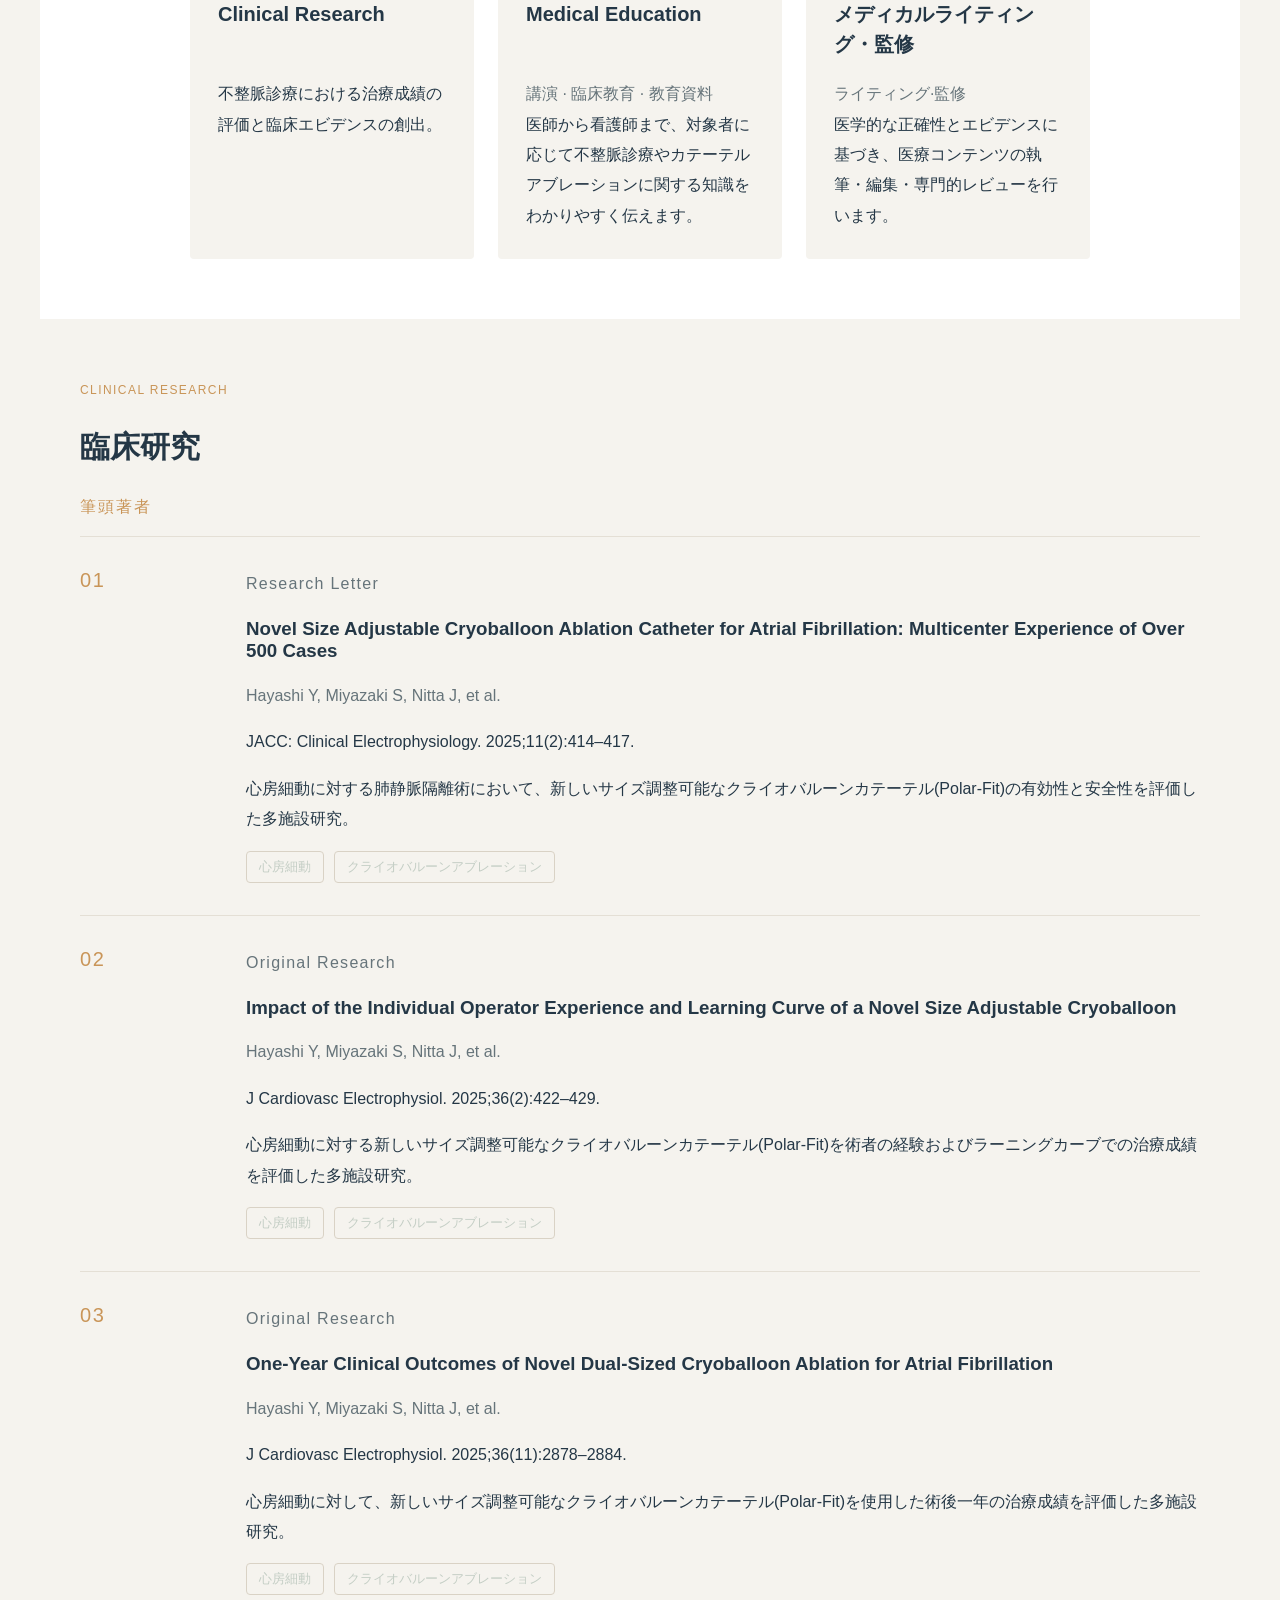
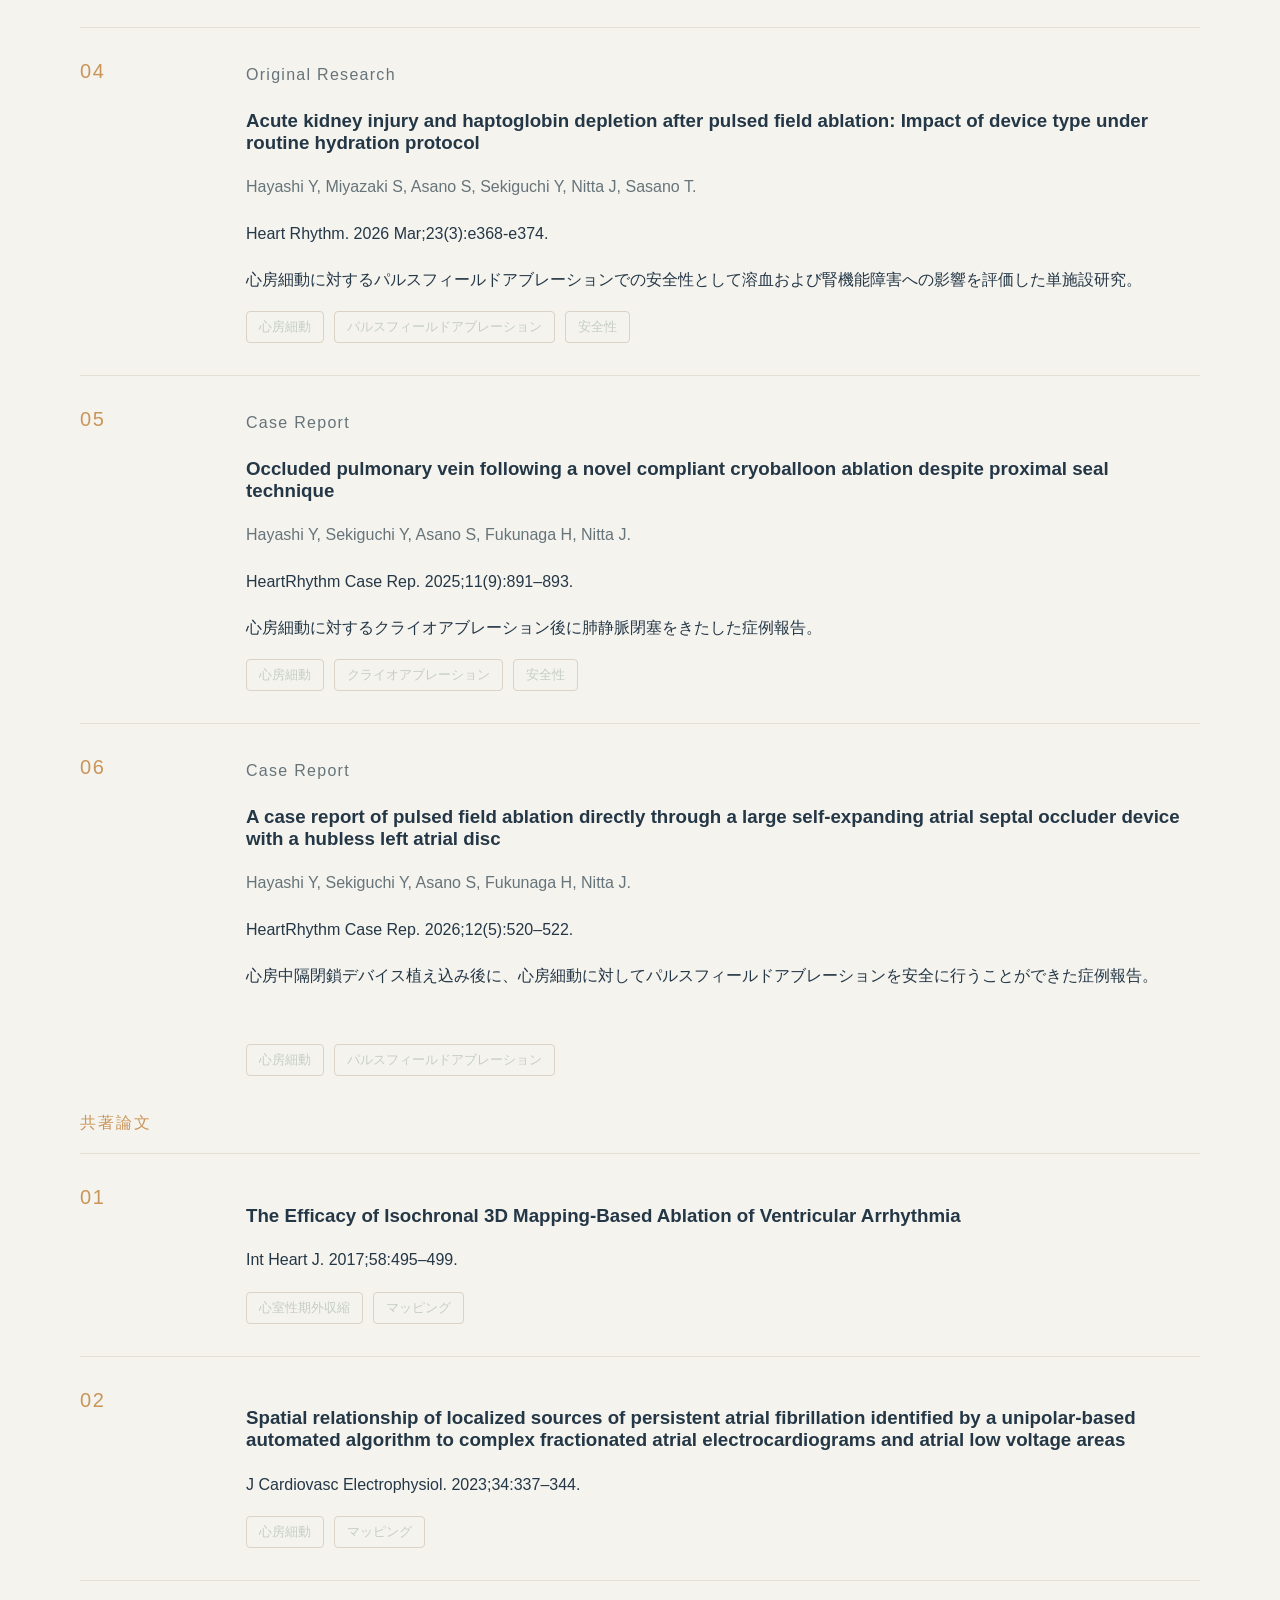
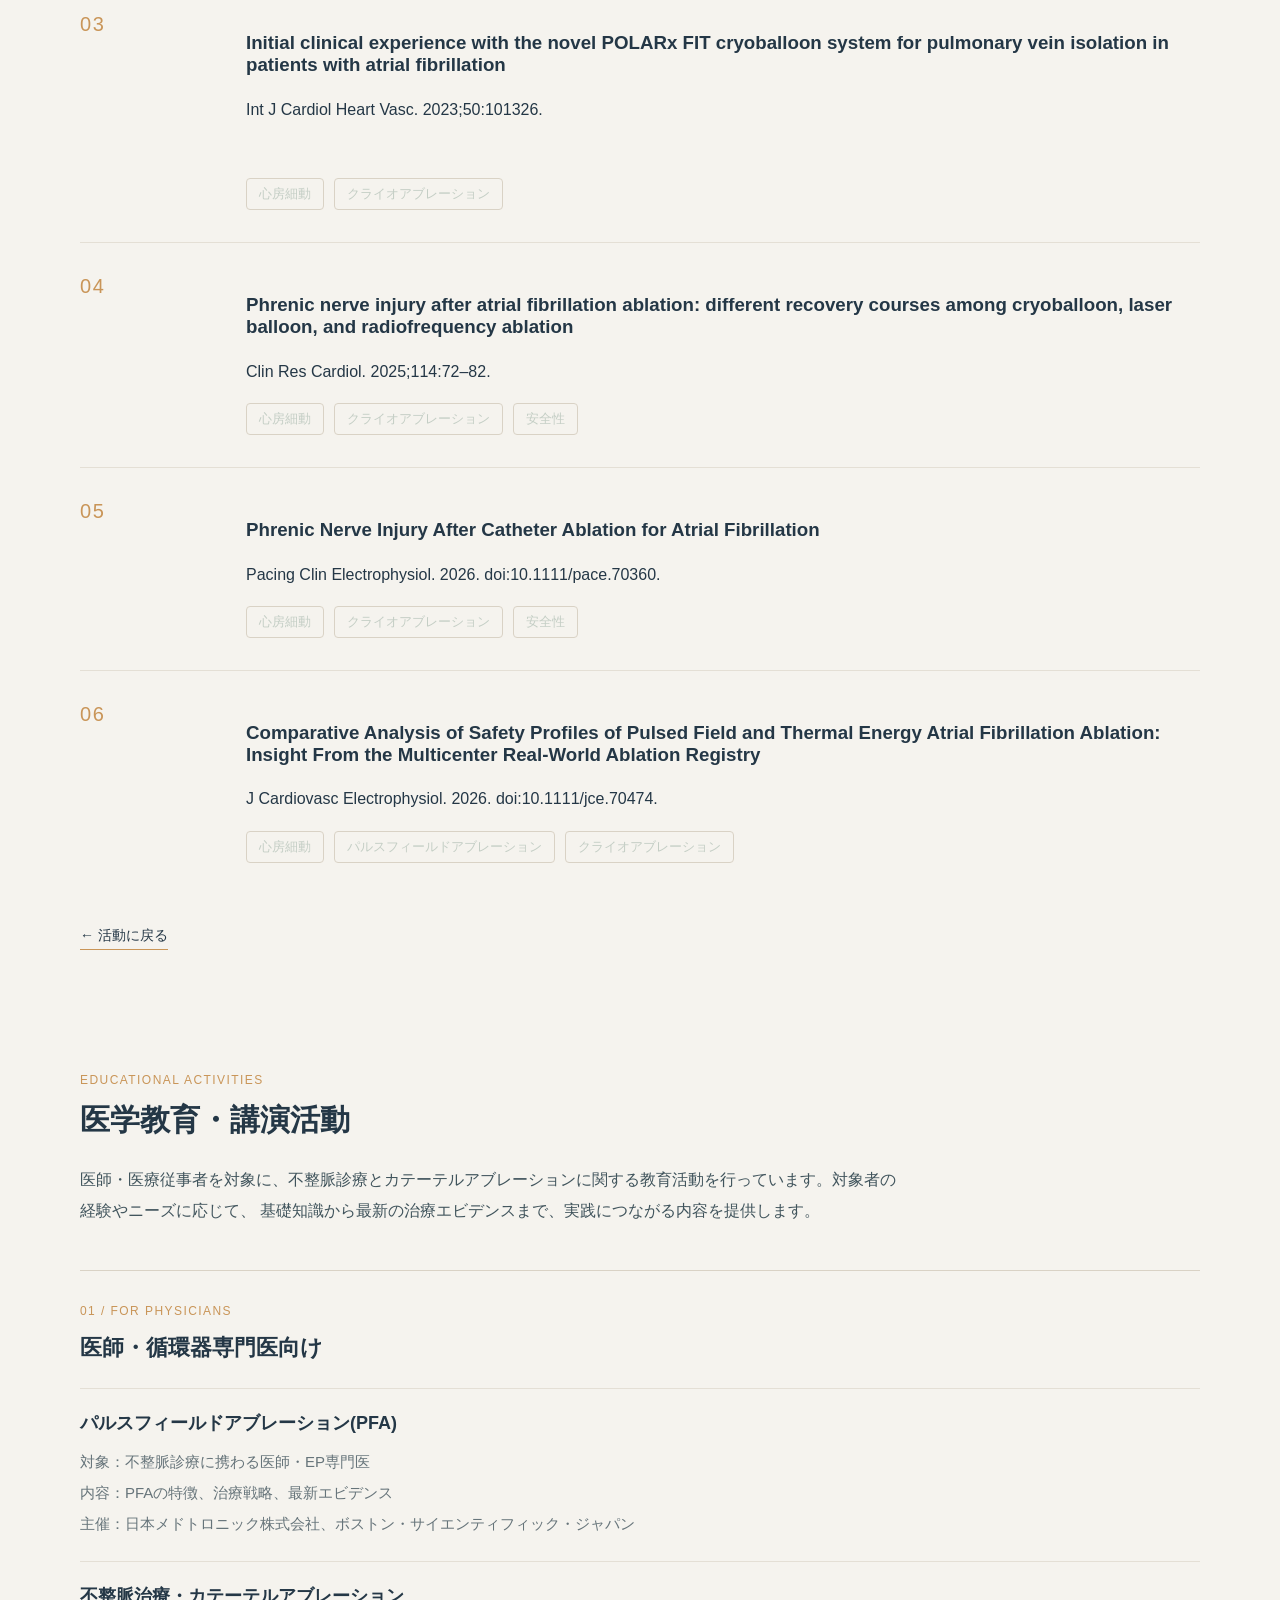
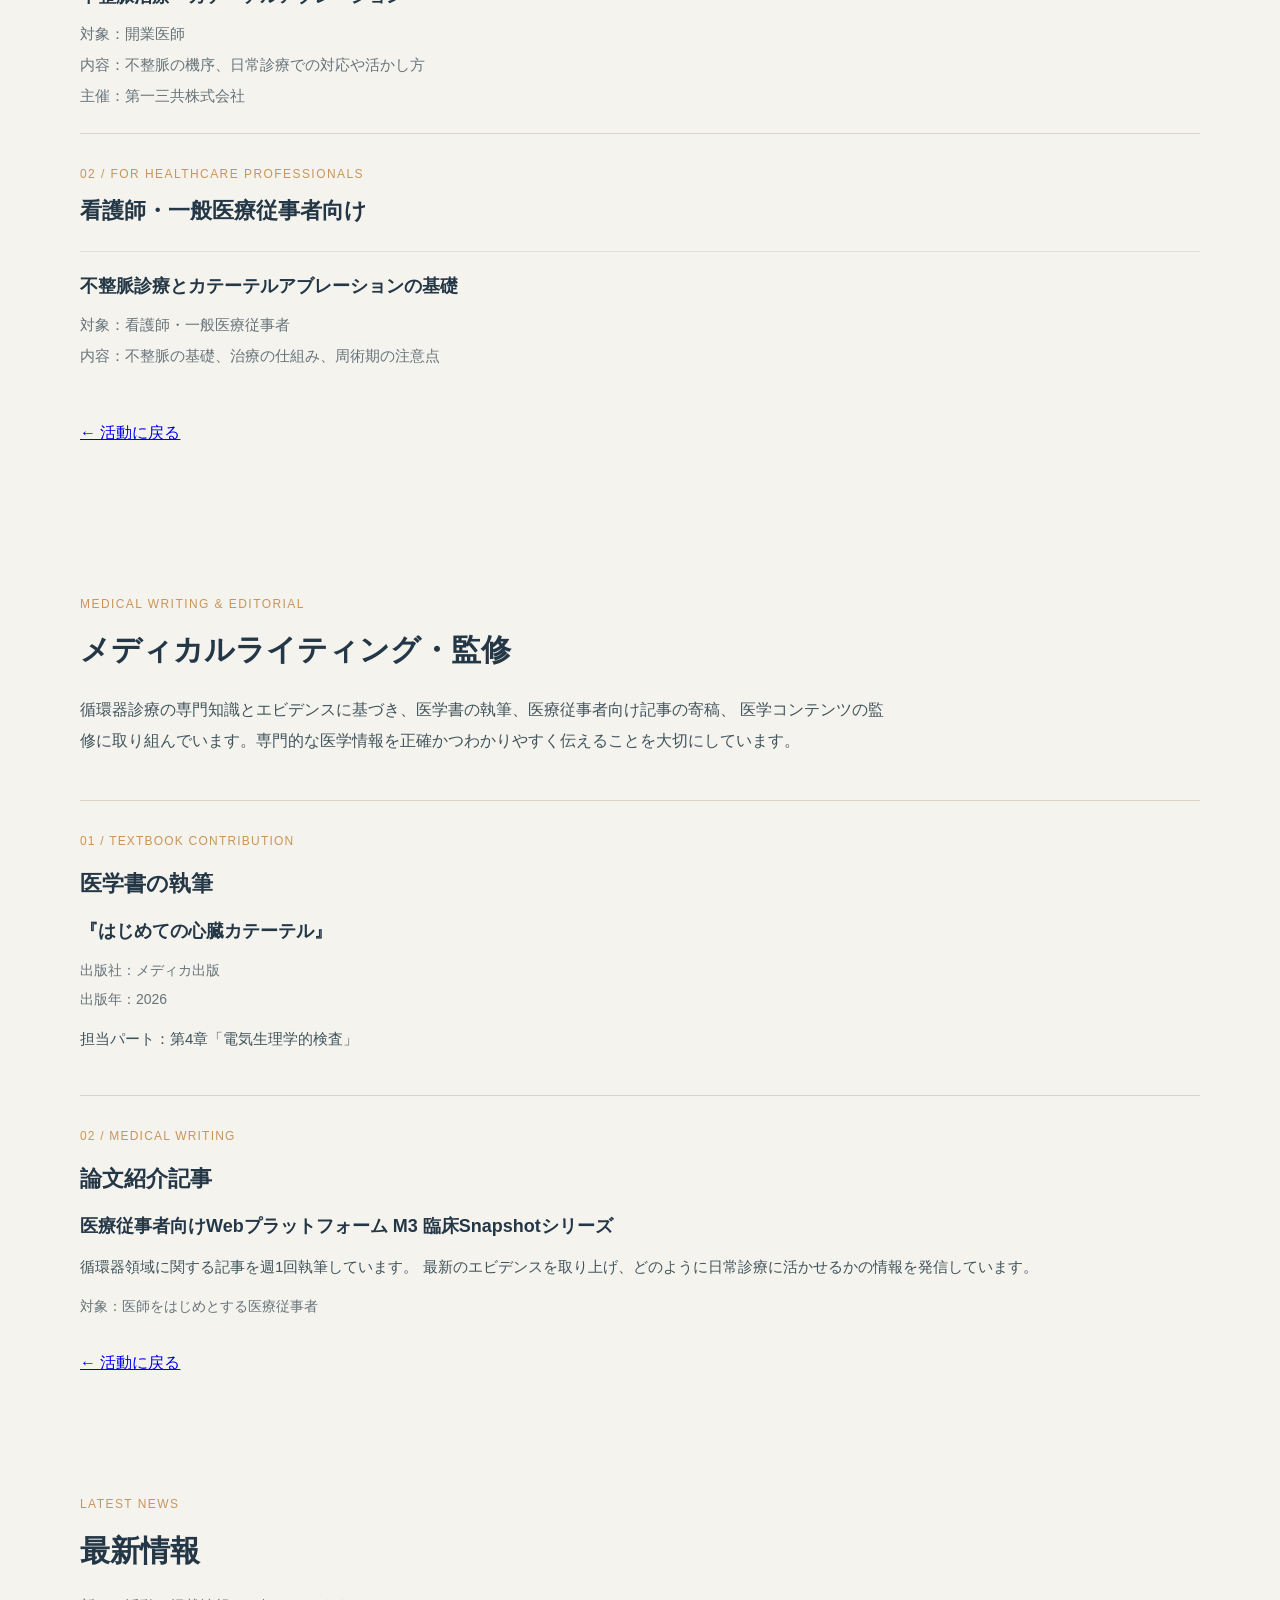
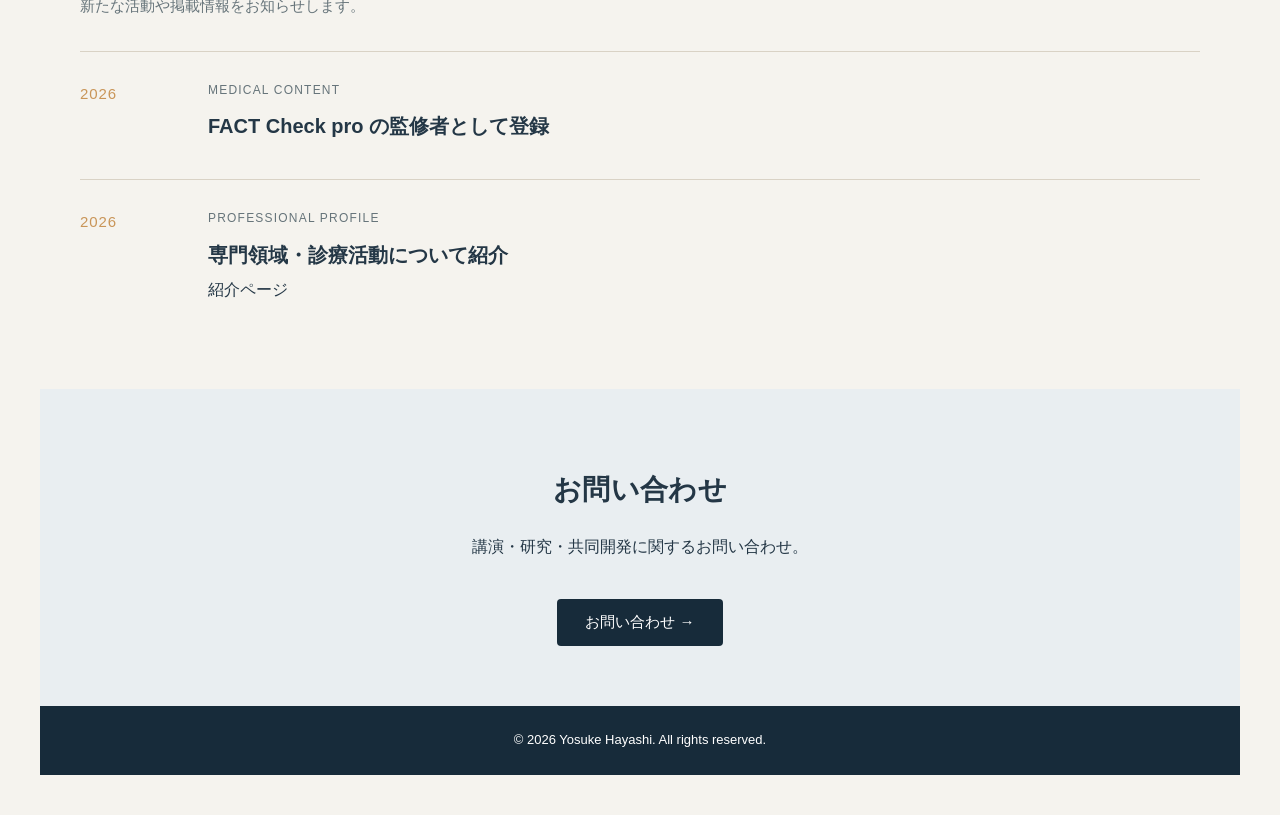
==== commit 0916c02c: "Add profile details and education section" ====
--- a/ja.html
+++ b/ja.html
@@ -39,6 +39,35 @@
         <p class='section-eyebrow'>PROFILE </p>
         <h2>プロフィール</h2>
         <p>循環器内科医・不整脈専門医として、不整脈治療全般や心疾患に関わる生活習慣病に対する治療を専門としています。</p>
+        
+        <div class='profile-details'>
+          <div class='profile-card'>
+            <p class='profile-card-label'>EDUCATION</p>
+            <h3>学歴</h3>
+            <div class='profile-timeline'>
+              <div class='profile-timeline-item'>
+                <p class='profile-year'>2012年</p>
+                <p class='profile-description'>
+                  東京医科歯科大学 (現:東京科学大学) 医学部　卒業</p>
+              </div>
+              <div class='profile-timeline-item'>
+                <p class='profile-year'>在学中</p>
+                <p class='profile-description'>
+                  東京科学大学院</p>
+              </div>
+            </div>
+          </div>        
+          <div class='profile-card'>
+            <p class='profile-card-label'>CERTIFICATIONS</p>
+            <h3>専門医・資格</h3>
+
+            <ul class='profile-certification-list'>
+              <li>循環器専門医</li>
+              <li>不整脈専門医</li>
+            </ul>
+          </div>
+        </div>
+                
       </section>
 
       <section id='research'>
--- a/style.css
+++ b/style.css
@@ -635,7 +635,8 @@
   margin: 4px 0;
 }
 
-#education > a {
+#education > a,
+#education > a:visited {
   display: inline-block;
   margin-top: 24px;
   padding-bottom: 5px;
@@ -647,7 +648,8 @@
 }
 
 #education > a:hover {
-  color: #527b91;
+  color: #c99558
+  text-decoration:none;
 }
 
 @media (max-width: 600px) {
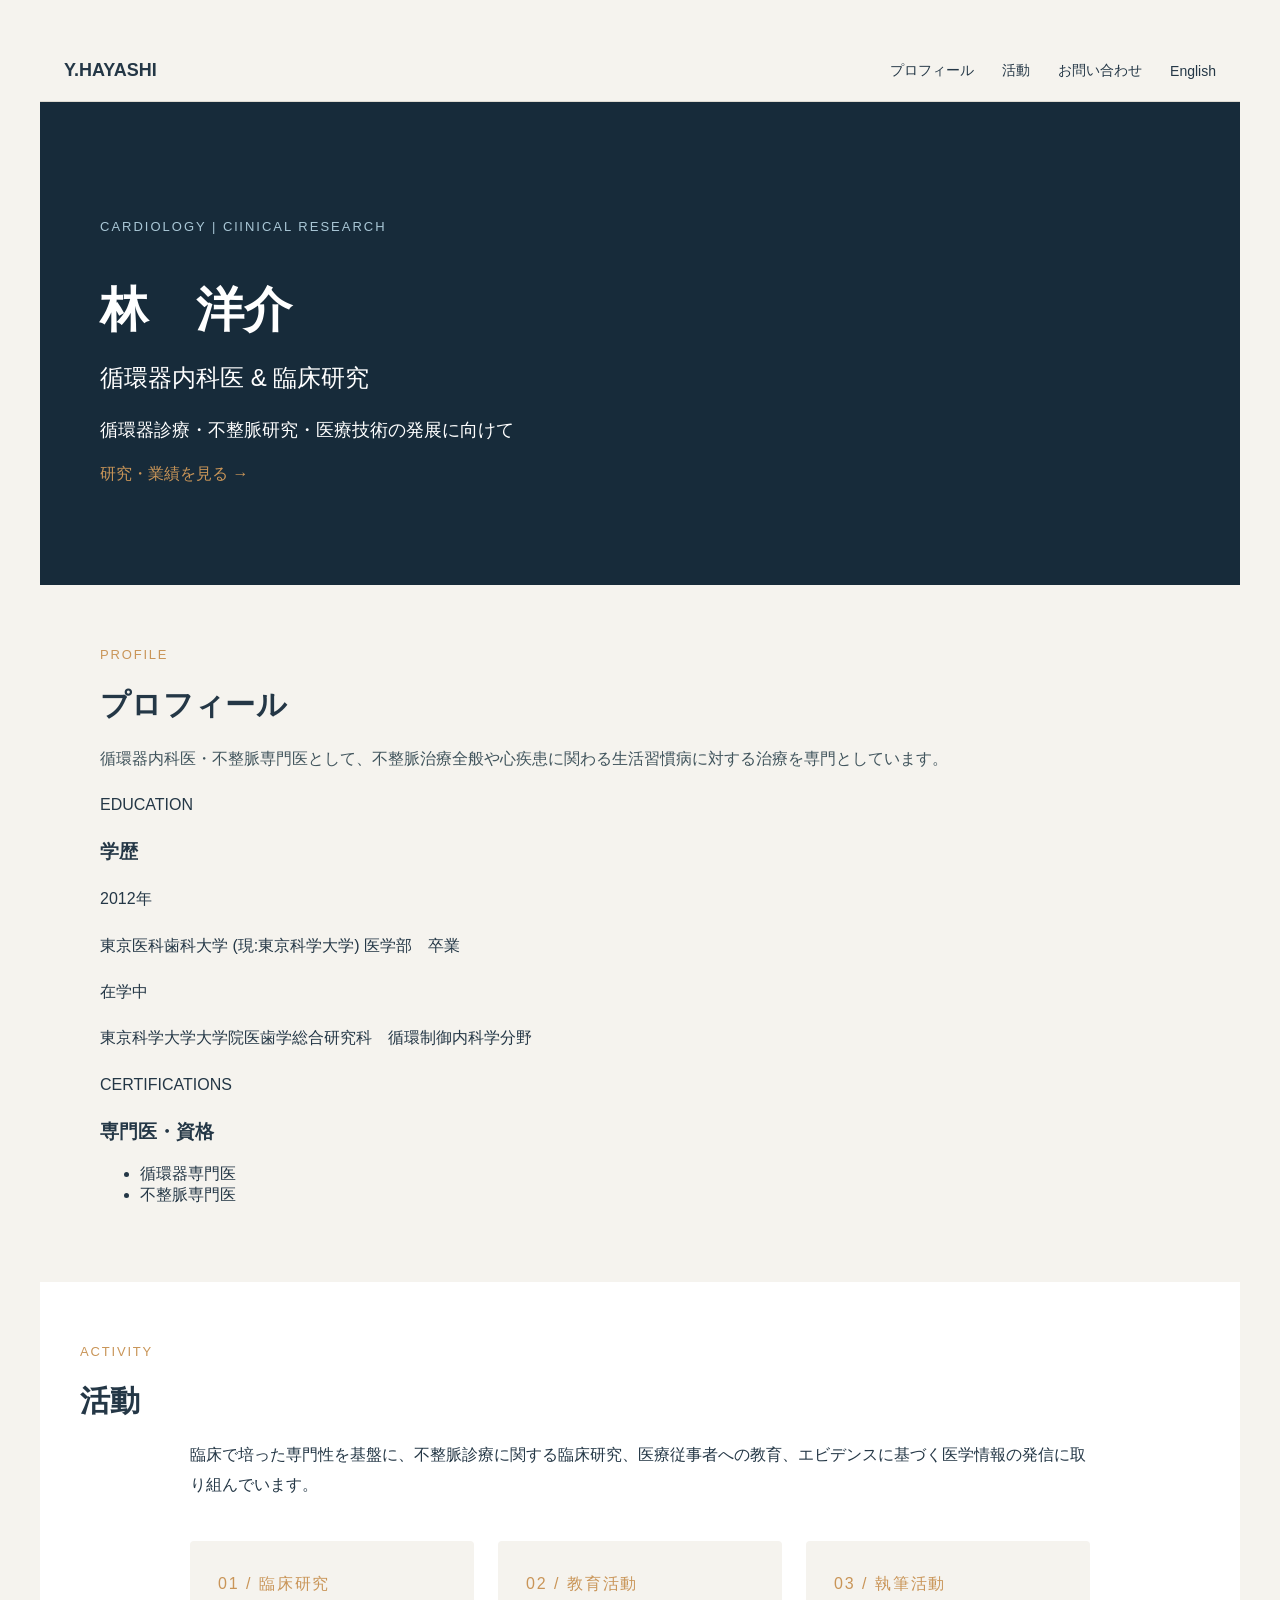
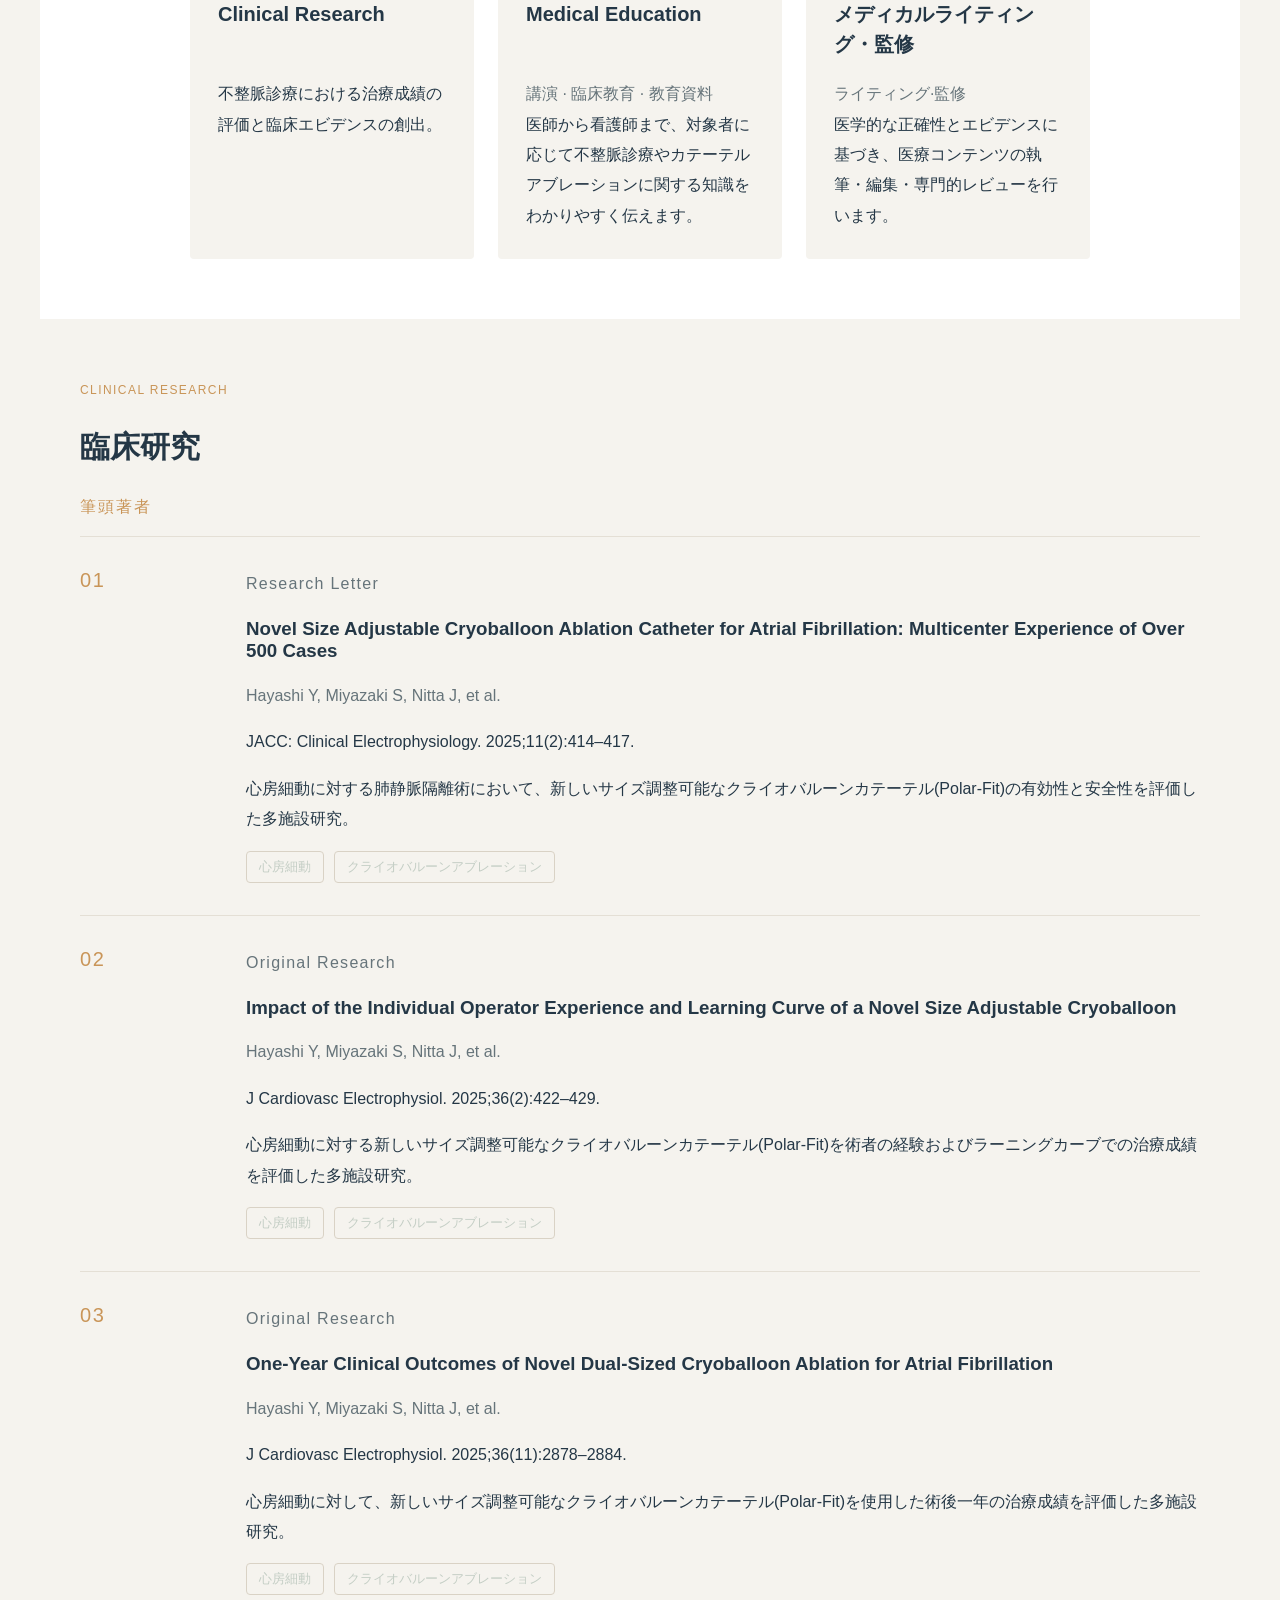
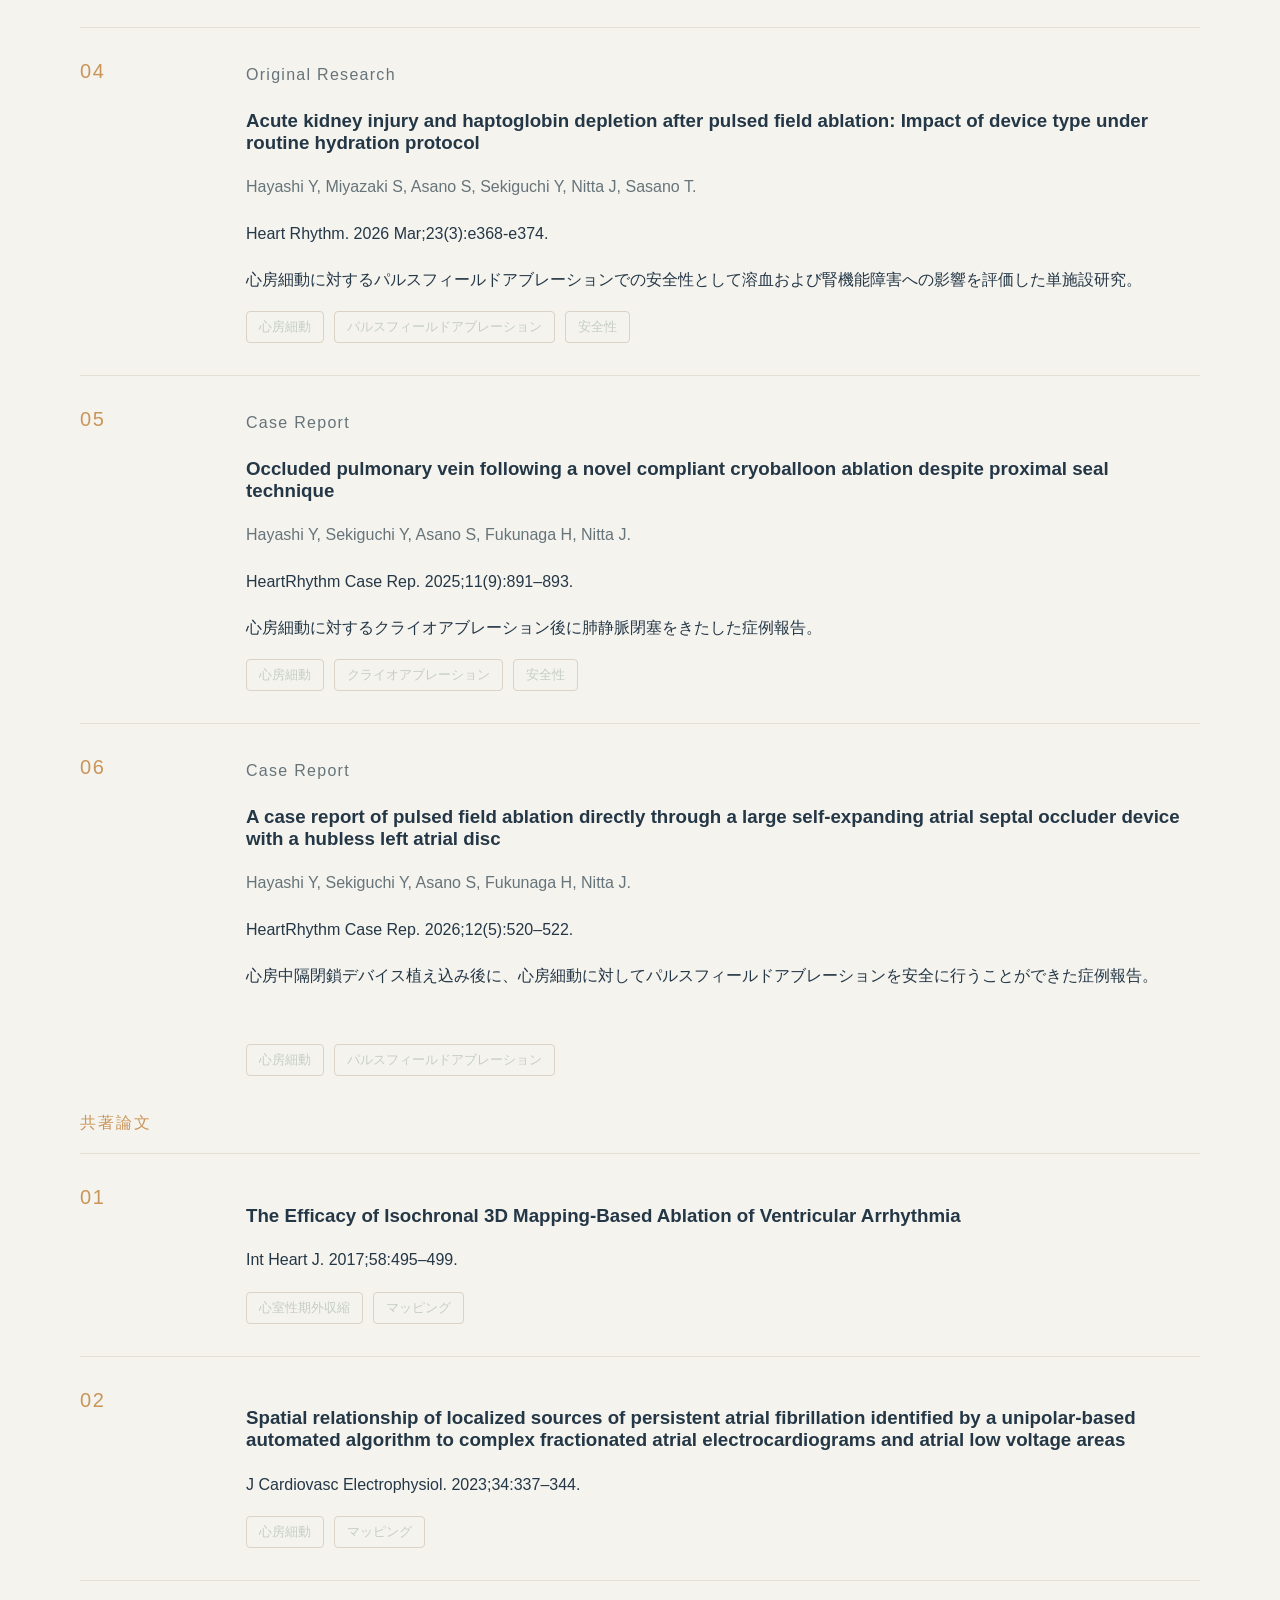
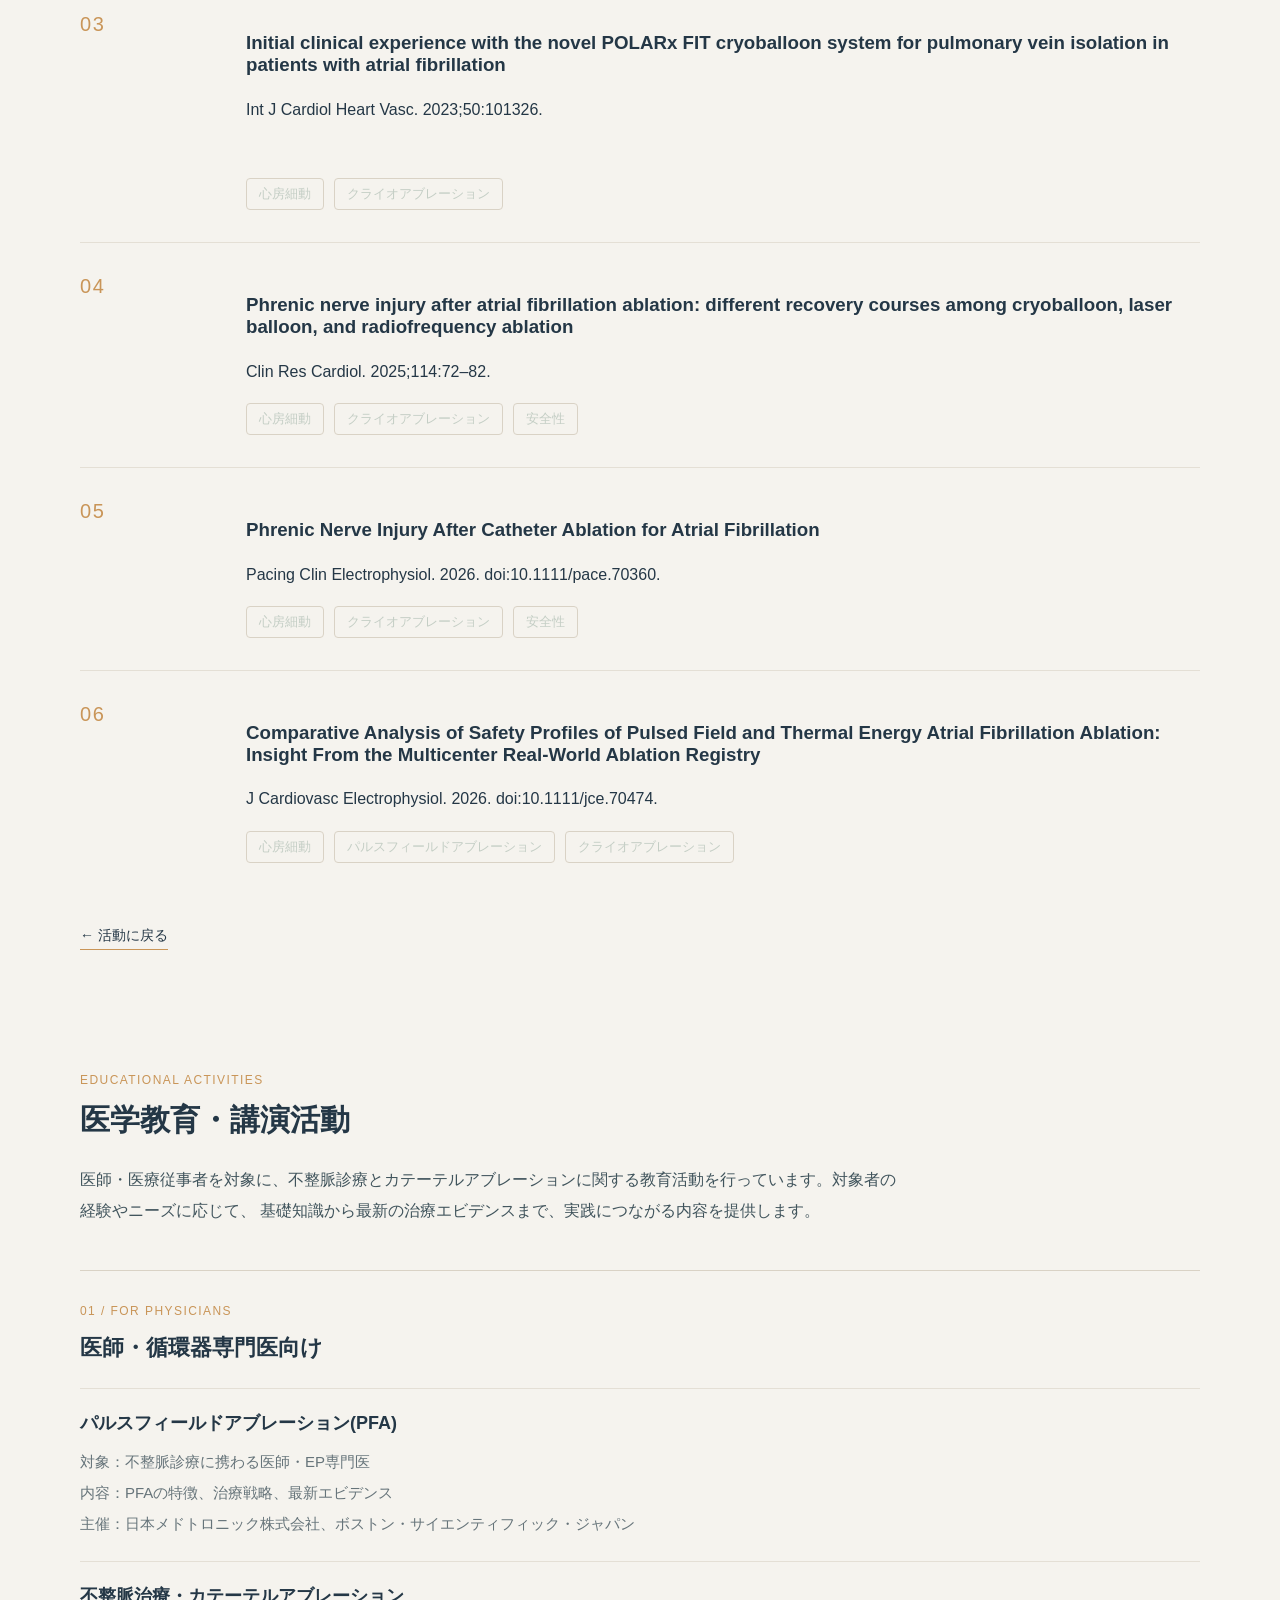
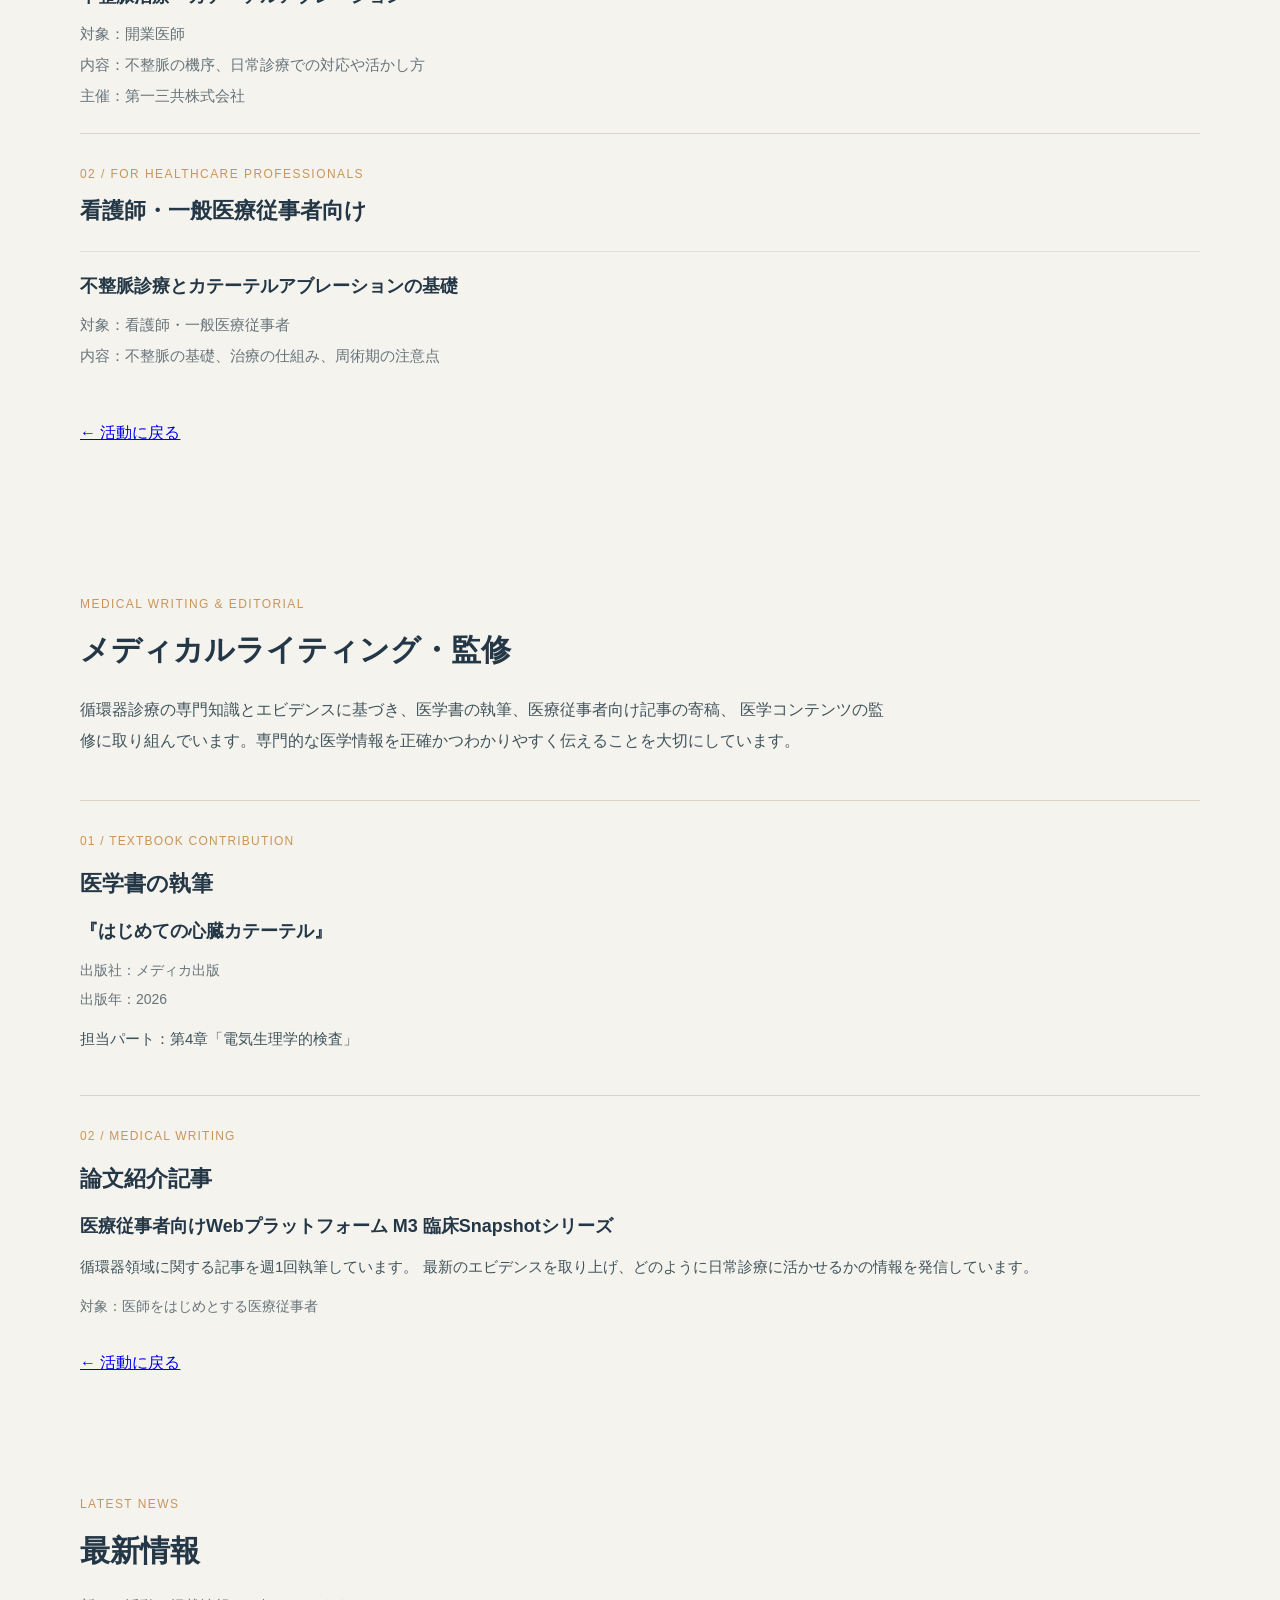
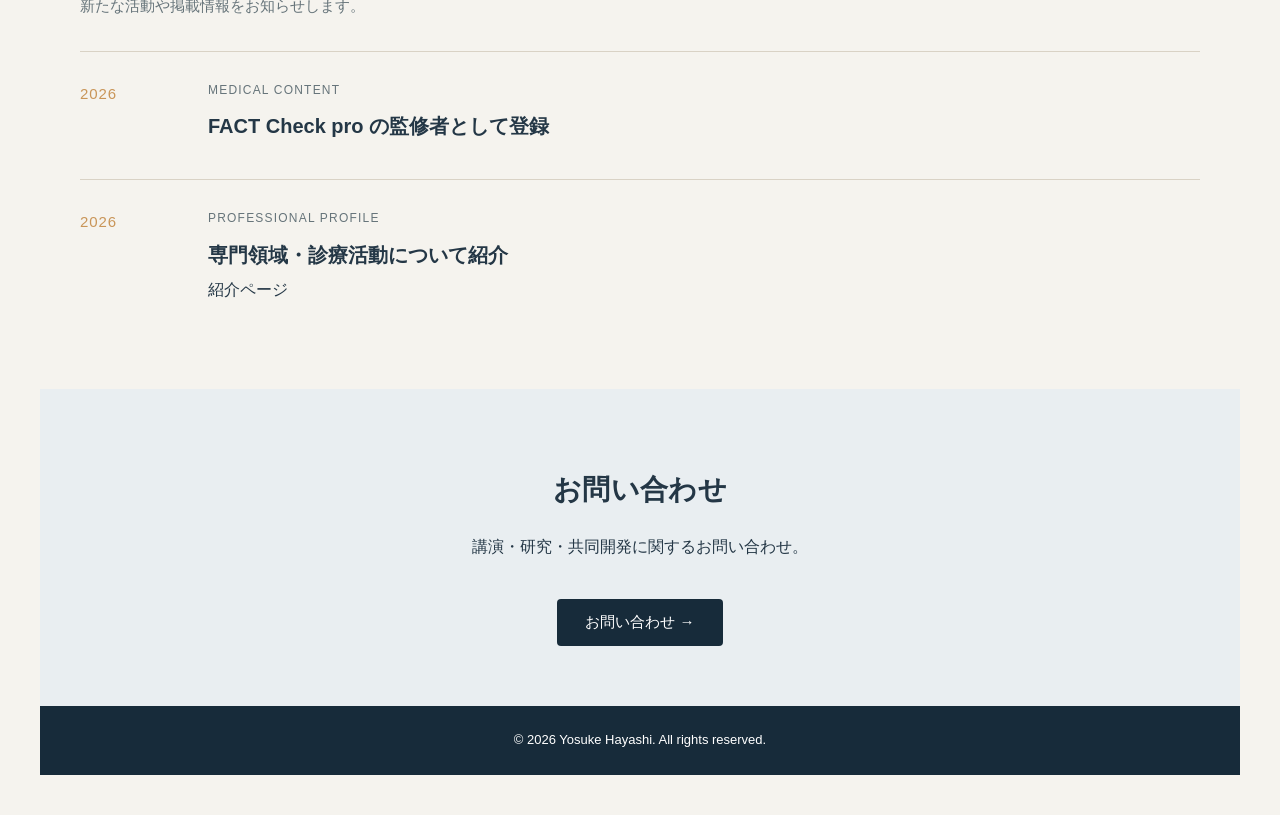
==== commit cdeaa883: "Update educational institution name in ja.html" ====
--- a/ja.html
+++ b/ja.html
@@ -53,7 +53,7 @@
               <div class='profile-timeline-item'>
                 <p class='profile-year'>在学中</p>
                 <p class='profile-description'>
-                  東京科学大学院</p>
+                  東京科学大学大学院医歯学総合研究科　循環制御内科学分野</p>
               </div>
             </div>
           </div>        
--- a/style.css
+++ b/style.css
@@ -754,7 +754,7 @@
   transition: color 0.3s ease;
 }
 
-#writing .writing-item h3 a:hover {
+#writing .writing-item a:hover {
   color: #c99558;
   text-decoration: none;
 }
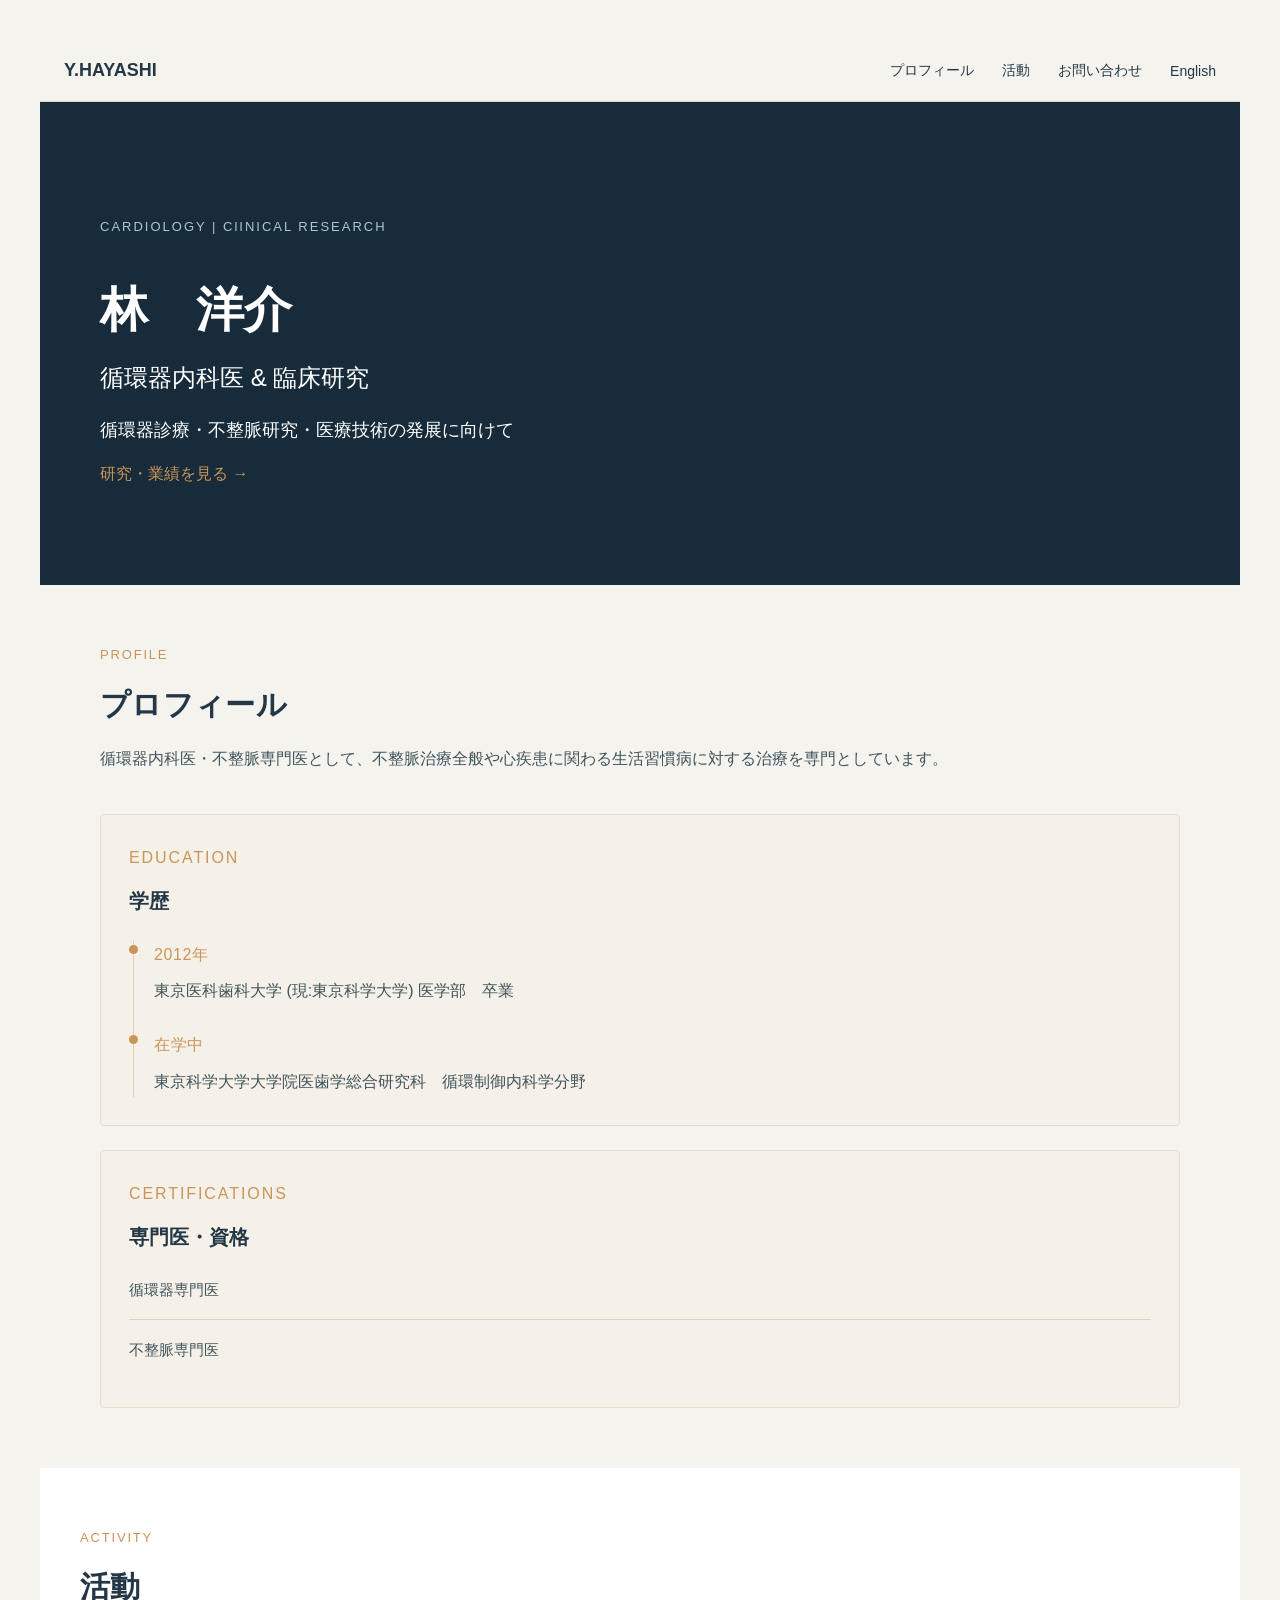
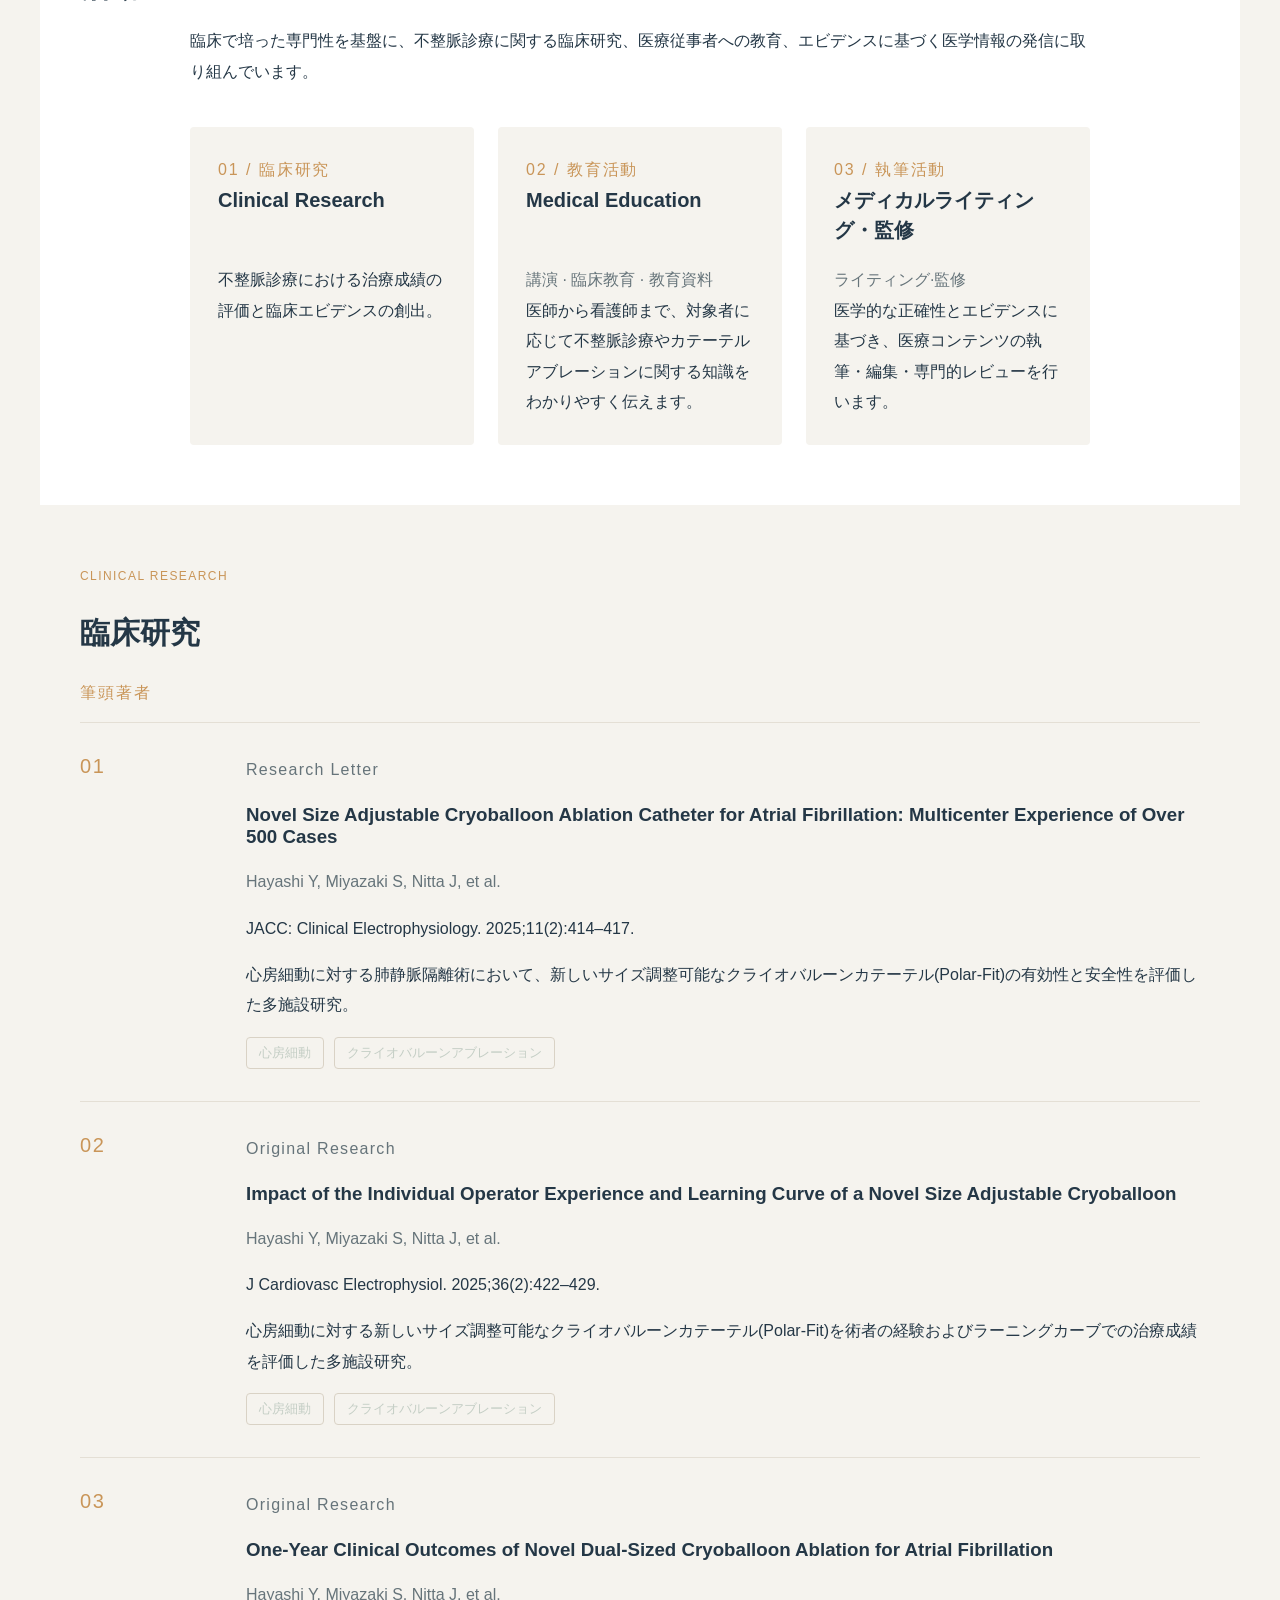
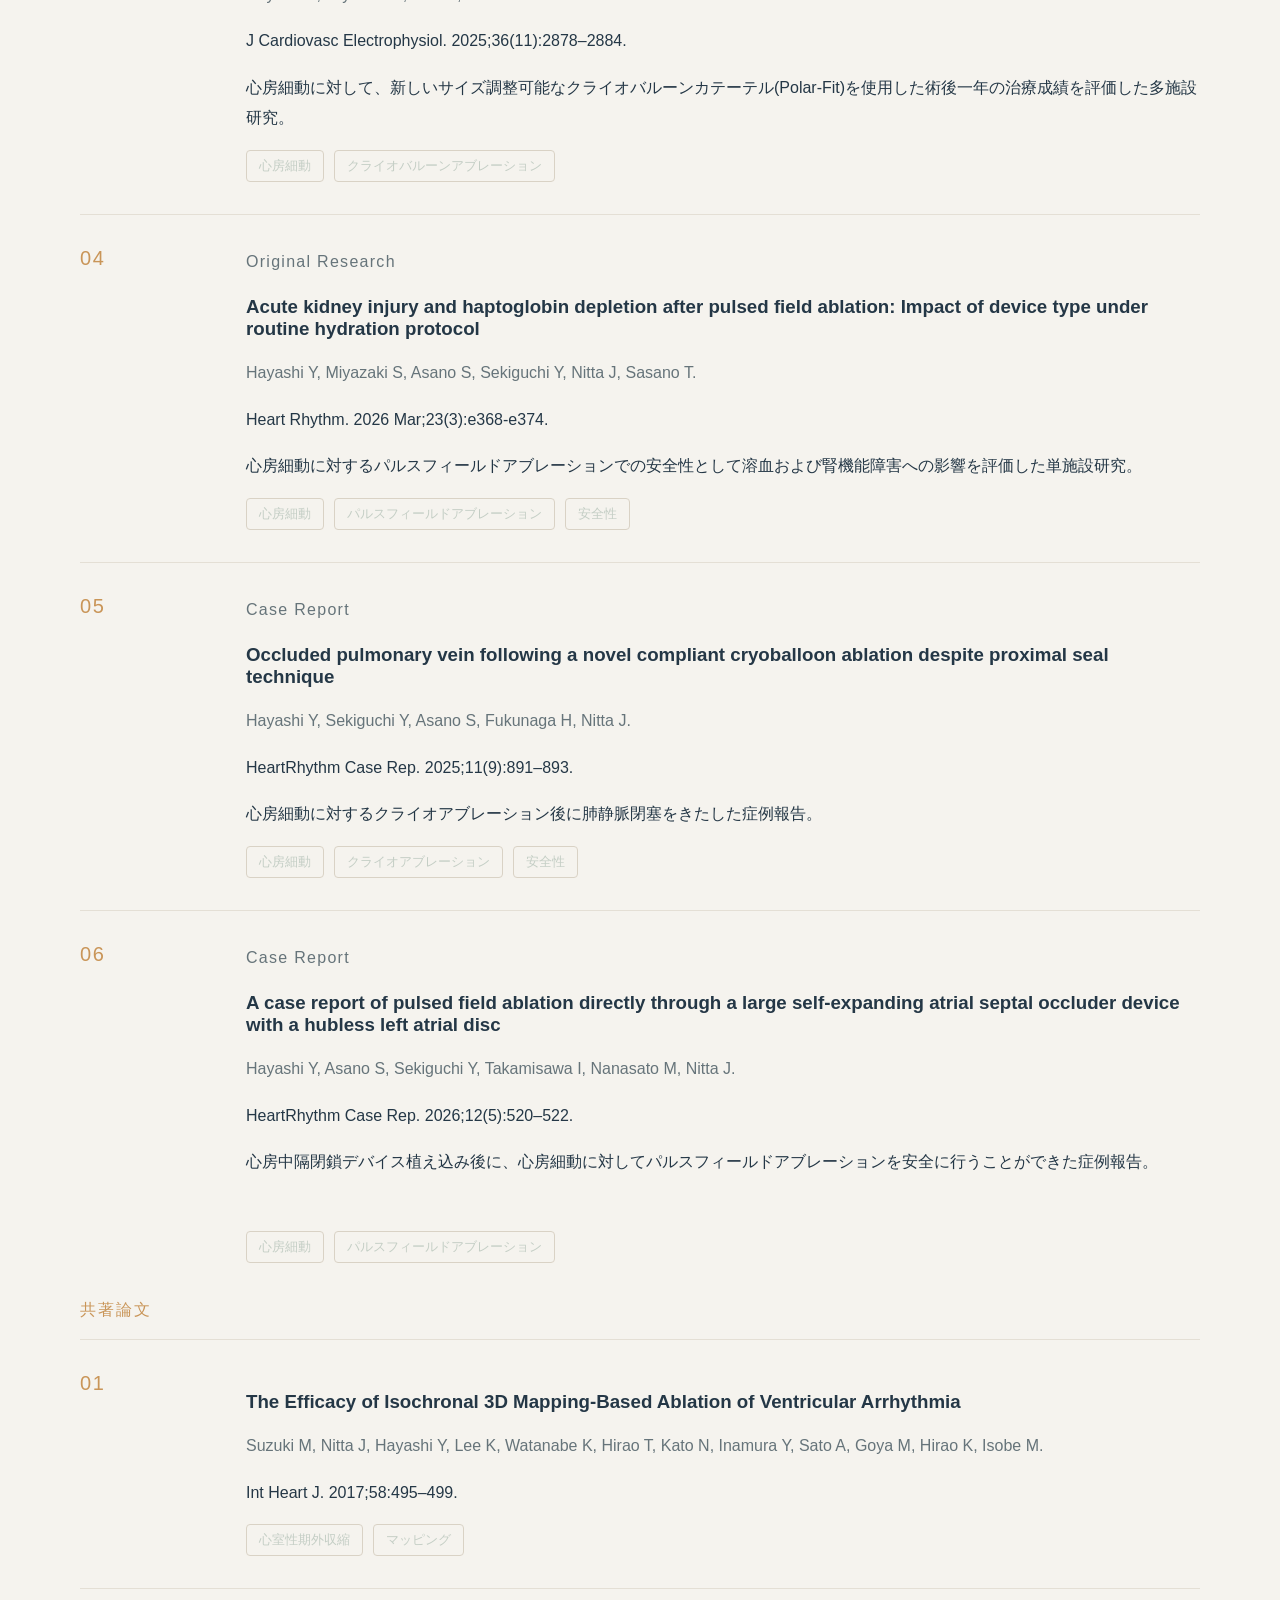
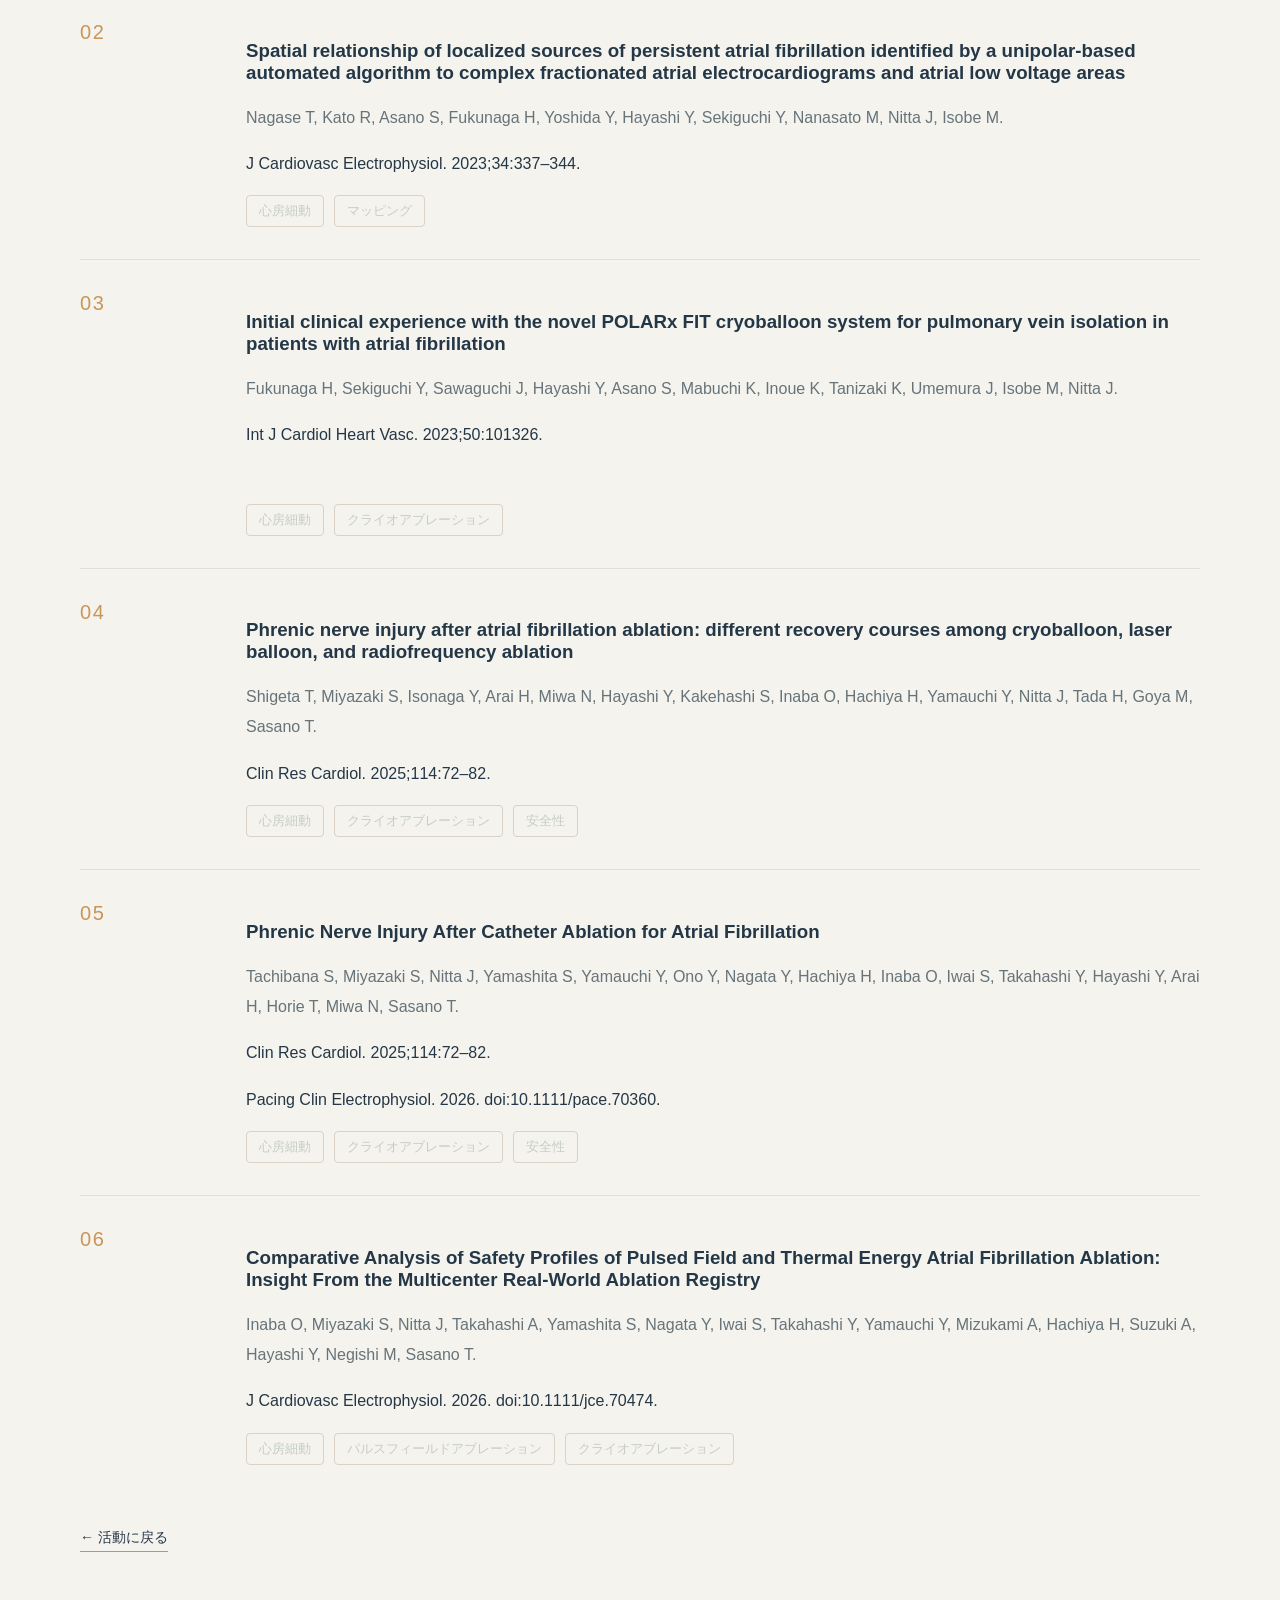
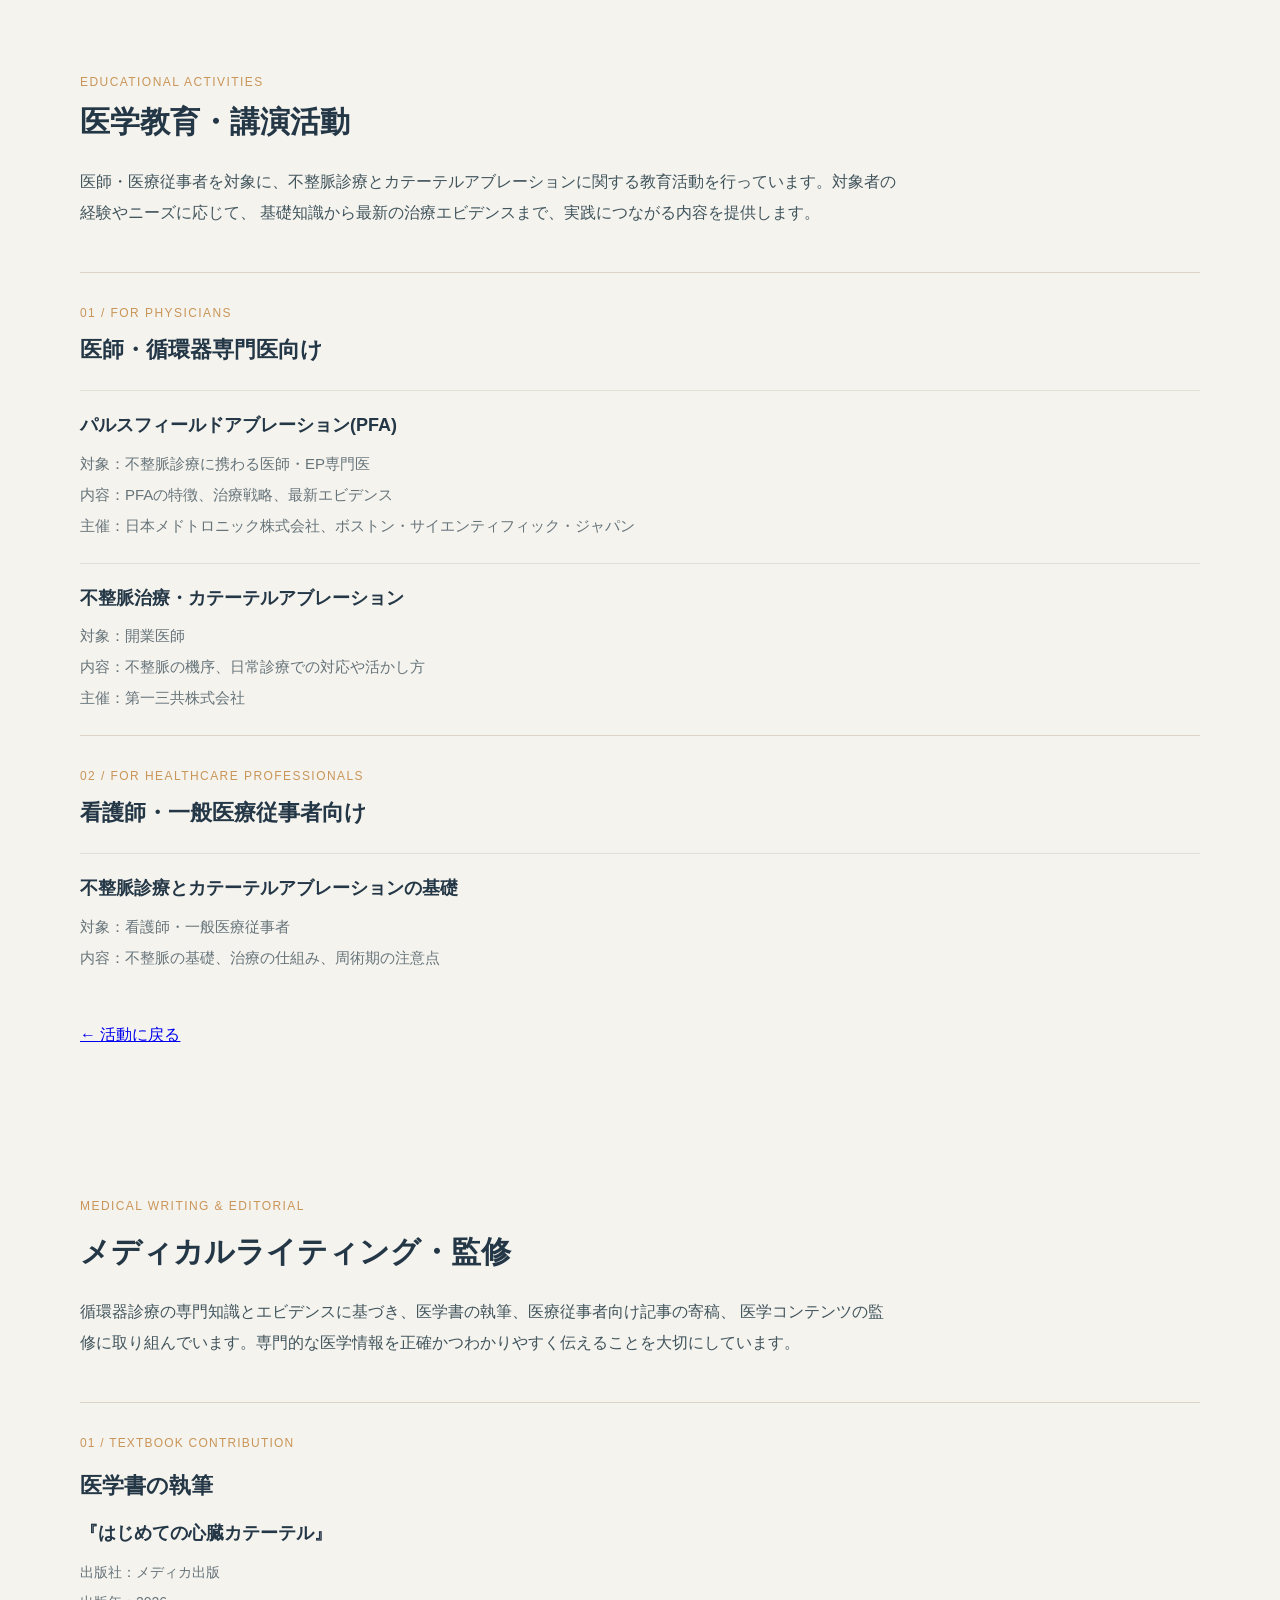
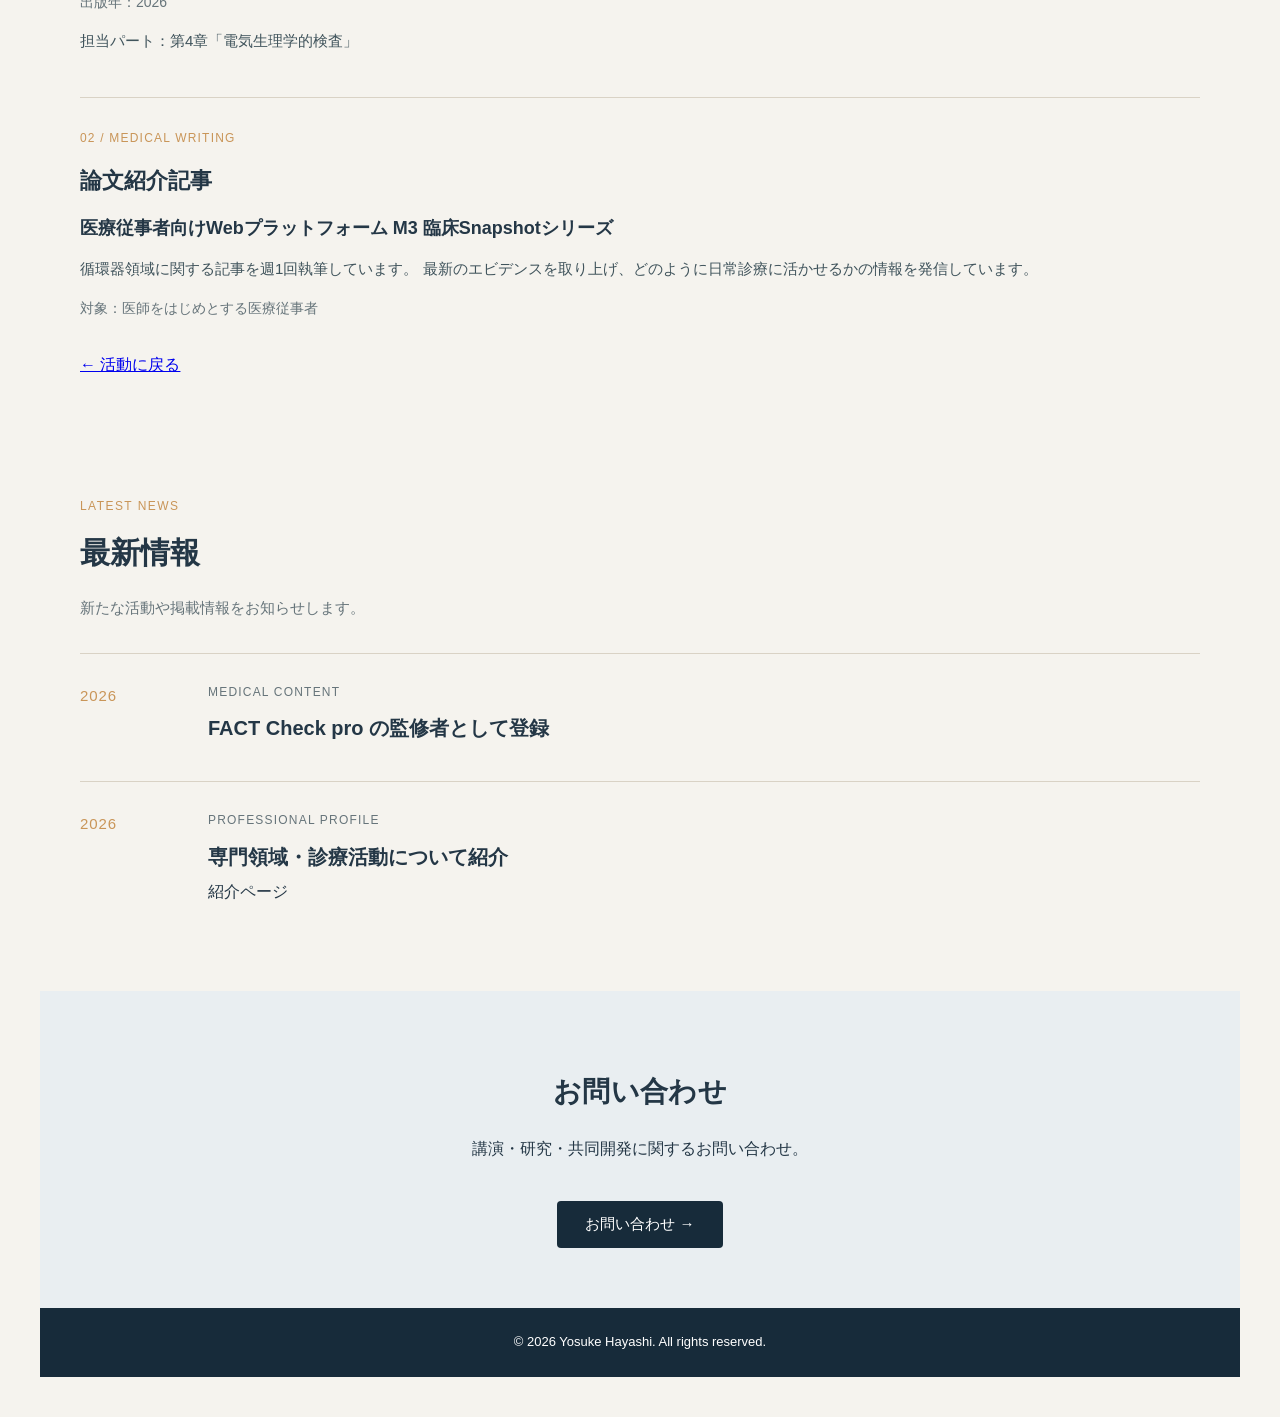
==== commit 4e35c118: "Update authors in multiple publication entries" ====
--- a/ja.html
+++ b/ja.html
@@ -235,7 +235,7 @@
           A case report of pulsed field ablation directly through a large self-expanding atrial septal occluder device with a hubless left atrial disc
         </a>
       </h3>
-      <p class="publication-authors"> Hayashi Y, Sekiguchi Y, Asano S, Fukunaga H, Nitta J.</p>
+      <p class="publication-authors"> Hayashi Y, Asano S, Sekiguchi Y, Takamisawa I, Nanasato M, Nitta J.</p>
       <p class="publication-journal">HeartRhythm Case Rep. 2026;12(5):520–522.</p>
       <p class="publication-summary">
         心房中隔閉鎖デバイス植え込み後に、心房細動に対してパルスフィールドアブレーションを安全に行うことができた症例報告。
@@ -260,6 +260,7 @@
           The Efficacy of Isochronal 3D Mapping-Based Ablation of Ventricular Arrhythmia
         </a>
       </h3>
+      <p class="publication-authors"> Suzuki M, Nitta J, Hayashi Y, Lee K, Watanabe K, Hirao T, Kato N, Inamura Y, Sato A, Goya M, Hirao K, Isobe M.</p>
       <p class="publication-journal">Int Heart J. 2017;58:495–499.</p>
         <div class="publication-tags">
         <span>心室性期外収縮</span>
@@ -277,6 +278,7 @@
           Spatial relationship of localized sources of persistent atrial fibrillation identified by a unipolar-based automated algorithm to complex fractionated atrial electrocardiograms and atrial low voltage areas
         </a>
       </h3>
+      <p class="publication-authors"> Nagase T, Kato R, Asano S, Fukunaga H, Yoshida Y, Hayashi Y, Sekiguchi Y, Nanasato M, Nitta J, Isobe M.</p>      
       <p class="publication-journal">J Cardiovasc Electrophysiol. 2023;34:337–344.</p>
         <div class="publication-tags">
         <span>心房細動</span>
@@ -294,6 +296,7 @@
           Initial clinical experience with the novel POLARx FIT cryoballoon system for pulmonary vein isolation in patients with atrial fibrillation
         </a>
       </h3>
+      <p class="publication-authors"> Fukunaga H, Sekiguchi Y, Sawaguchi J, Hayashi Y, Asano S, Mabuchi K, Inoue K, Tanizaki K, Umemura J, Isobe M, Nitta J.</p>      
       <p class="publication-journal">Int J Cardiol Heart Vasc. 2023;50:101326.</p>
       　<div class="publication-tags">
         <span>心房細動</span>
@@ -311,6 +314,7 @@
           Phrenic nerve injury after atrial fibrillation ablation: different recovery courses among cryoballoon, laser balloon, and radiofrequency ablation
         </a>
       </h3>
+      <p class="publication-authors"> Shigeta T, Miyazaki S, Isonaga Y, Arai H, Miwa N, Hayashi Y, Kakehashi S, Inaba O, Hachiya H, Yamauchi Y, Nitta J, Tada H, Goya M, Sasano T.</p>      
       <p class="publication-journal">Clin Res Cardiol. 2025;114:72–82.</p>
         <div class="publication-tags">
         <span>心房細動</span>
@@ -329,6 +333,8 @@
           Phrenic Nerve Injury After Catheter Ablation for Atrial Fibrillation
         </a>
       </h3>
+      <p class="publication-authors"> Tachibana S, Miyazaki S, Nitta J, Yamashita S, Yamauchi Y, Ono Y, Nagata Y, Hachiya H, Inaba O, Iwai S, Takahashi Y, Hayashi Y, Arai H, Horie T, Miwa N, Sasano T.</p>      
+      <p class="publication-journal">Clin Res Cardiol. 2025;114:72–82.</p>
       <p class="publication-journal">Pacing Clin Electrophysiol. 2026. doi:10.1111/pace.70360.</p>
         <div class="publication-tags">
         <span>心房細動</span>
@@ -347,6 +353,7 @@
           Comparative Analysis of Safety Profiles of Pulsed Field and Thermal Energy Atrial Fibrillation Ablation: Insight From the Multicenter Real-World Ablation Registry
         </a>
       </h3>      
+      <p class="publication-authors"> Inaba O, Miyazaki S, Nitta J, Takahashi A, Yamashita S, Nagata Y, Iwai S, Takahashi Y, Yamauchi Y, Mizukami A, Hachiya H, Suzuki A, Hayashi Y, Negishi M, Sasano T.</p>            
       <p class="publication-journal">J Cardiovasc Electrophysiol. 2026. doi:10.1111/jce.70474.</p>
         <div class="publication-tags">
         <span>心房細動</span>
--- a/style.css
+++ b/style.css
@@ -147,6 +147,96 @@
   margin: 0;
 }
 
+.profile-details{
+  display:grid;
+  grid-template-columns; repeat (2, minmax(0, 1fr));
+  gap:24px;
+  margin-top:40px;
+}
+
+.profile-card {
+  background-color:#f5f1e8;
+  border:1px solid #e5ded2;
+  border-radius:4px;
+  padding:28px;
+  box-sizing:border-box;
+}
+
+.profile-card-label {
+  color: #c99558;
+  font-size: 12px;
+  letter-spacing: 0.12em;
+  line-height: 1.6;
+  margin: 0 0 12px;
+}
+
+.profile-card h3 {
+  color: #243746;
+  font-size: 20px;
+  line-height: 1.5;
+  margin: 0 0 24px;
+}
+
+.profile-timeline {
+  border-left: 1px solid #d9d2c5;
+  padding-left: 20px;
+  margin-left: 4px;
+}
+
+.profile-timeline-item {
+  position: relative;
+  padding: 0 0 24px;
+}
+
+.profile-timeline-item:last-child {
+  padding-bottom: 0;
+}
+
+.profile-timeline-item::before {
+  content: "";
+  position: absolute;
+  left: -25px;
+  top: 5px;
+  width: 9px;
+  height: 9px;
+  border-radius: 50%;
+  background-color: #c99558;
+}
+
+.profile-year {
+  color: #c99558;
+  font-size: 13px;
+  letter-spacing: 0.04em;
+  margin: 0 0 6px;
+}
+
+.profile-description {
+  color: #40545c;
+  font-size: 15px;
+  line-height: 1.8;
+  margin: 0;
+}
+
+.profile-certification-list {
+  list-style: none;
+  padding: 0;
+  margin: 0;
+}
+
+.profile-certification-list li {
+  color: #40545c;
+  font-size: 15px;
+  line-height: 1.8;
+  padding: 16px 0;
+  border-top: 1px solid #d9d2c5;
+}
+
+.profile-certification-list li:first-child {
+  padding-top: 0;
+  border-top: none;
+}
+
+
 @media (max-width:600px) {
   #profile {
     padding:48px 24px;
@@ -164,6 +254,19 @@
     height: 36px;
   }
 }
+
+@media (max-width: 600px) {
+  .profile-details {
+    grid-template-columns: 1fr;
+    gap: 16px;
+    margin-top: 28px;
+  }
+
+  .profile-card {
+    padding: 22px;
+  }
+}
+
 
 #research {
   background-color:#ffffff;
@@ -648,7 +751,7 @@
 }
 
 #education > a:hover {
-  color: #c99558
+  color: #c99558;
   text-decoration:none;
 }
 
@@ -747,14 +850,17 @@
   margin: 12px 0;
 }
 
-#writing .writing-item p a,
-#writing .writing-item p a:visited {
+#writing .writing-item .writing-title a,
+#writing .writing-item .writing-title a:link,
+#writing .writing-item .writing-title a:visited {
   color: #243746;
   text-decoration: none;
   transition: color 0.3s ease;
 }
 
-#writing .writing-item a:hover {
+#writing .writing-item .writing-title a:hover,
+#writing .writing-item .writing-title a:focus-visible,
+#writing .writing-item .writing-title a:active {
   color: #c99558;
   text-decoration: none;
 }
